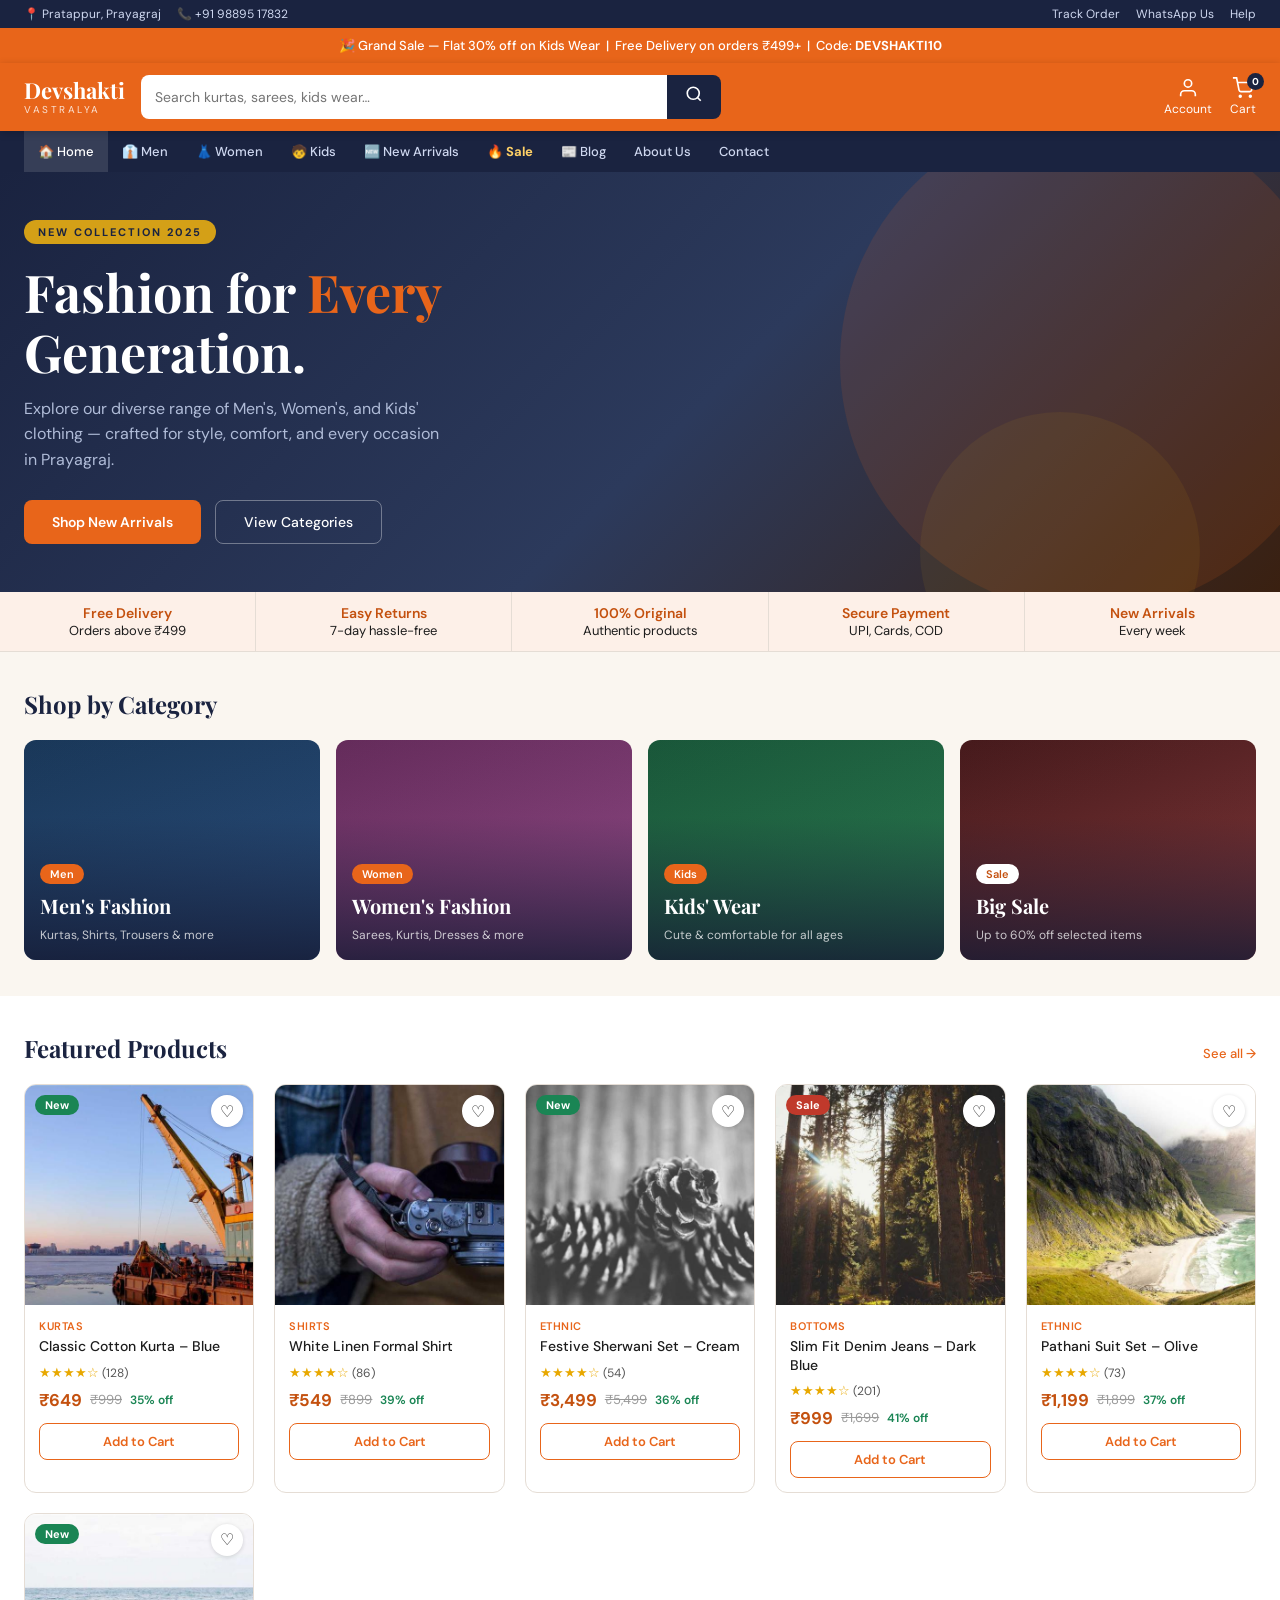
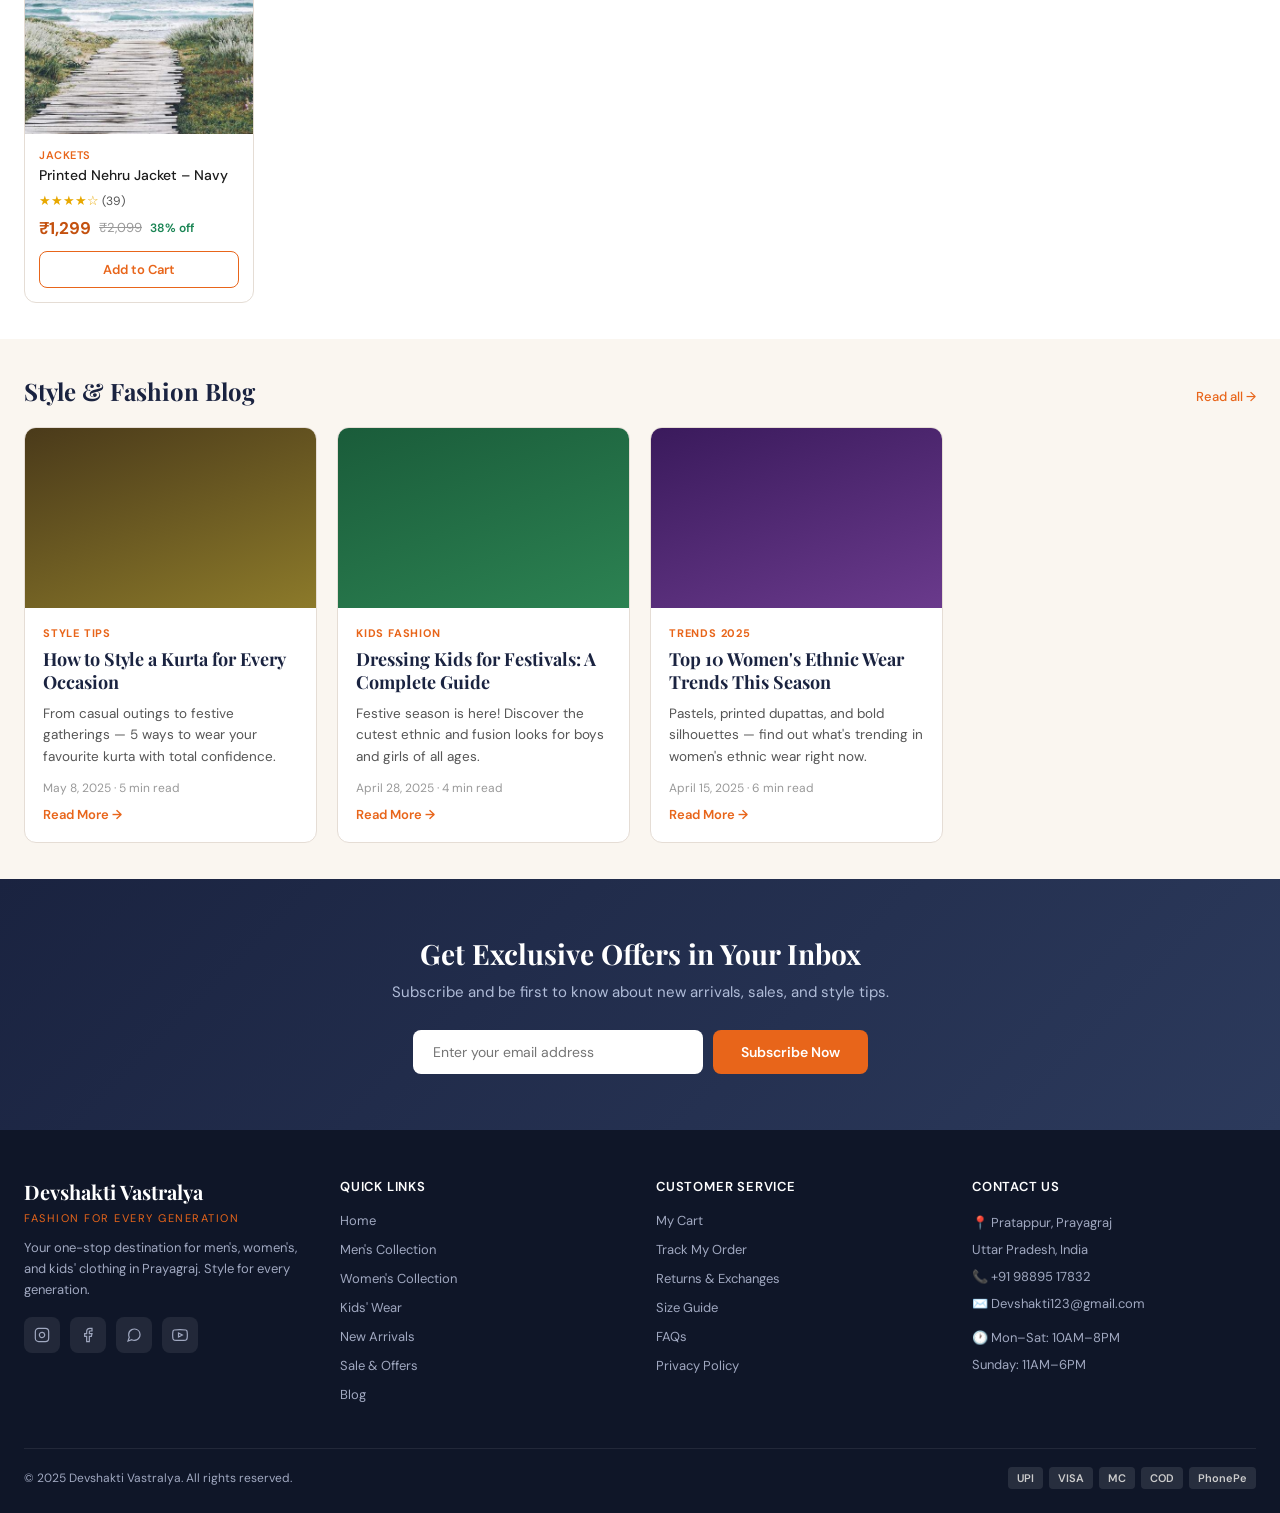
==== index.html @ dd3f9e99 "update all files" ====
<!DOCTYPE html>
<html lang="en">

<head>
  <meta charset="UTF-8" />
  <meta name="viewport" content="width=device-width,initial-scale=1.0" />
  <title>Devshakti Vastralya – Fashion for Every Generation</title>
  <link
    href="https://fonts.googleapis.com/css2?family=Playfair+Display:wght@500;700&family=DM+Sans:wght@300;400;500;600&display=swap"
    rel="stylesheet" />
  <link rel="stylesheet" href="css/index.css" />
</head>

<body>

  <div class="toast" id="toast">Item added! 🛍️</div>

  <!-- TOP BAR -->
  <div class="topbar">
    <div class="tb-l">
      <span>📍 Pratappur, Prayagraj</span>
      <a href="tel:9889517832">📞 +91 98895 17832</a>
      <!-- <a href="mailto:Devshakti123@gmail.com">✉️ Devshakti123@gmail.com</a> -->
    </div>
    <div class="tb-r">
      <a onclick="navigate('contact')">Track Order</a>
      <a href="https://wa.me/919889517832" target="_blank">WhatsApp Us</a>
      <a onclick="navigate('contact')">Help</a>
    </div>
  </div>

  <!-- PROMO -->
  <div class="promo">🎉 Grand Sale — Flat 30% off on Kids Wear &nbsp;|&nbsp; Free Delivery on orders ₹499+ &nbsp;|&nbsp;
    Code: <strong>DEVSHAKTI10</strong></div>

  <!-- HEADER -->
  <header class="header">
    <div class="logo" onclick="navigate('home')">
      <div class="logo-text">Devshakti</div>
      <div class="logo-sub">Vastralya</div>
    </div>
    <div class="search-wrap">
      <input type="text" id="s-input" placeholder="Search kurtas, sarees, kids wear…"
        onkeydown="if(event.key==='Enter')doSearch()" />
      <button class="search-btn" onclick="doSearch()" aria-label="Search">
        <svg width="18" height="18" fill="none" stroke="currentColor" stroke-width="2.2" viewBox="0 0 24 24">
          <circle cx="11" cy="11" r="8" />
          <line x1="21" y1="21" x2="16.65" y2="16.65" />
        </svg>
      </button>
    </div>
    <div class="h-acts">
      <div class="h-act" onclick="navigate('about')">
        <svg width="22" height="22" fill="none" stroke="#fff" stroke-width="1.8" viewBox="0 0 24 24">
          <path d="M20 21v-2a4 4 0 0 0-4-4H8a4 4 0 0 0-4 4v2" />
          <circle cx="12" cy="7" r="4" />
        </svg>
        Account
      </div>
      <div class="h-act" onclick="navigate('cart')">
        <svg width="22" height="22" fill="none" stroke="#fff" stroke-width="1.8" viewBox="0 0 24 24">
          <circle cx="9" cy="21" r="1" />
          <circle cx="20" cy="21" r="1" />
          <path d="M1 1h4l2.68 13.39a2 2 0 0 0 2 1.61h9.72a2 2 0 0 0 2-1.61L23 6H6" />
        </svg>
        <div class="badge" id="cart-badge">0</div>
        Cart
      </div>
    </div>
  </header>

  <!-- NAVBAR -->
  <nav class="navbar">
    <a onclick="navigate('home')" data-pg="home">🏠 Home</a>
    <a onclick="navigate('cat','men')" data-pg="men">👔 Men</a>
    <a onclick="navigate('cat','women')" data-pg="women">👗 Women</a>
    <a onclick="navigate('cat','kids')" data-pg="kids">🧒 Kids</a>
    <a onclick="navigate('cat','new')" data-pg="new">🆕 New Arrivals</a>
    <a onclick="navigate('cat','sale')" data-pg="sale" class="sale">🔥 Sale</a>
    <a onclick="navigate('blog')" data-pg="blog">📰 Blog</a>
    <a onclick="navigate('aboutus.html')" data-pg="about">About Us</a>
    <a onclick="navigate('contact')" data-pg="contact">Contact</a>
  </nav>

  <!-- ══════════════ PAGES ══════════════ -->

  <!-- HOME -->
  <div id="page-home" class="page">
    <section class="hero">
      <div class="hero-content">
        <div class="hero-badge">New Collection 2025</div>
        <h1>Fashion for <span>Every</span><br />Generation.</h1>
        <p>Explore our diverse range of Men's, Women's, and Kids' clothing — crafted for style, comfort, and every
          occasion in Prayagraj.</p>
        <div class="hero-btns">
          <button class="btn-primary" onclick="navigate('cat','new')">Shop New Arrivals</button>
          <button class="btn-outline"
            onclick="document.getElementById('home-cats').scrollIntoView({behavior:'smooth'})">View Categories</button>
        </div>
      </div>
    </section>
    <div class="offers">
      <div class="offer-item"><strong>Free Delivery</strong>Orders above ₹499</div>
      <div class="offer-item"><strong>Easy Returns</strong>7-day hassle-free</div>
      <div class="offer-item"><strong>100% Original</strong>Authentic products</div>
      <div class="offer-item"><strong>Secure Payment</strong>UPI, Cards, COD</div>
      <div class="offer-item"><strong>New Arrivals</strong>Every week</div>
    </div>
    <section class="section" id="home-cats">
      <div class="section-hd">
        <h2>Shop by Category</h2>
      </div>
      <div class="cat-grid">
        <div class="cat-card" onclick="navigate('cat','men')">
          <div class="cat-img bg-1"></div>
          <div class="cat-overlay"></div>
          <div class="cat-body">
            <div class="cat-tag">Men</div>
            <h3>Men's Fashion</h3><span>Kurtas, Shirts, Trousers & more</span>
          </div>
        </div>
        <div class="cat-card" onclick="navigate('cat','women')">
          <div class="cat-img bg-2"></div>
          <div class="cat-overlay"></div>
          <div class="cat-body">
            <div class="cat-tag">Women</div>
            <h3>Women's Fashion</h3><span>Sarees, Kurtis, Dresses & more</span>
          </div>
        </div>
        <div class="cat-card" onclick="navigate('cat','kids')">
          <div class="cat-img bg-3"></div>
          <div class="cat-overlay"></div>
          <div class="cat-body">
            <div class="cat-tag">Kids</div>
            <h3>Kids' Wear</h3><span>Cute & comfortable for all ages</span>
          </div>
        </div>
        <div class="cat-card" onclick="navigate('cat','sale')">
          <div class="cat-img bg-11"></div>
          <div class="cat-overlay"></div>
          <div class="cat-body">
            <div class="cat-tag" style="background:#fff;color:var(--saffron-dark)">Sale</div>
            <h3>Big Sale</h3><span>Up to 60% off selected items</span>
          </div>
        </div>
      </div>
    </section>
    <section class="section section-alt">
      <div class="section-hd">
        <h2>Featured Products</h2><a onclick="navigate('cat','new')">See all →</a>
      </div>
      <div class="prod-grid" id="home-prods"></div>
    </section>
    <section class="section">
      <div class="section-hd">
        <h2>Style & Fashion Blog</h2><a onclick="navigate('blog')">Read all →</a>
      </div>
      <div class="blog-grid" id="home-blog"></div>
    </section>
    <section class="newsletter">
      <h2>Get Exclusive Offers in Your Inbox</h2>
      <p>Subscribe and be first to know about new arrivals, sales, and style tips.</p>
      <div class="nl-form">
        <input type="email" id="nl-email" placeholder="Enter your email address" />
        <button onclick="doSubscribe()">Subscribe Now</button>
      </div>
    </section>
  </div>

  <!-- CATEGORY -->
  <div id="page-cat" class="page hidden">
    <div id="cat-header" class="cat-ph">
      <h1 id="cat-title">Men's Fashion</h1>
      <p id="cat-sub">Explore our collection</p>
    </div>
    <div class="breadcrumb"><a onclick="navigate('home')">Home</a><span>/</span><span id="cat-bc">Men</span></div>
    <div class="filters-bar" id="filters-bar"></div>
    <section class="section section-alt">
      <div class="section-hd">
        <h2 id="cat-count">0 Products</h2>
      </div>
      <div class="prod-grid" id="cat-prods"></div>
    </section>
  </div>

  <!-- PRODUCT DETAIL -->
  <div id="page-product" class="page hidden">
    <div class="breadcrumb" id="pd-bc"></div>
    <div class="pd-wrap" id="pd-content"></div>
    <section class="section" style="background:var(--cream)">
      <div class="section-hd">
        <h2>You May Also Like</h2>
      </div>
      <div class="prod-grid" id="related-prods"></div>
    </section>
  </div>

  <!-- CART -->
  <div id="page-cart" class="page hidden">
    <div class="cart-wrap">
      <h2 class="cart-title">🛒 Your Cart</h2>
      <div id="cart-content"></div>
    </div>
  </div>

  <!-- BLOG -->
  <div id="page-blog" class="page hidden">
    <div class="cat-ph">
      <h1>Style & Fashion Blog</h1>
      <p>Tips, trends, and styling guides for the modern Indian wardrobe</p>
    </div>
    <div class="breadcrumb"><a onclick="navigate('home')">Home</a><span>/</span><span>Blog</span></div>
    <section class="section section-alt">
      <div class="blog-grid" id="blog-all"></div>
    </section>
  </div>

  <!-- ABOUT -->
  <div id="page-about" class="page hidden">
    <div class="cat-ph">
      <h1>About Devshakti Vastralya</h1>
      <p>Fashion for Every Generation — Our Story</p>
    </div>
    <div class="breadcrumb"><a onclick="navigate('home')">Home</a><span>/</span><span>About Us</span></div>
    <section class="section section-alt">
      <div class="static-wrap">
        <h2>Our Story</h2>
        <p>Devshakti Vastralya was founded with a simple belief: every family deserves access to stylish, high-quality
          clothing at affordable prices. Based in Pratappur, Prayagraj, we serve thousands of happy customers across the
          region.</p>
        <p>We offer a diverse range of clothing for men, women, and children — from traditional ethnic wear to
          contemporary casual styles. Our collection reflects the rich culture of India while embracing modern fashion
          trends.</p>
        <p>At Devshakti Vastralya, fashion isn't just about clothing — it's about confidence, comfort, and celebrating
          every generation of your family.</p>
        <div class="stat-cards">
          <div class="stat-card">
            <div class="num">5000+</div>
            <div class="lbl">Happy Customers</div>
          </div>
          <div class="stat-card">
            <div class="num">500+</div>
            <div class="lbl">Products</div>
          </div>
          <div class="stat-card">
            <div class="num">10+</div>
            <div class="lbl">Years of Service</div>
          </div>
          <div class="stat-card">
            <div class="num">4.8★</div>
            <div class="lbl">Average Rating</div>
          </div>
        </div>
      </div>
    </section>
  </div>

  <!-- CONTACT -->
  <div id="page-contact" class="page hidden">
    <div class="cat-ph">
      <h1>Contact Us</h1>
      <p>We'd love to hear from you</p>
    </div>
    <div class="breadcrumb"><a onclick="navigate('home')">Home</a><span>/</span><span>Contact</span></div>
    <section class="section section-alt">
      <div class="static-wrap" style="max-width:920px">
        <div class="contact-grid">
          <div>
            <h2>Get in Touch</h2>
            <div class="contact-item"><span>📍</span>
              <div><strong>Address</strong><br /><span style="color:var(--text-mid)">Pratappur, Prayagraj, Uttar
                  Pradesh, India</span></div>
            </div>
            <div class="contact-item"><span>📞</span>
              <div><strong>Phone</strong><br /><a href="tel:9889517832" style="color:var(--saffron)">+91 98895 17832</a>
              </div>
            </div>
            <div class="contact-item"><span>✉️</span>
              <div><strong>Email</strong><br /><a href="mailto:Devshakti123@gmail.com"
                  style="color:var(--saffron)">Devshakti123@gmail.com</a></div>
            </div>
            <div class="contact-item"><span>💬</span>
              <div><strong>WhatsApp</strong><br /><a href="https://wa.me/919889517832" target="_blank"
                  style="color:var(--saffron)">Chat on WhatsApp</a></div>
            </div>
            <div class="contact-item"><span>🕐</span>
              <div><strong>Store Hours</strong><br /><span style="color:var(--text-mid)">Mon–Sat: 10AM–8PM &nbsp;|&nbsp;
                  Sun: 11AM–6PM</span></div>
            </div>
          </div>
          <div>
            <h2>Send a Message</h2>
            <input class="c-field" type="text" placeholder="Your Name" />
            <input class="c-field" type="email" placeholder="Your Email" />
            <input class="c-field" type="tel" placeholder="Your Phone Number" />
            <textarea class="c-field" rows="4" placeholder="Your Message" style="resize:vertical"></textarea>
            <button class="btn-primary" style="width:100%;padding:13px"
              onclick="showToast('Message sent! We will reply shortly. 📩')">Send Message</button>
          </div>
        </div>
      </div>
    </section>
  </div>

  <!-- FOOTER -->
  <footer>
    <div class="footer-grid">
      <div class="fc">
        <div class="f-logo">Devshakti Vastralya</div>
        <div class="f-tag">Fashion for Every Generation</div>
        <div class="f-about">Your one-stop destination for men's, women's, and kids' clothing in Prayagraj. Style for
          every generation.</div>
        <div class="soc-links">
          <a href="#" class="soc-btn" title="Instagram"><svg width="16" height="16" fill="none" stroke="currentColor"
              stroke-width="1.8" viewBox="0 0 24 24">
              <rect x="2" y="2" width="20" height="20" rx="5" />
              <path d="M16 11.37A4 4 0 1 1 12.63 8 4 4 0 0 1 16 11.37z" />
              <line x1="17.5" y1="6.5" x2="17.51" y2="6.5" />
            </svg></a>
          <a href="#" class="soc-btn" title="Facebook"><svg width="16" height="16" fill="none" stroke="currentColor"
              stroke-width="1.8" viewBox="0 0 24 24">
              <path d="M18 2h-3a5 5 0 0 0-5 5v3H7v4h3v8h4v-8h3l1-4h-4V7a1 1 0 0 1 1-1h3z" />
            </svg></a>
          <a href="https://wa.me/919889517832" class="soc-btn" target="_blank" title="WhatsApp"><svg width="16"
              height="16" fill="none" stroke="currentColor" stroke-width="1.8" viewBox="0 0 24 24">
              <path
                d="M21 11.5a8.38 8.38 0 0 1-.9 3.8 8.5 8.5 0 0 1-7.6 4.7 8.38 8.38 0 0 1-3.8-.9L3 21l1.9-5.7a8.38 8.38 0 0 1-.9-3.8 8.5 8.5 0 0 1 4.7-7.6 8.38 8.38 0 0 1 3.8-.9h.5a8.48 8.48 0 0 1 8 8v.5z" />
            </svg></a>
          <a href="#" class="soc-btn" title="YouTube"><svg width="16" height="16" fill="none" stroke="currentColor"
              stroke-width="1.8" viewBox="0 0 24 24">
              <path
                d="M22.54 6.42a2.78 2.78 0 0 0-1.95-1.96C18.88 4 12 4 12 4s-6.88 0-8.59.46A2.78 2.78 0 0 0 1.46 6.42 29 29 0 0 0 1 12a29 29 0 0 0 .46 5.58A2.78 2.78 0 0 0 3.41 19.6C5.12 20 12 20 12 20s6.88 0 8.59-.4a2.78 2.78 0 0 0 1.95-1.95A29 29 0 0 0 23 12a29 29 0 0 0-.46-5.58z" />
              <polygon points="9.75 15.02 15.5 12 9.75 8.98 9.75 15.02" />
            </svg></a>
        </div>
      </div>
      <div class="fc">
        <h4>Quick Links</h4>
        <ul>
          <li><a onclick="navigate('home')">Home</a></li>
          <li><a onclick="navigate('cat','men')">Men's Collection</a></li>
          <li><a onclick="navigate('cat','women')">Women's Collection</a></li>
          <li><a onclick="navigate('cat','kids')">Kids' Wear</a></li>
          <li><a onclick="navigate('cat','new')">New Arrivals</a></li>
          <li><a onclick="navigate('cat','sale')">Sale & Offers</a></li>
          <li><a onclick="navigate('blog')">Blog</a></li>
        </ul>
      </div>
      <div class="fc">
        <h4>Customer Service</h4>
        <ul>
          <li><a onclick="navigate('cart')">My Cart</a></li>
          <li><a onclick="navigate('contact')">Track My Order</a></li>
          <li><a onclick="navigate('contact')">Returns & Exchanges</a></li>
          <li><a onclick="navigate('contact')">Size Guide</a></li>
          <li><a onclick="navigate('contact')">FAQs</a></li>
          <li><a onclick="navigate('about')">Privacy Policy</a></li>
        </ul>
      </div>
      <div class="fc">
        <h4>Contact Us</h4>
        <div class="f-contact">
          <div>📍 Pratappur, Prayagraj<br />Uttar Pradesh, India</div>
          <div>📞 <a href="tel:9889517832">+91 98895 17832</a></div>
          <div>✉️ <a href="mailto:Devshakti123@gmail.com">Devshakti123@gmail.com</a></div>
          <div style="margin-top:6px">🕐 Mon–Sat: 10AM–8PM<br />Sunday: 11AM–6PM</div>
        </div>
      </div>
    </div>
    <div class="f-bottom">
      <div>© 2025 Devshakti Vastralya. All rights reserved.</div>
      <div class="pay-icons"><span class="pay-icon">UPI</span><span class="pay-icon">VISA</span><span
          class="pay-icon">MC</span><span class="pay-icon">COD</span><span class="pay-icon">PhonePe</span></div>
    </div>
  </footer>

  <script src="js/index.js"></script>
</body>

</html>
---- css/index.css ----
:root {
  --saffron: #E8651A;
  --saffron-dark: #C4510F;
  --saffron-light: #FDF0E8;
  --navy: #1A2340;
  --navy-mid: #2C3A5C;
  --gold: #D4A017;
  --cream: #FAF6F0;
  --text: #1C1C1C;
  --text-mid: #555;
  --border: #E5DDD5;
  --white: #fff;
  --radius: 8px;
}

* {
  margin: 0;
  padding: 0;
  box-sizing: border-box;
}

body {
  font-family: 'DM Sans', sans-serif;
  color: var(--text);
  background: var(--cream);
  overflow-x: hidden;
}

a {
  text-decoration: none;
  color: inherit;
  cursor: pointer;
}

img {
  display: block;
  max-width: 100%;
}

button {
  font-family: 'DM Sans', sans-serif;
}

.hidden {
  display: none !important;
}

.page {
  min-height: 60vh;
}

/* TOPBAR */
.topbar {
  background: var(--navy);
  color: #cfd8f0;
  font-size: 12px;
  padding: 6px 24px;
  display: flex;
  justify-content: space-between;
  align-items: center;
  flex-wrap: wrap;
  gap: 6px;
}

.topbar a {
  color: #cfd8f0;
  transition: color .2s;
}

.topbar a:hover {
  color: #fff;
}

.tb-l,
.tb-r {
  display: flex;
  align-items: center;
  gap: 16px;
}

/* HEADER */
.header {
  background: var(--saffron);
  padding: 12px 24px;
  display: flex;
  align-items: center;
  gap: 16px;
  position: sticky;
  top: 0;
  z-index: 200;
  box-shadow: 0 2px 8px rgba(0, 0, 0, 0.2);
}

.logo {
  cursor: pointer;
  flex-shrink: 0;
}

.logo-text {
  font-family: 'Playfair Display', serif;
  font-size: 22px;
  font-weight: 700;
  color: #fff;
  line-height: 1.1;
}

.logo-sub {
  font-size: 10px;
  color: rgba(255, 255, 255, 0.82);
  letter-spacing: 2.5px;
  text-transform: uppercase;
}

.search-wrap {
  flex: 1;
  display: flex;
  max-width: 580px;
}

.search-wrap input {
  flex: 1;
  padding: 10px 14px;
  border: none;
  border-radius: var(--radius) 0 0 var(--radius);
  font-size: 14px;
  outline: none;
  font-family: 'DM Sans', sans-serif;
}

.search-btn {
  background: var(--navy);
  color: #fff;
  border: none;
  padding: 10px 18px;
  border-radius: 0 var(--radius) var(--radius) 0;
  cursor: pointer;
  font-size: 18px;
  transition: background .2s;
}

.search-btn:hover {
  background: #111e38;
}

.h-acts {
  margin-left: auto;
  display: flex;
  align-items: center;
  gap: 18px;
}

.h-act {
  color: #fff;
  font-size: 12px;
  text-align: center;
  cursor: pointer;
  position: relative;
}

.h-act svg {
  display: block;
  margin: 0 auto 2px;
}

.badge {
  position: absolute;
  top: -4px;
  right: -8px;
  background: var(--navy);
  color: #fff;
  font-size: 10px;
  width: 17px;
  height: 17px;
  border-radius: 50%;
  display: flex;
  align-items: center;
  justify-content: center;
  font-weight: 700;
}

/* NAVBAR */
.navbar {
  background: var(--navy);
  display: flex;
  align-items: center;
  padding: 0 24px;
  overflow-x: auto;
  position: sticky;
  top: 62px;
  z-index: 190;
}

.navbar a {
  color: #cfd8f0;
  font-size: 13px;
  padding: 12px 14px;
  white-space: nowrap;
  display: block;
  transition: background .2s, color .2s;
  font-weight: 500;
}

.navbar a:hover,
.navbar a.active {
  background: rgba(255, 255, 255, 0.12);
  color: #fff;
}

.navbar .sale {
  color: #FFD166;
  font-weight: 700;
}

/* PROMO */
.promo {
  background: var(--saffron);
  color: #fff;
  text-align: center;
  padding: 9px 16px;
  font-size: 13px;
  font-weight: 500;
}

/* TOAST */
.toast {
  position: fixed;
  bottom: 28px;
  right: 28px;
  background: var(--navy);
  color: #fff;
  padding: 12px 22px;
  border-radius: var(--radius);
  font-size: 14px;
  font-weight: 500;
  z-index: 9999;
  transform: translateY(80px);
  opacity: 0;
  transition: all .3s;
  pointer-events: none;
  max-width: 300px;
}

.toast.show {
  transform: translateY(0);
  opacity: 1;
}

/* BREADCRUMB */
.breadcrumb {
  padding: 11px 24px;
  font-size: 13px;
  color: var(--text-mid);
  display: flex;
  gap: 6px;
  align-items: center;
  background: #fff;
  border-bottom: 1px solid var(--border);
}

.breadcrumb a {
  color: var(--saffron);
  cursor: pointer;
}

.breadcrumb a:hover {
  text-decoration: underline;
}

.breadcrumb span {
  color: #bbb;
}

/* SECTIONS */
.section {
  padding: 36px 24px;
}

.section-alt {
  background: #fff;
}

.section-hd {
  display: flex;
  align-items: baseline;
  justify-content: space-between;
  margin-bottom: 20px;
}

.section-hd h2 {
  font-family: 'Playfair Display', serif;
  font-size: 24px;
  color: var(--navy);
  font-weight: 700;
}

.section-hd a {
  font-size: 13px;
  color: var(--saffron);
  font-weight: 500;
  cursor: pointer;
}

.section-hd a:hover {
  text-decoration: underline;
}

/* HERO */
.hero {
  background: linear-gradient(135deg, var(--navy) 0%, var(--navy-mid) 55%, #3a2010 100%);
  min-height: 400px;
  display: flex;
  align-items: center;
  padding: 48px 24px;
  position: relative;
  overflow: hidden;
}

.hero::before {
  content: '';
  position: absolute;
  right: -60px;
  top: -60px;
  width: 500px;
  height: 500px;
  border-radius: 50%;
  background: rgba(232, 101, 26, 0.12);
}

.hero::after {
  content: '';
  position: absolute;
  right: 80px;
  bottom: -100px;
  width: 280px;
  height: 280px;
  border-radius: 50%;
  background: rgba(212, 160, 23, 0.08);
}

.hero-content {
  max-width: 560px;
  position: relative;
  z-index: 1;
}

.hero-badge {
  display: inline-block;
  background: var(--gold);
  color: var(--navy);
  font-size: 11px;
  font-weight: 700;
  letter-spacing: 2px;
  text-transform: uppercase;
  padding: 5px 14px;
  border-radius: 20px;
  margin-bottom: 18px;
}

.hero h1 {
  font-family: 'Playfair Display', serif;
  font-size: clamp(30px, 5vw, 52px);
  color: #fff;
  line-height: 1.15;
  margin-bottom: 14px;
}

.hero h1 span {
  color: var(--saffron);
}

.hero p {
  color: #b0bcd8;
  font-size: 16px;
  line-height: 1.6;
  margin-bottom: 28px;
  max-width: 420px;
}

.hero-btns {
  display: flex;
  gap: 14px;
  flex-wrap: wrap;
}

.btn-primary {
  background: var(--saffron);
  color: #fff;
  padding: 12px 28px;
  border-radius: var(--radius);
  font-weight: 600;
  font-size: 14px;
  border: none;
  cursor: pointer;
  transition: background .2s, transform .15s;
}

.btn-primary:hover {
  background: var(--saffron-dark);
  transform: translateY(-1px);
}

.btn-outline {
  background: transparent;
  color: #fff;
  padding: 12px 28px;
  border-radius: var(--radius);
  font-weight: 500;
  font-size: 14px;
  border: 1.5px solid rgba(255, 255, 255, 0.35);
  cursor: pointer;
  transition: all .2s;
}

.btn-outline:hover {
  border-color: #fff;
  background: rgba(255, 255, 255, 0.08);
}

/* OFFERS STRIP */
.offers {
  display: flex;
  background: var(--saffron-light);
  border-bottom: 1px solid var(--border);
  overflow-x: auto;
}

.offer-item {
  flex: 1;
  min-width: 140px;
  padding: 12px 16px;
  text-align: center;
  border-right: 1px solid var(--border);
  font-size: 13px;
}

.offer-item:last-child {
  border-right: none;
}

.offer-item strong {
  display: block;
  font-size: 14px;
  color: var(--saffron-dark);
  font-weight: 600;
}

/* CATEGORY CARDS */
.cat-grid {
  display: grid;
  grid-template-columns: repeat(auto-fit, minmax(200px, 1fr));
  gap: 16px;
}

.cat-card {
  border-radius: 12px;
  overflow: hidden;
  position: relative;
  cursor: pointer;
  min-height: 220px;
  display: flex;
  align-items: flex-end;
  transition: transform .25s;
}

.cat-card:hover {
  transform: translateY(-5px);
}

.cat-img {
  position: absolute;
  inset: 0;
  background-size: cover;
  background-position: center;
  transition: transform .35s;
}

.cat-card:hover .cat-img {
  transform: scale(1.05);
}

.cat-overlay {
  position: absolute;
  inset: 0;
  background: linear-gradient(to top, rgba(20, 25, 50, 0.82) 0%, rgba(20, 25, 50, 0.08) 65%);
}

.cat-body {
  position: relative;
  z-index: 1;
  padding: 16px;
}

.cat-body h3 {
  font-family: 'Playfair Display', serif;
  color: #fff;
  font-size: 20px;
  margin-bottom: 4px;
}

.cat-body span {
  font-size: 12px;
  color: rgba(255, 255, 255, 0.75);
}

.cat-tag {
  background: var(--saffron);
  color: #fff;
  font-size: 11px;
  font-weight: 600;
  padding: 3px 10px;
  border-radius: 20px;
  display: inline-block;
  margin-bottom: 8px;
}

/* PRODUCT CARDS */
.prod-grid {
  display: grid;
  grid-template-columns: repeat(auto-fill, minmax(210px, 1fr));
  gap: 20px;
}

.prod-card {
  background: #fff;
  border-radius: 12px;
  overflow: hidden;
  border: 1px solid var(--border);
  transition: box-shadow .2s, transform .2s;
  cursor: pointer;
}

.prod-card:hover {
  box-shadow: 0 6px 24px rgba(0, 0, 0, 0.1);
  transform: translateY(-3px);
}

.p-img-wrap {
  height: 220px;
  overflow: hidden;
  position: relative;
}

.p-img-wrap img {
  width: 100%;
  height: 100%;
  object-fit: cover;
  object-position: top;
  transition: transform .35s;
}

.prod-card:hover .p-img-wrap img {
  transform: scale(1.06);
}

.p-bdg {
  position: absolute;
  top: 10px;
  left: 10px;
  color: #fff;
  font-size: 11px;
  font-weight: 700;
  padding: 3px 10px;
  border-radius: 20px;
  z-index: 1;
}

.p-bdg.new {
  background: #1A8554;
}

.p-bdg.sale {
  background: #c0392b;
}

.p-bdg.featured {
  background: var(--saffron);
}

.p-wish {
  position: absolute;
  top: 10px;
  right: 10px;
  background: #fff;
  width: 32px;
  height: 32px;
  border-radius: 50%;
  display: flex;
  align-items: center;
  justify-content: center;
  font-size: 16px;
  box-shadow: 0 1px 4px rgba(0, 0, 0, 0.15);
  cursor: pointer;
  z-index: 1;
  transition: background .2s;
}

.p-wish:hover {
  background: var(--saffron-light);
}

.p-body {
  padding: 14px;
}

.p-sub {
  font-size: 11px;
  color: var(--saffron);
  font-weight: 600;
  text-transform: uppercase;
  letter-spacing: 0.5px;
  margin-bottom: 4px;
}

.p-name {
  font-size: 14px;
  font-weight: 500;
  color: var(--text);
  margin-bottom: 8px;
  line-height: 1.3;
}

.p-stars {
  color: #E8A800;
  font-size: 13px;
  margin-bottom: 8px;
}

.p-stars span {
  color: var(--text-mid);
  font-size: 12px;
}

.p-price {
  display: flex;
  align-items: center;
  gap: 8px;
  margin-bottom: 12px;
}

.p-price strong {
  font-size: 17px;
  color: var(--saffron-dark);
  font-weight: 700;
}

.p-price del {
  font-size: 13px;
  color: #999;
}

.p-price .disc {
  font-size: 12px;
  color: #1A8554;
  font-weight: 600;
}

.add-cart {
  width: 100%;
  padding: 9px;
  border: 1.5px solid var(--saffron);
  background: transparent;
  color: var(--saffron);
  border-radius: var(--radius);
  font-size: 13px;
  font-weight: 600;
  cursor: pointer;
  transition: all .2s;
}

.add-cart:hover {
  background: var(--saffron);
  color: #fff;
}

/* CATEGORY PAGE */
.cat-ph {
  background: linear-gradient(135deg, var(--navy), var(--navy-mid));
  padding: 32px 24px;
}

.cat-ph h1 {
  font-family: 'Playfair Display', serif;
  color: #fff;
  font-size: 30px;
  margin-bottom: 6px;
}

.cat-ph p {
  color: #b0bcd8;
  font-size: 14px;
}

.filters-bar {
  background: #fff;
  padding: 12px 24px;
  border-bottom: 1px solid var(--border);
  display: flex;
  gap: 10px;
  align-items: center;
  flex-wrap: wrap;
}

.f-chip {
  padding: 6px 16px;
  border-radius: 20px;
  font-size: 13px;
  font-weight: 500;
  border: 1.5px solid var(--border);
  cursor: pointer;
  transition: all .2s;
  background: #fff;
  color: var(--text);
}

.f-chip:hover,
.f-chip.active {
  background: var(--saffron);
  color: #fff;
  border-color: var(--saffron);
}

.f-label {
  font-size: 13px;
  color: var(--text-mid);
  font-weight: 500;
  flex-shrink: 0;
}

.sort-sel {
  margin-left: auto;
  padding: 7px 14px;
  border: 1.5px solid var(--border);
  border-radius: var(--radius);
  font-size: 13px;
  font-family: 'DM Sans', sans-serif;
  outline: none;
  cursor: pointer;
  background: #fff;
}

/* PRODUCT DETAIL */
.pd-wrap {
  display: grid;
  grid-template-columns: 1fr 1fr;
  gap: 40px;
  padding: 36px 24px;
  background: #fff;
  max-width: 1100px;
  margin: 0 auto;
}

@media(max-width:720px) {
  .pd-wrap {
    grid-template-columns: 1fr;
    gap: 24px;
  }
}

.pd-main-img {
  border-radius: 12px;
  overflow: hidden;
  height: 460px;
  background: #f0ece6;
}

.pd-main-img img {
  width: 100%;
  height: 100%;
  object-fit: cover;
  object-position: top;
  transition: opacity .25s;
}

.pd-thumbs {
  display: flex;
  gap: 10px;
  margin-top: 12px;
}

.pd-th {
  width: 80px;
  height: 90px;
  border-radius: 8px;
  overflow: hidden;
  cursor: pointer;
  border: 2px solid transparent;
  transition: border-color .2s;
  flex-shrink: 0;
}

.pd-th:hover,
.pd-th.active {
  border-color: var(--saffron);
}

.pd-th img {
  width: 100%;
  height: 100%;
  object-fit: cover;
  object-position: top;
}

.video-box {
  background: var(--navy);
  border-radius: 12px;
  overflow: hidden;
  cursor: pointer;
  margin-top: 14px;
  display: flex;
  align-items: center;
  gap: 16px;
  padding: 16px 20px;
  transition: background .2s;
}

.video-box:hover {
  background: var(--navy-mid);
}

.play-circle {
  width: 44px;
  height: 44px;
  background: var(--saffron);
  border-radius: 50%;
  display: flex;
  align-items: center;
  justify-content: center;
  flex-shrink: 0;
}

.play-circle svg {
  fill: #fff;
  margin-left: 3px;
}

.video-box-text {
  color: #fff;
}

.video-box-text strong {
  display: block;
  font-size: 14px;
  margin-bottom: 3px;
}

.video-box-text span {
  font-size: 12px;
  color: #b0bcd8;
}

.pd-cat {
  font-size: 11px;
  color: var(--saffron);
  font-weight: 700;
  text-transform: uppercase;
  letter-spacing: 1px;
  margin-bottom: 8px;
}

.pd-name {
  font-family: 'Playfair Display', serif;
  font-size: 26px;
  font-weight: 700;
  color: var(--navy);
  margin-bottom: 10px;
  line-height: 1.25;
}

.pd-rating {
  display: flex;
  align-items: center;
  gap: 10px;
  margin-bottom: 14px;
}

.pd-rating .stars {
  color: #E8A800;
  font-size: 15px;
}

.pd-rating span {
  font-size: 13px;
  color: var(--text-mid);
}

.pd-price-row {
  display: flex;
  align-items: center;
  gap: 12px;
  margin-bottom: 20px;
}

.pd-price {
  font-size: 28px;
  font-weight: 700;
  color: var(--saffron-dark);
}

.pd-mrp {
  font-size: 16px;
  color: #999;
  text-decoration: line-through;
}

.pd-disc {
  font-size: 14px;
  color: #1A8554;
  font-weight: 600;
}

.divider {
  height: 1px;
  background: var(--border);
  margin: 18px 0;
}

.size-lbl {
  font-size: 13px;
  font-weight: 600;
  color: var(--text);
  margin-bottom: 10px;
  display: flex;
  align-items: center;
  gap: 10px;
}

.size-guide-lnk {
  font-size: 12px;
  color: var(--saffron);
  font-weight: 500;
  cursor: pointer;
}

.sizes {
  display: flex;
  gap: 10px;
  margin-bottom: 18px;
  flex-wrap: wrap;
}

.sz-btn {
  min-width: 44px;
  height: 44px;
  padding: 0 10px;
  border: 1.5px solid var(--border);
  border-radius: 8px;
  font-size: 13px;
  font-weight: 500;
  cursor: pointer;
  background: #fff;
  transition: all .2s;
}

.sz-btn:hover,
.sz-btn.active {
  border-color: var(--saffron);
  background: var(--saffron-light);
  color: var(--saffron-dark);
  font-weight: 600;
}

.pd-actions {
  display: flex;
  gap: 12px;
  margin-bottom: 20px;
}

.btn-cart {
  flex: 1;
  padding: 13px;
  background: var(--saffron);
  color: #fff;
  border: none;
  border-radius: var(--radius);
  font-size: 14px;
  font-weight: 600;
  cursor: pointer;
  transition: background .2s;
}

.btn-cart:hover {
  background: var(--saffron-dark);
}

.btn-buy {
  flex: 1;
  padding: 13px;
  background: var(--navy);
  color: #fff;
  border: none;
  border-radius: var(--radius);
  font-size: 14px;
  font-weight: 600;
  cursor: pointer;
  transition: background .2s;
}

.btn-buy:hover {
  background: var(--navy-mid);
}

.btn-wish-lg {
  width: 48px;
  padding: 13px;
  border: 1.5px solid var(--border);
  background: #fff;
  border-radius: var(--radius);
  font-size: 20px;
  cursor: pointer;
  transition: all .2s;
}

.btn-wish-lg:hover {
  border-color: #e74c3c;
  color: #e74c3c;
}

.pd-desc {
  font-size: 14px;
  color: var(--text-mid);
  line-height: 1.7;
  margin-bottom: 14px;
}

.pd-feats {
  list-style: none;
}

.pd-feats li {
  font-size: 13.5px;
  color: var(--text-mid);
  padding: 5px 0;
  padding-left: 18px;
  position: relative;
}

.pd-feats li::before {
  content: '✓';
  position: absolute;
  left: 0;
  color: var(--saffron);
  font-weight: 700;
}

.pd-delivery {
  display: flex;
  gap: 20px;
  font-size: 13px;
  color: var(--text-mid);
  flex-wrap: wrap;
}

/* CART */
.cart-wrap {
  max-width: 920px;
  margin: 0 auto;
  padding: 32px 24px;
}

.cart-title {
  font-family: 'Playfair Display', serif;
  font-size: 28px;
  color: var(--navy);
  margin-bottom: 24px;
}

.cart-grid {
  display: grid;
  grid-template-columns: 1fr 310px;
  gap: 24px;
}

@media(max-width:720px) {
  .cart-grid {
    grid-template-columns: 1fr;
  }
}

.cart-item {
  display: flex;
  gap: 16px;
  padding: 16px;
  background: #fff;
  border-radius: 12px;
  border: 1px solid var(--border);
  margin-bottom: 14px;
}

.ci-img {
  width: 90px;
  height: 110px;
  border-radius: 8px;
  overflow: hidden;
  flex-shrink: 0;
}

.ci-img img {
  width: 100%;
  height: 100%;
  object-fit: cover;
  object-position: top;
}

.ci-info {
  flex: 1;
}

.ci-info h4 {
  font-size: 15px;
  font-weight: 600;
  margin-bottom: 4px;
  color: var(--text);
}

.ci-info p {
  font-size: 13px;
  color: var(--text-mid);
  margin-bottom: 8px;
}

.ci-price {
  font-size: 17px;
  font-weight: 700;
  color: var(--saffron-dark);
}

.qty-row {
  display: flex;
  align-items: center;
  gap: 8px;
  margin-top: 10px;
}

.qty-btn {
  width: 30px;
  height: 30px;
  border: 1px solid var(--border);
  background: #fff;
  border-radius: 6px;
  cursor: pointer;
  font-size: 16px;
  transition: background .2s;
}

.qty-btn:hover {
  background: var(--saffron-light);
}

.qty-val {
  font-size: 14px;
  font-weight: 600;
  min-width: 24px;
  text-align: center;
}

.rm-btn {
  margin-left: auto;
  font-size: 12px;
  color: #c0392b;
  cursor: pointer;
  font-weight: 500;
}

.rm-btn:hover {
  text-decoration: underline;
}

.cart-summary {
  background: #fff;
  border-radius: 12px;
  border: 1px solid var(--border);
  padding: 20px;
  height: fit-content;
  position: sticky;
  top: 120px;
}

.cart-summary h3 {
  font-size: 16px;
  font-weight: 600;
  margin-bottom: 16px;
  padding-bottom: 12px;
  border-bottom: 1px solid var(--border);
}

.sum-row {
  display: flex;
  justify-content: space-between;
  font-size: 14px;
  margin-bottom: 10px;
}

.sum-row.total {
  font-size: 16px;
  font-weight: 700;
  color: var(--navy);
  border-top: 1px solid var(--border);
  padding-top: 12px;
  margin-top: 4px;
}

.checkout-btn {
  width: 100%;
  padding: 14px;
  background: var(--saffron);
  color: #fff;
  border: none;
  border-radius: var(--radius);
  font-size: 15px;
  font-weight: 600;
  cursor: pointer;
  margin-top: 16px;
  transition: background .2s;
}

.checkout-btn:hover {
  background: var(--saffron-dark);
}

.empty-cart {
  text-align: center;
  padding: 60px 24px;
}

.empty-cart h3 {
  font-size: 22px;
  color: var(--navy);
  margin-bottom: 10px;
}

.empty-cart p {
  color: var(--text-mid);
  margin-bottom: 24px;
}

/* BLOG */
.blog-grid {
  display: grid;
  grid-template-columns: repeat(auto-fill, minmax(280px, 1fr));
  gap: 20px;
}

.blog-card {
  background: #fff;
  border-radius: 12px;
  overflow: hidden;
  border: 1px solid var(--border);
  transition: box-shadow .2s;
  cursor: pointer;
}

.blog-card:hover {
  box-shadow: 0 4px 18px rgba(0, 0, 0, 0.09);
}

.b-img {
  height: 180px;
  background-size: cover;
  background-position: center;
}

.b-body {
  padding: 18px;
}

.b-tag {
  font-size: 11px;
  font-weight: 700;
  color: var(--saffron);
  text-transform: uppercase;
  letter-spacing: 0.8px;
  margin-bottom: 8px;
}

.b-body h3 {
  font-family: 'Playfair Display', serif;
  font-size: 18px;
  color: var(--navy);
  margin-bottom: 8px;
  line-height: 1.3;
}

.b-body p {
  font-size: 13.5px;
  color: var(--text-mid);
  line-height: 1.6;
  margin-bottom: 12px;
}

.b-meta {
  font-size: 12px;
  color: #999;
}

.read-more {
  font-size: 13px;
  color: var(--saffron);
  font-weight: 600;
  display: inline-block;
  margin-top: 10px;
}

/* NEWSLETTER */
.newsletter {
  background: linear-gradient(135deg, var(--navy) 0%, var(--navy-mid) 100%);
  padding: 56px 24px;
  text-align: center;
}

.newsletter h2 {
  font-family: 'Playfair Display', serif;
  font-size: 28px;
  color: #fff;
  margin-bottom: 10px;
}

.newsletter p {
  color: #b0bcd8;
  font-size: 15px;
  margin-bottom: 28px;
}

.nl-form {
  display: flex;
  justify-content: center;
  gap: 10px;
  flex-wrap: wrap;
}

.nl-form input {
  padding: 13px 20px;
  border: none;
  border-radius: var(--radius);
  font-size: 14px;
  width: 290px;
  max-width: 100%;
  outline: none;
  font-family: 'DM Sans', sans-serif;
}

.nl-form button {
  padding: 13px 28px;
  background: var(--saffron);
  color: #fff;
  border: none;
  border-radius: var(--radius);
  font-size: 14px;
  font-weight: 600;
  cursor: pointer;
  transition: background .2s;
}

.nl-form button:hover {
  background: var(--saffron-dark);
}

/* FOOTER */
footer {
  background: #0f1628;
  color: #a0a8c0;
  padding: 48px 24px 24px;
}

.footer-grid {
  display: grid;
  grid-template-columns: repeat(auto-fit, minmax(180px, 1fr));
  gap: 32px;
  margin-bottom: 36px;
}

.fc h4 {
  color: #fff;
  font-size: 13px;
  font-weight: 600;
  margin-bottom: 14px;
  text-transform: uppercase;
  letter-spacing: 0.8px;
}

.fc ul {
  list-style: none;
}

.fc ul li {
  margin-bottom: 8px;
}

.fc ul li a {
  color: #a0a8c0;
  font-size: 13px;
  transition: color .2s;
}

.fc ul li a:hover {
  color: #fff;
}

.f-logo {
  font-family: 'Playfair Display', serif;
  font-size: 20px;
  color: #fff;
  font-weight: 700;
  margin-bottom: 6px;
}

.f-tag {
  font-size: 11px;
  color: var(--saffron);
  letter-spacing: 1.5px;
  text-transform: uppercase;
  margin-bottom: 12px;
}

.f-about {
  font-size: 13px;
  line-height: 1.65;
  margin-bottom: 16px;
}

.soc-links {
  display: flex;
  gap: 10px;
}

.soc-btn {
  width: 36px;
  height: 36px;
  border-radius: 8px;
  background: rgba(255, 255, 255, 0.08);
  display: flex;
  align-items: center;
  justify-content: center;
  color: #a0a8c0;
  transition: all .2s;
  cursor: pointer;
}

.soc-btn:hover {
  background: var(--saffron);
  color: #fff;
}

.f-contact {
  font-size: 13px;
  line-height: 2.1;
}

.f-contact a {
  color: #a0a8c0;
  transition: color .2s;
}

.f-contact a:hover {
  color: #fff;
}

.f-bottom {
  border-top: 1px solid rgba(255, 255, 255, 0.08);
  padding-top: 18px;
  display: flex;
  justify-content: space-between;
  align-items: center;
  flex-wrap: wrap;
  gap: 10px;
  font-size: 12px;
}

.pay-icons {
  display: flex;
  gap: 6px;
}

.pay-icon {
  background: rgba(255, 255, 255, 0.1);
  border-radius: 4px;
  padding: 4px 9px;
  font-size: 11px;
  color: #ccc;
  font-weight: 600;
}

/* BG PALETTE */
.bg-1 {
  background: linear-gradient(160deg, #1a3a5c, #2c5282);
}

.bg-2 {
  background: linear-gradient(160deg, #6b2d5e, #9b4f8e);
}

.bg-3 {
  background: linear-gradient(160deg, #1a5c3a, #2c8252);
}

.bg-4 {
  background: linear-gradient(160deg, #5c2a1a, #8c4a2a);
}

.bg-5 {
  background: linear-gradient(160deg, #3a1a5c, #6a3a8c);
}

.bg-6 {
  background: linear-gradient(160deg, #4a3a1a, #8c7a2a);
}

.bg-7 {
  background: linear-gradient(160deg, #1a4a5c, #2a7a8c);
}

.bg-8 {
  background: linear-gradient(160deg, #3a3a1a, #6a6a2a);
}

.bg-9 {
  background: linear-gradient(160deg, #5c1a3a, #8c2a5a);
}

.bg-10 {
  background: linear-gradient(160deg, #1a5c5c, #2a8c8c);
}

.bg-11 {
  background: linear-gradient(160deg, #4a1a1a, #8a3a3a);
}

.bg-12 {
  background: linear-gradient(160deg, #1a4a1a, #3a8a3a);
}

/* STATIC PAGES */
.static-wrap {
  max-width: 800px;
  margin: 0 auto;
  padding: 40px 24px;
}

.static-wrap h2 {
  font-family: 'Playfair Display', serif;
  color: var(--navy);
  font-size: 26px;
  margin-bottom: 16px;
}

.static-wrap p {
  font-size: 15px;
  line-height: 1.8;
  color: var(--text-mid);
  margin-bottom: 16px;
}

.stat-cards {
  display: grid;
  grid-template-columns: repeat(auto-fit, minmax(150px, 1fr));
  gap: 18px;
  margin: 28px 0;
}

.stat-card {
  background: var(--saffron-light);
  border-radius: 12px;
  padding: 24px;
  text-align: center;
}

.stat-card .num {
  font-size: 30px;
  font-weight: 700;
  color: var(--saffron);
}

.stat-card .lbl {
  font-size: 14px;
  color: var(--text-mid);
  margin-top: 4px;
}

.contact-grid {
  display: grid;
  grid-template-columns: 1fr 1fr;
  gap: 36px;
}

@media(max-width:600px) {
  .topbar {
    align-items: flex-start;
    flex-direction: column;
    padding: 8px 14px;
    gap: 5px;
    line-height: 1.35;
  }

  .tb-l,
  .tb-r {
    width: 100%;
    align-items: flex-start;
    gap: 5px;
  }

  .tb-l {
    flex-direction: row;
    flex-wrap: wrap;
    justify-content: space-between;
  }

  .tb-r {
    flex-wrap: wrap;
    gap: 10px 14px;
  }

  .header {
    flex-wrap: wrap;
    padding: 10px 14px;
    gap: 10px;
  }

  .logo {
    order: 1;
  }

  .logo-text {
    font-size: 20px;
  }

  .logo-sub {
    letter-spacing: 2px;
  }

  .h-acts {
    order: 2;
    margin-left: auto;
    gap: 12px;
  }

  .h-act {
    font-size: 11px;
  }

  .search-wrap {
    order: 3;
    flex: 0 0 100%;
    max-width: none;
  }

  .search-wrap input {
    min-width: 0;
  }

  .search-btn {
    padding: 10px 14px;
    flex-shrink: 0;
  }

  .navbar {
    top: 112px;
    padding: 0 10px;
    scrollbar-width: none;
  }

  .navbar::-webkit-scrollbar {
    display: none;
  }

  .navbar a {
    padding: 11px 12px;
  }

  .promo {
    padding: 8px 14px;
    font-size: 12px;
    line-height: 1.45;
  }

  .hero {
    min-height: 330px;
    padding: 38px 18px;
  }

  .hero-btns .btn-primary,
  .hero-btns .btn-outline {
    width: 100%;
  }

  .section {
    padding: 28px 16px;
  }

  .offers {
    display: grid;
    grid-template-columns: repeat(2, minmax(0, 1fr));
    overflow: visible;
  }

  .offer-item {
    min-width: 0;
    padding: 11px 8px;
    border-right: 1px solid var(--border);
    border-bottom: 1px solid var(--border);
    font-size: 12px;
  }

  .offer-item:nth-child(2n) {
    border-right: none;
  }

  .offer-item:last-child {
    grid-column: 1 / -1;
    border-right: none;
    border-bottom: none;
  }

  .offer-item strong {
    font-size: 13px;
  }

  .section-hd {
    align-items: flex-start;
    flex-direction: column;
    gap: 6px;
  }

  .prod-grid {
    grid-template-columns: repeat(auto-fill, minmax(155px, 1fr));
    gap: 14px;
  }

  .p-img-wrap {
    height: 190px;
  }

  .contact-grid {
    grid-template-columns: 1fr;
  }

  .pd-delivery {
    gap: 12px;
  }

  .h-acts .h-act:first-child {
    display: none;
  }
}

.contact-item {
  display: flex;
  gap: 12px;
  align-items: flex-start;
  font-size: 14px;
  margin-bottom: 16px;
}

.contact-item span {
  font-size: 22px;
}

.c-field {
  padding: 12px;
  border: 1.5px solid var(--border);
  border-radius: var(--radius);
  font-size: 14px;
  outline: none;
  font-family: 'DM Sans', sans-serif;
  width: 100%;
  margin-bottom: 12px;
  transition: border-color .2s;
}

.c-field:focus {
  border-color: var(--saffron);
}
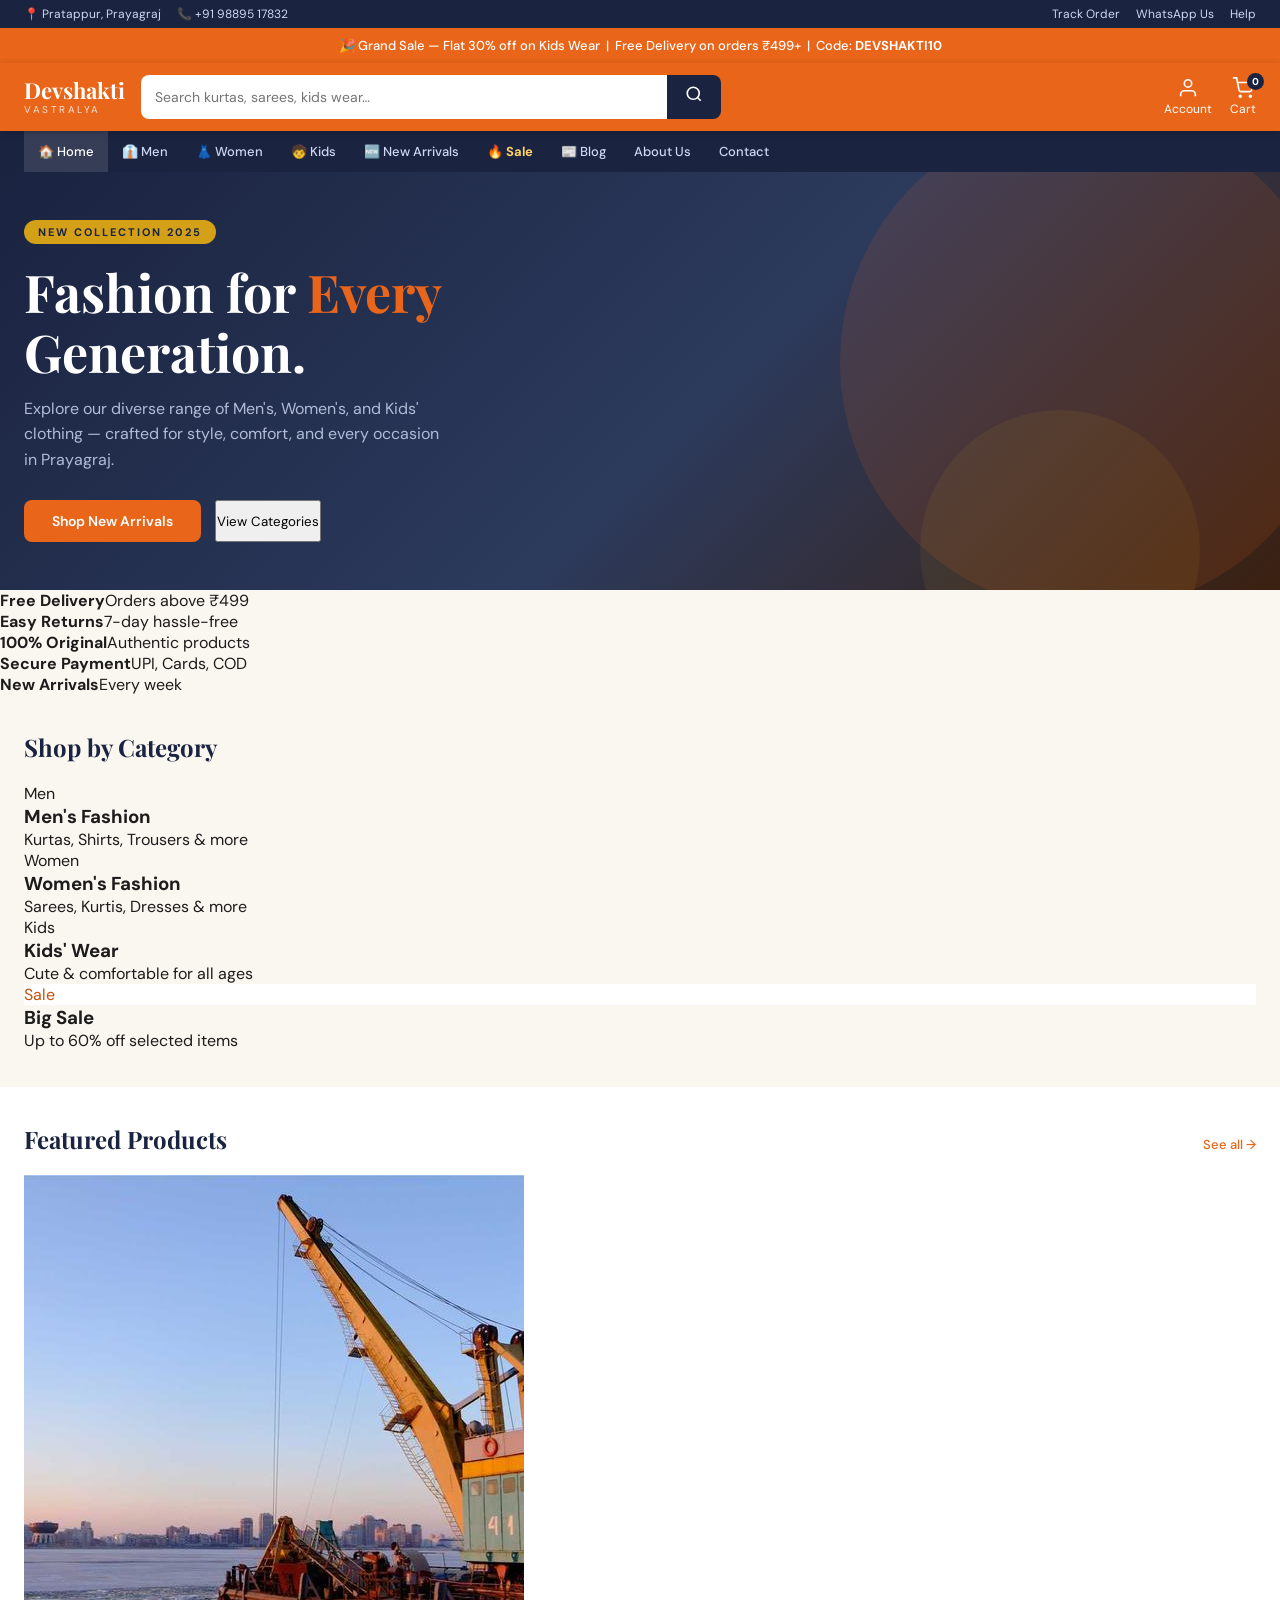
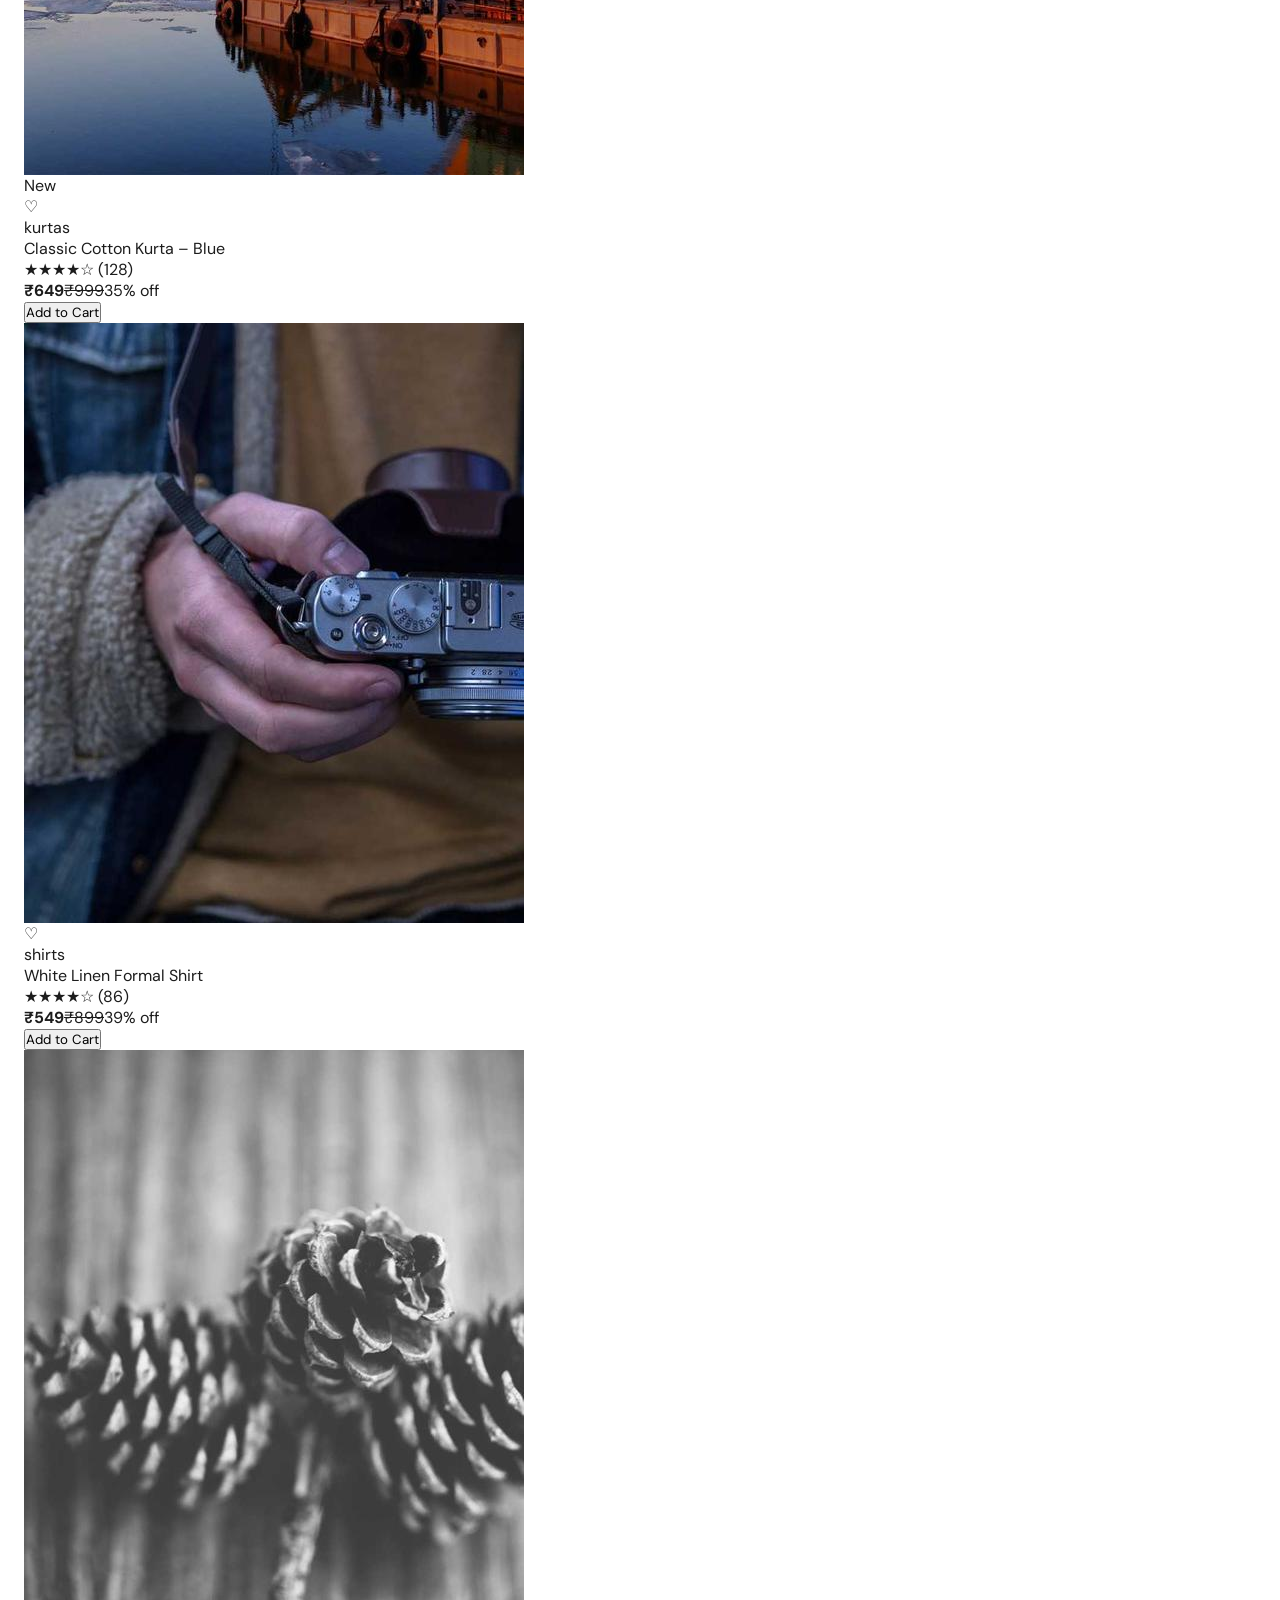
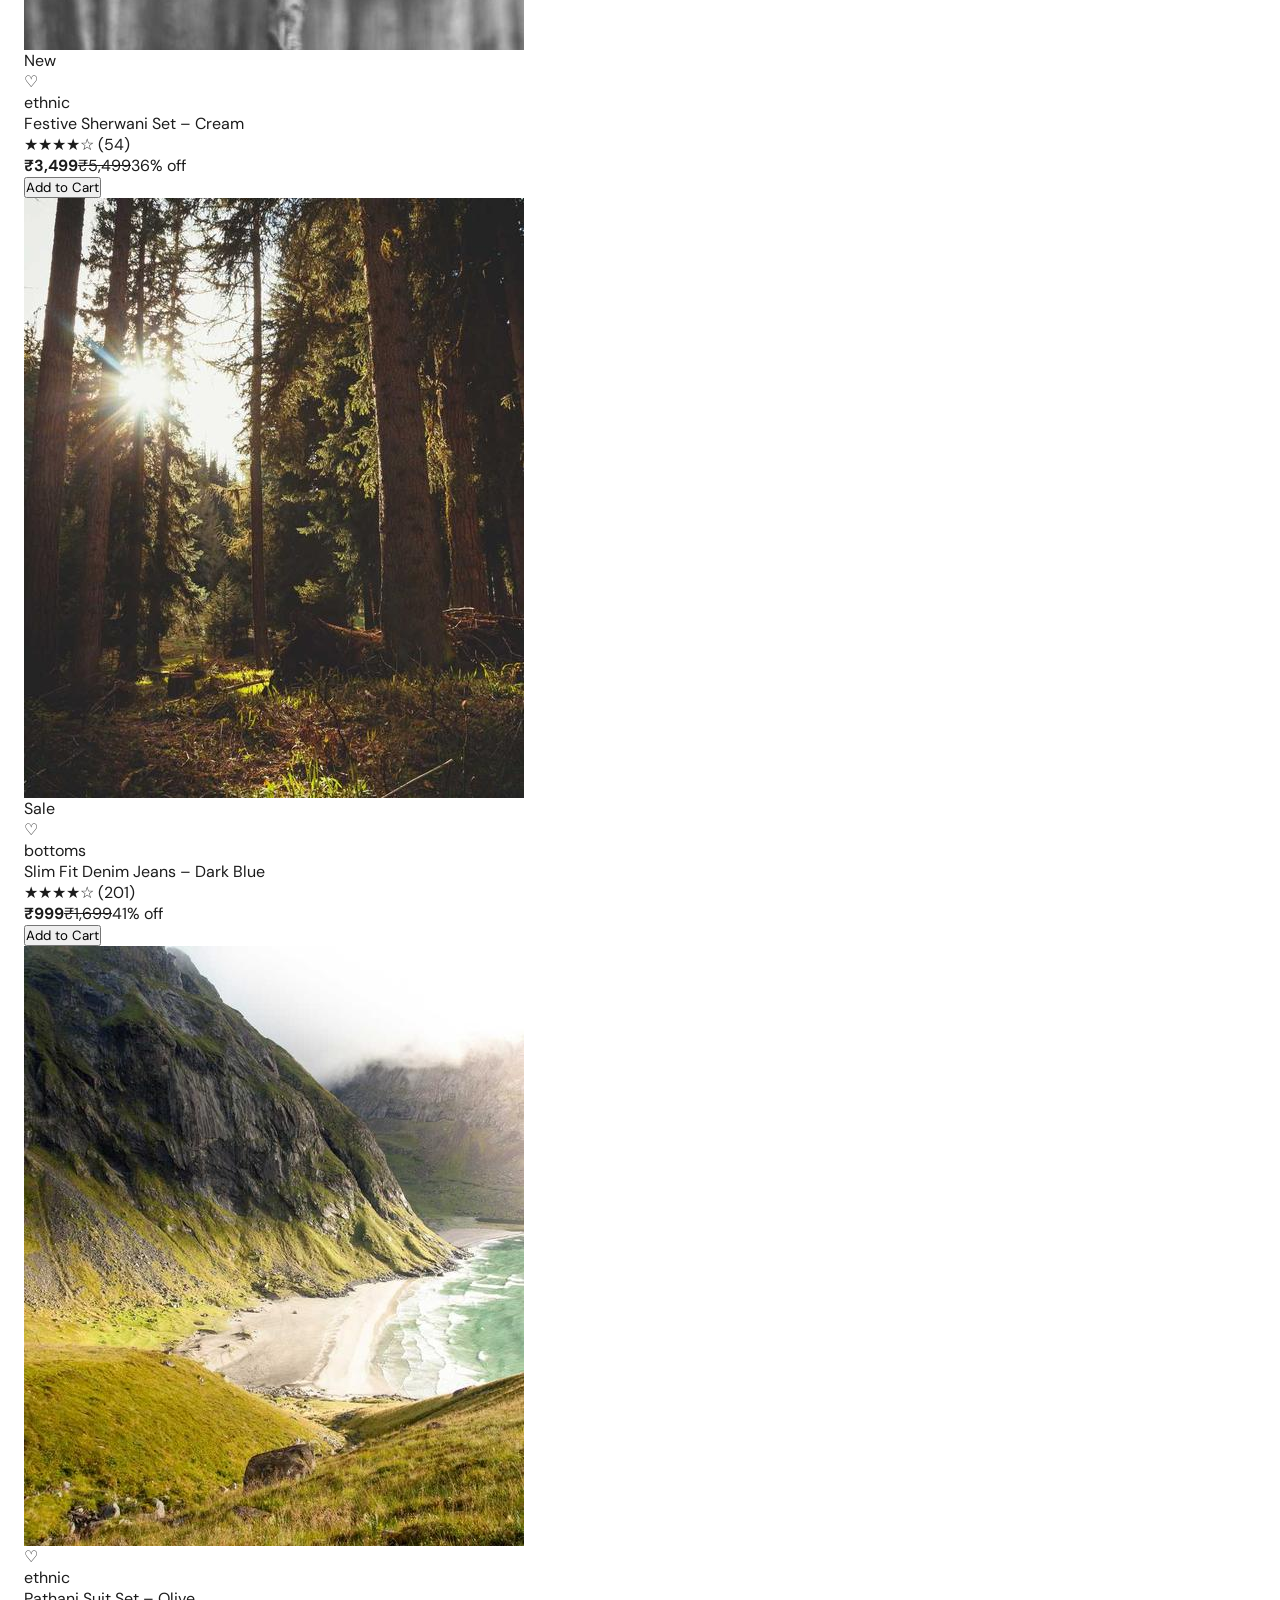
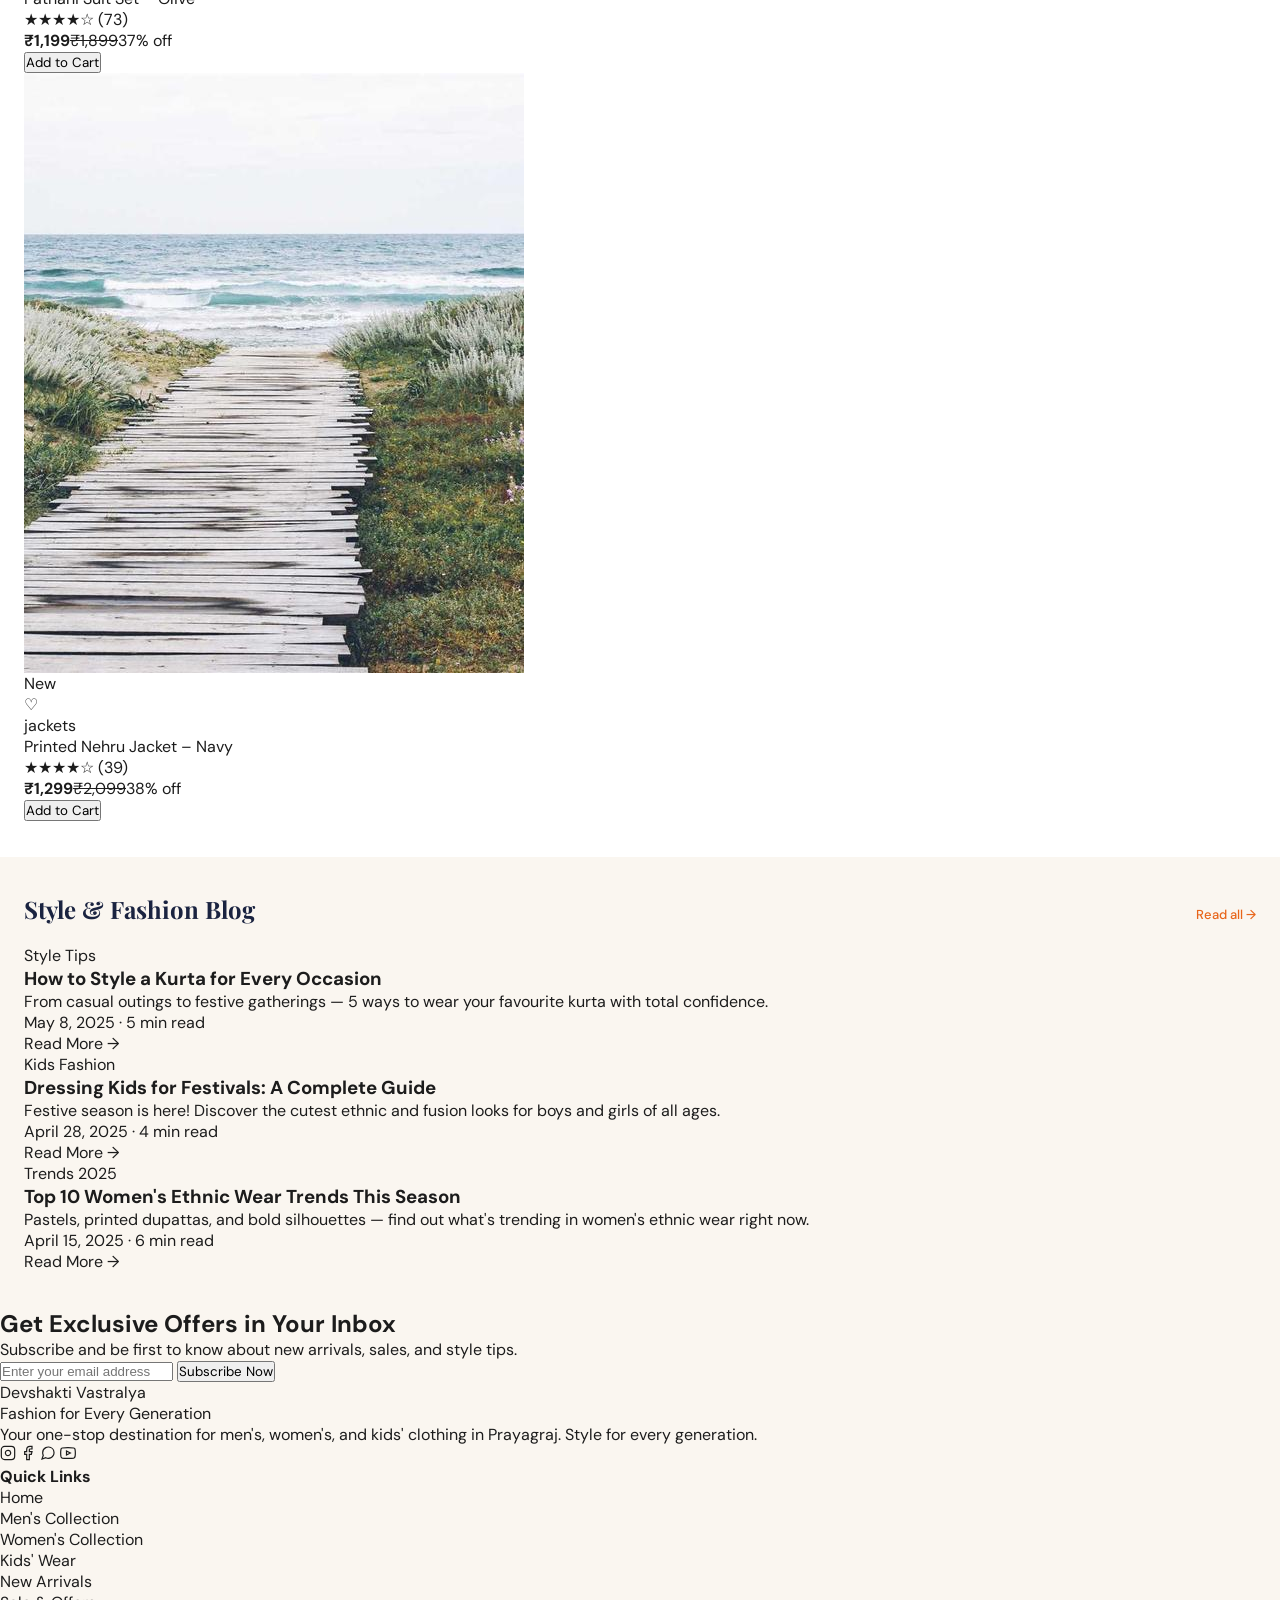
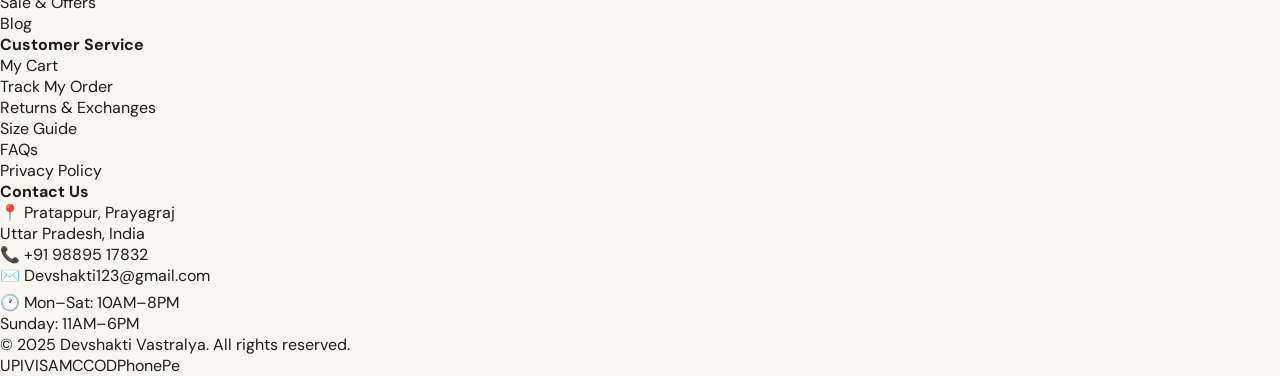
==== commit 5aca83fe: "scss file added" ====
--- a/index.html
+++ b/index.html
@@ -8,7 +8,7 @@
   <link
     href="https://fonts.googleapis.com/css2?family=Playfair+Display:wght@500;700&family=DM+Sans:wght@300;400;500;600&display=swap"
     rel="stylesheet" />
-  <link rel="stylesheet" href="css/index.css" />
+  <link rel="stylesheet" href="scss/index.css" />
 </head>
 
 <body>
--- a/scss/index.css
+++ b/scss/index.css
@@ -0,0 +1,372 @@
+:root {
+  --saffron: #E8651A;
+  --saffron-dark: #C4510F;
+  --saffron-light: #FDF0E8;
+  --navy: #1A2340;
+  --navy-mid: #2C3A5C;
+  --gold: #D4A017;
+  --cream: #FAF6F0;
+  --text: #1C1C1C;
+  --text-mid: #555;
+  --border: #E5DDD5;
+  --white: #fff;
+  --radius: 8px;
+}
+
+* {
+  margin: 0;
+  padding: 0;
+  box-sizing: border-box;
+}
+
+body {
+  font-family: "DM Sans", sans-serif;
+  color: var(--text);
+  background: var(--cream);
+  overflow-x: hidden;
+}
+
+a {
+  text-decoration: none;
+  color: inherit;
+  cursor: pointer;
+}
+
+img {
+  display: block;
+  max-width: 100%;
+}
+
+button {
+  font-family: "DM Sans", sans-serif;
+}
+
+.hidden {
+  display: none !important;
+}
+
+.page {
+  min-height: 60vh;
+}
+
+.topbar {
+  background: var(--navy);
+  color: #cfd8f0;
+  font-size: 12px;
+  padding: 6px 24px;
+  display: flex;
+  justify-content: space-between;
+  align-items: center;
+  flex-wrap: wrap;
+  gap: 6px;
+}
+.topbar a {
+  color: #cfd8f0;
+  transition: color 0.2s;
+}
+.topbar a:hover {
+  color: #fff;
+}
+
+.tb-l,
+.tb-r {
+  display: flex;
+  align-items: center;
+  gap: 16px;
+}
+
+.header {
+  background: var(--saffron);
+  padding: 12px 24px;
+  display: flex;
+  align-items: center;
+  gap: 16px;
+  position: sticky;
+  top: 0;
+  z-index: 200;
+  box-shadow: 0 2px 8px rgba(0, 0, 0, 0.2);
+}
+
+.logo {
+  cursor: pointer;
+  flex-shrink: 0;
+}
+
+.logo-text {
+  font-family: "Playfair Display", serif;
+  font-size: 22px;
+  font-weight: 700;
+  color: #fff;
+  line-height: 1.1;
+}
+
+.logo-sub {
+  font-size: 10px;
+  color: rgba(255, 255, 255, 0.82);
+  letter-spacing: 2.5px;
+  text-transform: uppercase;
+}
+
+.search-wrap {
+  flex: 1;
+  display: flex;
+  max-width: 580px;
+}
+.search-wrap input {
+  flex: 1;
+  padding: 10px 14px;
+  border: none;
+  border-radius: var(--radius) 0 0 var(--radius);
+  font-size: 14px;
+  outline: none;
+  font-family: "DM Sans", sans-serif;
+}
+
+.search-btn {
+  background: var(--navy);
+  color: #fff;
+  border: none;
+  padding: 10px 18px;
+  border-radius: 0 var(--radius) var(--radius) 0;
+  cursor: pointer;
+  font-size: 18px;
+  transition: background 0.2s;
+}
+.search-btn:hover {
+  background: #111e38;
+}
+
+.h-acts {
+  margin-left: auto;
+  display: flex;
+  align-items: center;
+  gap: 18px;
+}
+
+.h-act {
+  color: #fff;
+  font-size: 12px;
+  text-align: center;
+  cursor: pointer;
+  position: relative;
+}
+.h-act svg {
+  display: block;
+  margin: 0 auto 2px;
+}
+
+.badge {
+  position: absolute;
+  top: -4px;
+  right: -8px;
+  background: var(--navy);
+  color: #fff;
+  font-size: 10px;
+  width: 17px;
+  height: 17px;
+  border-radius: 50%;
+  display: flex;
+  align-items: center;
+  justify-content: center;
+  font-weight: 700;
+}
+
+.navbar {
+  background: var(--navy);
+  display: flex;
+  align-items: center;
+  padding: 0 24px;
+  overflow-x: auto;
+  position: sticky;
+  top: 62px;
+  z-index: 190;
+}
+.navbar a {
+  color: #cfd8f0;
+  font-size: 13px;
+  padding: 12px 14px;
+  white-space: nowrap;
+  display: block;
+  transition: background 0.2s, color 0.2s;
+  font-weight: 500;
+}
+.navbar a:hover, .navbar a.active {
+  background: rgba(255, 255, 255, 0.12);
+  color: #fff;
+}
+.navbar .sale {
+  color: #FFD166;
+  font-weight: 700;
+}
+
+.promo {
+  background: var(--saffron);
+  color: #fff;
+  text-align: center;
+  padding: 9px 16px;
+  font-size: 13px;
+  font-weight: 500;
+}
+
+.toast {
+  position: fixed;
+  bottom: 28px;
+  right: 28px;
+  background: var(--navy);
+  color: #fff;
+  padding: 12px 22px;
+  border-radius: var(--radius);
+  font-size: 14px;
+  font-weight: 500;
+  z-index: 9999;
+  transform: translateY(80px);
+  opacity: 0;
+  transition: all 0.3s;
+  pointer-events: none;
+  max-width: 300px;
+}
+.toast.show {
+  transform: translateY(0);
+  opacity: 1;
+}
+
+.breadcrumb {
+  padding: 11px 24px;
+  font-size: 13px;
+  color: var(--text-mid);
+  display: flex;
+  gap: 6px;
+  align-items: center;
+  background: #fff;
+  border-bottom: 1px solid var(--border);
+}
+.breadcrumb a {
+  color: var(--saffron);
+  cursor: pointer;
+}
+.breadcrumb a:hover {
+  text-decoration: underline;
+}
+.breadcrumb span {
+  color: #bbb;
+}
+
+.section {
+  padding: 36px 24px;
+}
+
+.section-alt {
+  background: #fff;
+}
+
+.section-hd {
+  display: flex;
+  align-items: baseline;
+  justify-content: space-between;
+  margin-bottom: 20px;
+}
+.section-hd h2 {
+  font-family: "Playfair Display", serif;
+  font-size: 24px;
+  color: var(--navy);
+  font-weight: 700;
+}
+.section-hd a {
+  font-size: 13px;
+  color: var(--saffron);
+  font-weight: 500;
+  cursor: pointer;
+}
+.section-hd a:hover {
+  text-decoration: underline;
+}
+
+.hero {
+  background: linear-gradient(135deg, var(--navy) 0%, var(--navy-mid) 55%, #3a2010 100%);
+  min-height: 400px;
+  display: flex;
+  align-items: center;
+  padding: 48px 24px;
+  position: relative;
+  overflow: hidden;
+}
+.hero::before {
+  content: "";
+  position: absolute;
+  right: -60px;
+  top: -60px;
+  width: 500px;
+  height: 500px;
+  border-radius: 50%;
+  background: rgba(232, 101, 26, 0.12);
+}
+.hero::after {
+  content: "";
+  position: absolute;
+  right: 80px;
+  bottom: -100px;
+  width: 280px;
+  height: 280px;
+  border-radius: 50%;
+  background: rgba(212, 160, 23, 0.08);
+}
+
+.hero-content {
+  max-width: 560px;
+  position: relative;
+  z-index: 1;
+}
+
+.hero-badge {
+  display: inline-block;
+  background: var(--gold);
+  color: var(--navy);
+  font-size: 11px;
+  font-weight: 700;
+  letter-spacing: 2px;
+  text-transform: uppercase;
+  padding: 5px 14px;
+  border-radius: 20px;
+  margin-bottom: 18px;
+}
+
+.hero h1 {
+  font-family: "Playfair Display", serif;
+  font-size: clamp(30px, 5vw, 52px);
+  color: #fff;
+  line-height: 1.15;
+  margin-bottom: 14px;
+}
+.hero h1 span {
+  color: var(--saffron);
+}
+
+.hero p {
+  color: #b0bcd8;
+  font-size: 16px;
+  line-height: 1.6;
+  margin-bottom: 28px;
+  max-width: 420px;
+}
+
+.hero-btns {
+  display: flex;
+  gap: 14px;
+  flex-wrap: wrap;
+}
+
+.btn-primary {
+  background: var(--saffron);
+  color: #fff;
+  padding: 12px 28px;
+  border-radius: var(--radius);
+  font-weight: 600;
+  font-size: 14px;
+  border: none;
+  cursor: pointer;
+  transition: background 0.2s, transform 0.15s;
+}
+.btn-primary:hover {
+  background: var(--saffron-dark);
+  transform: translateY(-1px);
+}/*# sourceMappingURL=index.css.map */
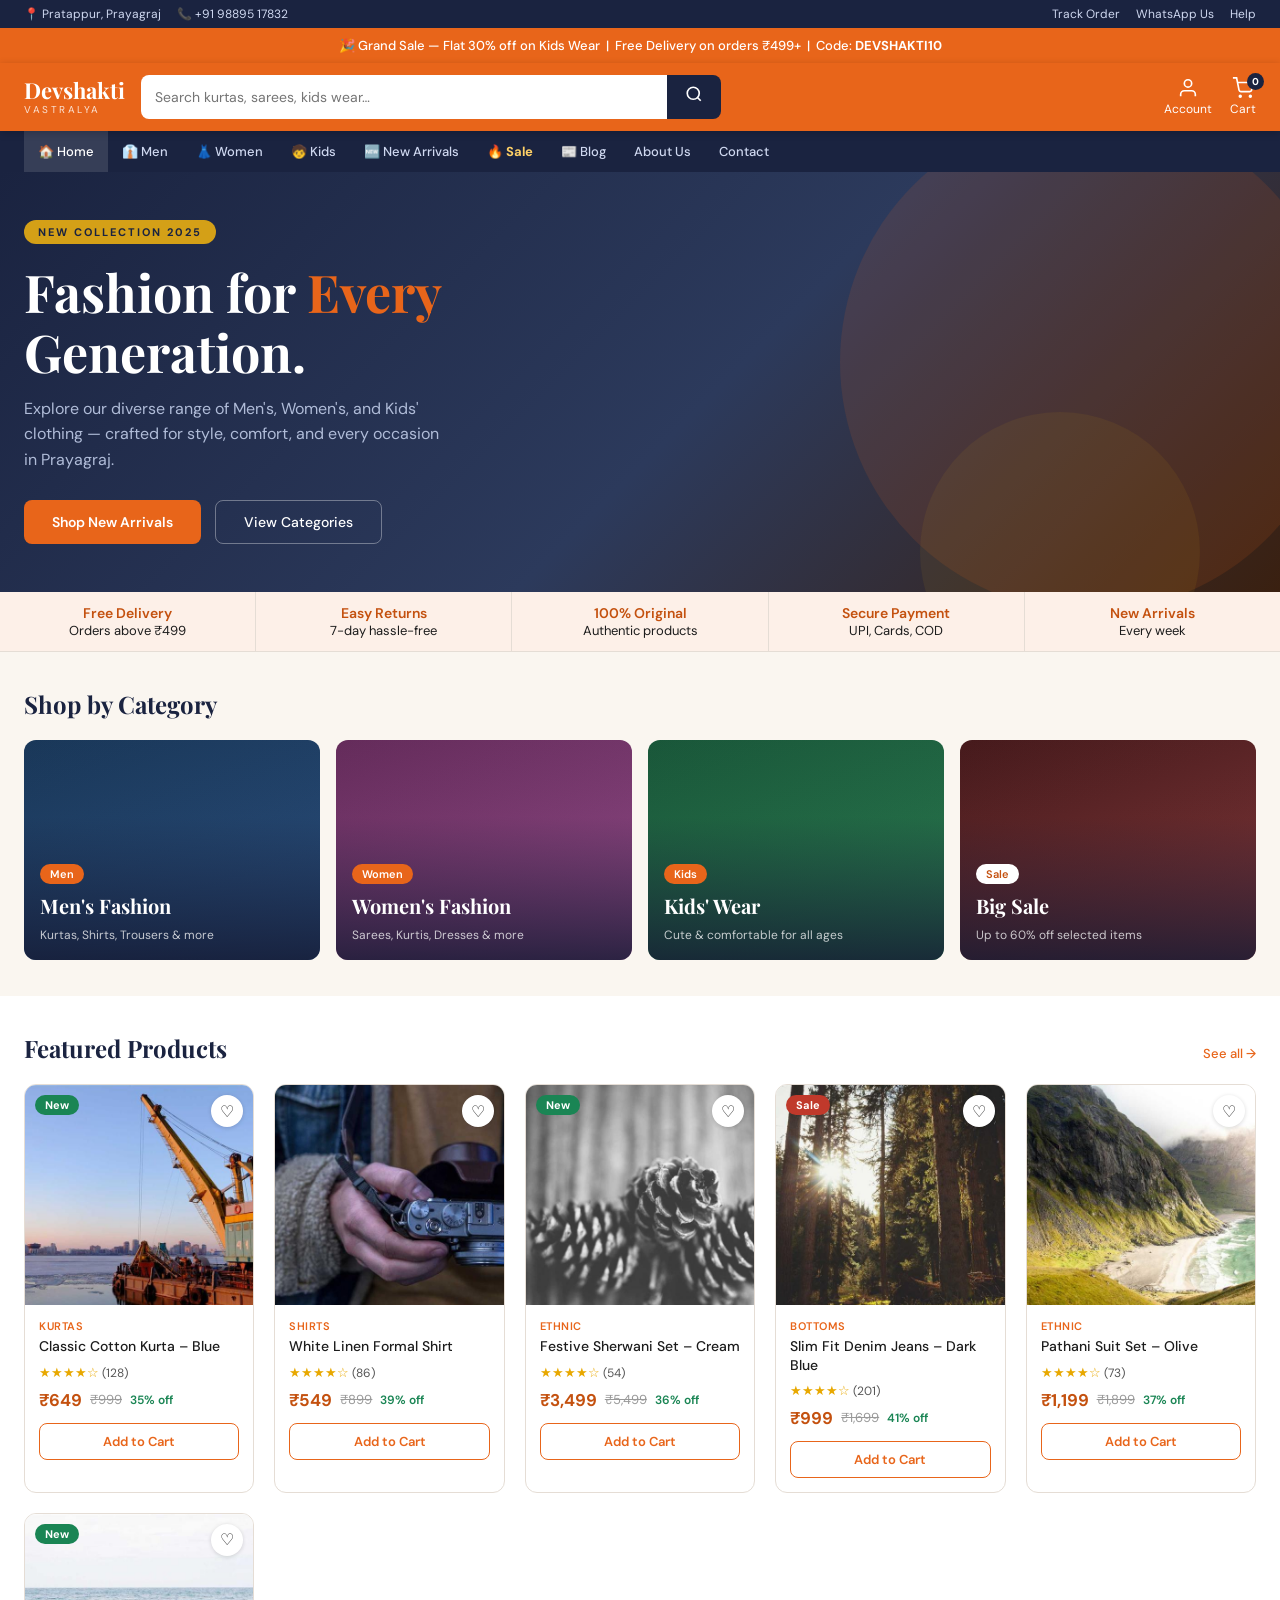
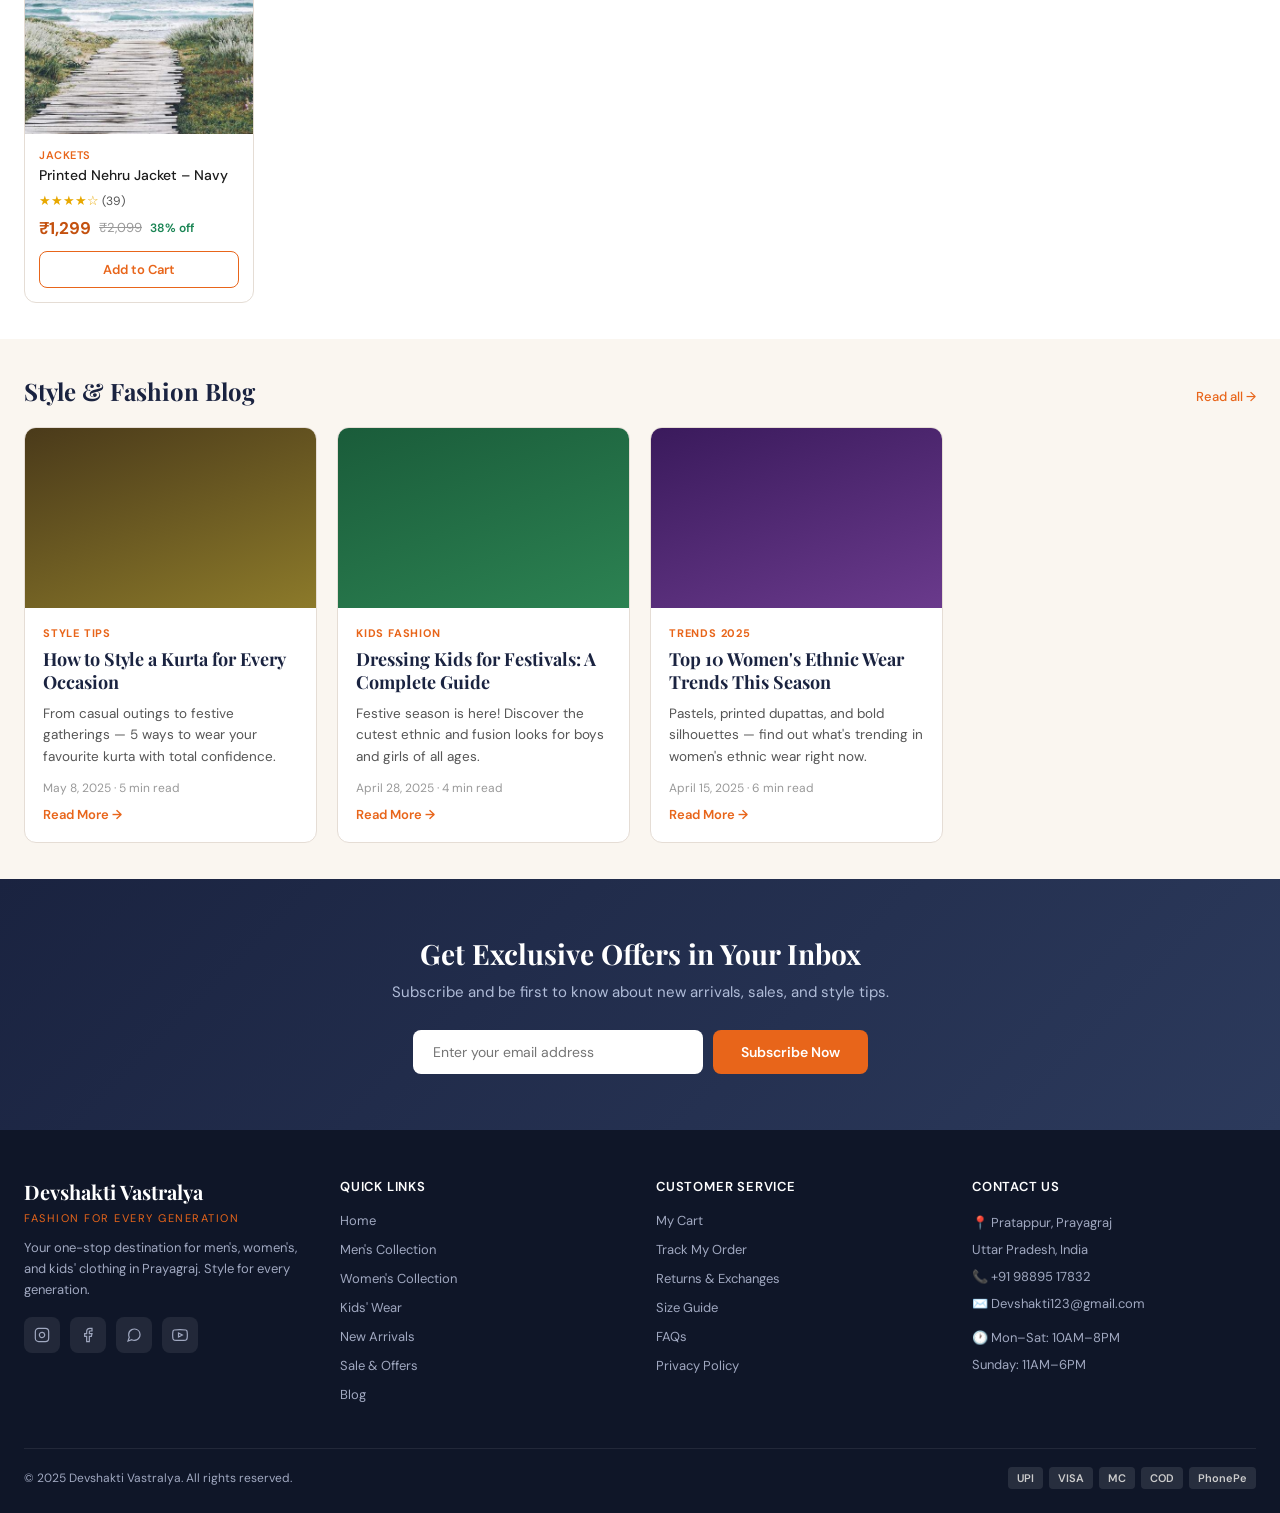
==== commit 554f74da: "scss refactor" ====
--- a/index.html
+++ b/index.html
@@ -1,380 +1,380 @@
-<!DOCTYPE html>
-<html lang="en">
-
-<head>
-  <meta charset="UTF-8" />
-  <meta name="viewport" content="width=device-width,initial-scale=1.0" />
-  <title>Devshakti Vastralya – Fashion for Every Generation</title>
-  <link
-    href="https://fonts.googleapis.com/css2?family=Playfair+Display:wght@500;700&family=DM+Sans:wght@300;400;500;600&display=swap"
-    rel="stylesheet" />
-  <link rel="stylesheet" href="scss/index.css" />
-</head>
-
-<body>
-
-  <div class="toast" id="toast">Item added! 🛍️</div>
-
-  <!-- TOP BAR -->
-  <div class="topbar">
-    <div class="tb-l">
-      <span>📍 Pratappur, Prayagraj</span>
-      <a href="tel:9889517832">📞 +91 98895 17832</a>
-      <!-- <a href="mailto:Devshakti123@gmail.com">✉️ Devshakti123@gmail.com</a> -->
-    </div>
-    <div class="tb-r">
-      <a onclick="navigate('contact')">Track Order</a>
-      <a href="https://wa.me/919889517832" target="_blank">WhatsApp Us</a>
-      <a onclick="navigate('contact')">Help</a>
-    </div>
-  </div>
-
-  <!-- PROMO -->
-  <div class="promo">🎉 Grand Sale — Flat 30% off on Kids Wear &nbsp;|&nbsp; Free Delivery on orders ₹499+ &nbsp;|&nbsp;
-    Code: <strong>DEVSHAKTI10</strong></div>
-
-  <!-- HEADER -->
-  <header class="header">
-    <div class="logo" onclick="navigate('home')">
-      <div class="logo-text">Devshakti</div>
-      <div class="logo-sub">Vastralya</div>
-    </div>
-    <div class="search-wrap">
-      <input type="text" id="s-input" placeholder="Search kurtas, sarees, kids wear…"
-        onkeydown="if(event.key==='Enter')doSearch()" />
-      <button class="search-btn" onclick="doSearch()" aria-label="Search">
-        <svg width="18" height="18" fill="none" stroke="currentColor" stroke-width="2.2" viewBox="0 0 24 24">
-          <circle cx="11" cy="11" r="8" />
-          <line x1="21" y1="21" x2="16.65" y2="16.65" />
-        </svg>
-      </button>
-    </div>
-    <div class="h-acts">
-      <div class="h-act" onclick="navigate('about')">
-        <svg width="22" height="22" fill="none" stroke="#fff" stroke-width="1.8" viewBox="0 0 24 24">
-          <path d="M20 21v-2a4 4 0 0 0-4-4H8a4 4 0 0 0-4 4v2" />
-          <circle cx="12" cy="7" r="4" />
-        </svg>
-        Account
-      </div>
-      <div class="h-act" onclick="navigate('cart')">
-        <svg width="22" height="22" fill="none" stroke="#fff" stroke-width="1.8" viewBox="0 0 24 24">
-          <circle cx="9" cy="21" r="1" />
-          <circle cx="20" cy="21" r="1" />
-          <path d="M1 1h4l2.68 13.39a2 2 0 0 0 2 1.61h9.72a2 2 0 0 0 2-1.61L23 6H6" />
-        </svg>
-        <div class="badge" id="cart-badge">0</div>
-        Cart
-      </div>
-    </div>
-  </header>
-
-  <!-- NAVBAR -->
-  <nav class="navbar">
-    <a onclick="navigate('home')" data-pg="home">🏠 Home</a>
-    <a onclick="navigate('cat','men')" data-pg="men">👔 Men</a>
-    <a onclick="navigate('cat','women')" data-pg="women">👗 Women</a>
-    <a onclick="navigate('cat','kids')" data-pg="kids">🧒 Kids</a>
-    <a onclick="navigate('cat','new')" data-pg="new">🆕 New Arrivals</a>
-    <a onclick="navigate('cat','sale')" data-pg="sale" class="sale">🔥 Sale</a>
-    <a onclick="navigate('blog')" data-pg="blog">📰 Blog</a>
-    <a onclick="navigate('aboutus.html')" data-pg="about">About Us</a>
-    <a onclick="navigate('contact')" data-pg="contact">Contact</a>
-  </nav>
-
-  <!-- ══════════════ PAGES ══════════════ -->
-
-  <!-- HOME -->
-  <div id="page-home" class="page">
-    <section class="hero">
-      <div class="hero-content">
-        <div class="hero-badge">New Collection 2025</div>
-        <h1>Fashion for <span>Every</span><br />Generation.</h1>
-        <p>Explore our diverse range of Men's, Women's, and Kids' clothing — crafted for style, comfort, and every
-          occasion in Prayagraj.</p>
-        <div class="hero-btns">
-          <button class="btn-primary" onclick="navigate('cat','new')">Shop New Arrivals</button>
-          <button class="btn-outline"
-            onclick="document.getElementById('home-cats').scrollIntoView({behavior:'smooth'})">View Categories</button>
-        </div>
-      </div>
-    </section>
-    <div class="offers">
-      <div class="offer-item"><strong>Free Delivery</strong>Orders above ₹499</div>
-      <div class="offer-item"><strong>Easy Returns</strong>7-day hassle-free</div>
-      <div class="offer-item"><strong>100% Original</strong>Authentic products</div>
-      <div class="offer-item"><strong>Secure Payment</strong>UPI, Cards, COD</div>
-      <div class="offer-item"><strong>New Arrivals</strong>Every week</div>
-    </div>
-    <section class="section" id="home-cats">
-      <div class="section-hd">
-        <h2>Shop by Category</h2>
-      </div>
-      <div class="cat-grid">
-        <div class="cat-card" onclick="navigate('cat','men')">
-          <div class="cat-img bg-1"></div>
-          <div class="cat-overlay"></div>
-          <div class="cat-body">
-            <div class="cat-tag">Men</div>
-            <h3>Men's Fashion</h3><span>Kurtas, Shirts, Trousers & more</span>
-          </div>
-        </div>
-        <div class="cat-card" onclick="navigate('cat','women')">
-          <div class="cat-img bg-2"></div>
-          <div class="cat-overlay"></div>
-          <div class="cat-body">
-            <div class="cat-tag">Women</div>
-            <h3>Women's Fashion</h3><span>Sarees, Kurtis, Dresses & more</span>
-          </div>
-        </div>
-        <div class="cat-card" onclick="navigate('cat','kids')">
-          <div class="cat-img bg-3"></div>
-          <div class="cat-overlay"></div>
-          <div class="cat-body">
-            <div class="cat-tag">Kids</div>
-            <h3>Kids' Wear</h3><span>Cute & comfortable for all ages</span>
-          </div>
-        </div>
-        <div class="cat-card" onclick="navigate('cat','sale')">
-          <div class="cat-img bg-11"></div>
-          <div class="cat-overlay"></div>
-          <div class="cat-body">
-            <div class="cat-tag" style="background:#fff;color:var(--saffron-dark)">Sale</div>
-            <h3>Big Sale</h3><span>Up to 60% off selected items</span>
-          </div>
-        </div>
-      </div>
-    </section>
-    <section class="section section-alt">
-      <div class="section-hd">
-        <h2>Featured Products</h2><a onclick="navigate('cat','new')">See all →</a>
-      </div>
-      <div class="prod-grid" id="home-prods"></div>
-    </section>
-    <section class="section">
-      <div class="section-hd">
-        <h2>Style & Fashion Blog</h2><a onclick="navigate('blog')">Read all →</a>
-      </div>
-      <div class="blog-grid" id="home-blog"></div>
-    </section>
-    <section class="newsletter">
-      <h2>Get Exclusive Offers in Your Inbox</h2>
-      <p>Subscribe and be first to know about new arrivals, sales, and style tips.</p>
-      <div class="nl-form">
-        <input type="email" id="nl-email" placeholder="Enter your email address" />
-        <button onclick="doSubscribe()">Subscribe Now</button>
-      </div>
-    </section>
-  </div>
-
-  <!-- CATEGORY -->
-  <div id="page-cat" class="page hidden">
-    <div id="cat-header" class="cat-ph">
-      <h1 id="cat-title">Men's Fashion</h1>
-      <p id="cat-sub">Explore our collection</p>
-    </div>
-    <div class="breadcrumb"><a onclick="navigate('home')">Home</a><span>/</span><span id="cat-bc">Men</span></div>
-    <div class="filters-bar" id="filters-bar"></div>
-    <section class="section section-alt">
-      <div class="section-hd">
-        <h2 id="cat-count">0 Products</h2>
-      </div>
-      <div class="prod-grid" id="cat-prods"></div>
-    </section>
-  </div>
-
-  <!-- PRODUCT DETAIL -->
-  <div id="page-product" class="page hidden">
-    <div class="breadcrumb" id="pd-bc"></div>
-    <div class="pd-wrap" id="pd-content"></div>
-    <section class="section" style="background:var(--cream)">
-      <div class="section-hd">
-        <h2>You May Also Like</h2>
-      </div>
-      <div class="prod-grid" id="related-prods"></div>
-    </section>
-  </div>
-
-  <!-- CART -->
-  <div id="page-cart" class="page hidden">
-    <div class="cart-wrap">
-      <h2 class="cart-title">🛒 Your Cart</h2>
-      <div id="cart-content"></div>
-    </div>
-  </div>
-
-  <!-- BLOG -->
-  <div id="page-blog" class="page hidden">
-    <div class="cat-ph">
-      <h1>Style & Fashion Blog</h1>
-      <p>Tips, trends, and styling guides for the modern Indian wardrobe</p>
-    </div>
-    <div class="breadcrumb"><a onclick="navigate('home')">Home</a><span>/</span><span>Blog</span></div>
-    <section class="section section-alt">
-      <div class="blog-grid" id="blog-all"></div>
-    </section>
-  </div>
-
-  <!-- ABOUT -->
-  <div id="page-about" class="page hidden">
-    <div class="cat-ph">
-      <h1>About Devshakti Vastralya</h1>
-      <p>Fashion for Every Generation — Our Story</p>
-    </div>
-    <div class="breadcrumb"><a onclick="navigate('home')">Home</a><span>/</span><span>About Us</span></div>
-    <section class="section section-alt">
-      <div class="static-wrap">
-        <h2>Our Story</h2>
-        <p>Devshakti Vastralya was founded with a simple belief: every family deserves access to stylish, high-quality
-          clothing at affordable prices. Based in Pratappur, Prayagraj, we serve thousands of happy customers across the
-          region.</p>
-        <p>We offer a diverse range of clothing for men, women, and children — from traditional ethnic wear to
-          contemporary casual styles. Our collection reflects the rich culture of India while embracing modern fashion
-          trends.</p>
-        <p>At Devshakti Vastralya, fashion isn't just about clothing — it's about confidence, comfort, and celebrating
-          every generation of your family.</p>
-        <div class="stat-cards">
-          <div class="stat-card">
-            <div class="num">5000+</div>
-            <div class="lbl">Happy Customers</div>
-          </div>
-          <div class="stat-card">
-            <div class="num">500+</div>
-            <div class="lbl">Products</div>
-          </div>
-          <div class="stat-card">
-            <div class="num">10+</div>
-            <div class="lbl">Years of Service</div>
-          </div>
-          <div class="stat-card">
-            <div class="num">4.8★</div>
-            <div class="lbl">Average Rating</div>
-          </div>
-        </div>
-      </div>
-    </section>
-  </div>
-
-  <!-- CONTACT -->
-  <div id="page-contact" class="page hidden">
-    <div class="cat-ph">
-      <h1>Contact Us</h1>
-      <p>We'd love to hear from you</p>
-    </div>
-    <div class="breadcrumb"><a onclick="navigate('home')">Home</a><span>/</span><span>Contact</span></div>
-    <section class="section section-alt">
-      <div class="static-wrap" style="max-width:920px">
-        <div class="contact-grid">
-          <div>
-            <h2>Get in Touch</h2>
-            <div class="contact-item"><span>📍</span>
-              <div><strong>Address</strong><br /><span style="color:var(--text-mid)">Pratappur, Prayagraj, Uttar
-                  Pradesh, India</span></div>
-            </div>
-            <div class="contact-item"><span>📞</span>
-              <div><strong>Phone</strong><br /><a href="tel:9889517832" style="color:var(--saffron)">+91 98895 17832</a>
-              </div>
-            </div>
-            <div class="contact-item"><span>✉️</span>
-              <div><strong>Email</strong><br /><a href="mailto:Devshakti123@gmail.com"
-                  style="color:var(--saffron)">Devshakti123@gmail.com</a></div>
-            </div>
-            <div class="contact-item"><span>💬</span>
-              <div><strong>WhatsApp</strong><br /><a href="https://wa.me/919889517832" target="_blank"
-                  style="color:var(--saffron)">Chat on WhatsApp</a></div>
-            </div>
-            <div class="contact-item"><span>🕐</span>
-              <div><strong>Store Hours</strong><br /><span style="color:var(--text-mid)">Mon–Sat: 10AM–8PM &nbsp;|&nbsp;
-                  Sun: 11AM–6PM</span></div>
-            </div>
-          </div>
-          <div>
-            <h2>Send a Message</h2>
-            <input class="c-field" type="text" placeholder="Your Name" />
-            <input class="c-field" type="email" placeholder="Your Email" />
-            <input class="c-field" type="tel" placeholder="Your Phone Number" />
-            <textarea class="c-field" rows="4" placeholder="Your Message" style="resize:vertical"></textarea>
-            <button class="btn-primary" style="width:100%;padding:13px"
-              onclick="showToast('Message sent! We will reply shortly. 📩')">Send Message</button>
-          </div>
-        </div>
-      </div>
-    </section>
-  </div>
-
-  <!-- FOOTER -->
-  <footer>
-    <div class="footer-grid">
-      <div class="fc">
-        <div class="f-logo">Devshakti Vastralya</div>
-        <div class="f-tag">Fashion for Every Generation</div>
-        <div class="f-about">Your one-stop destination for men's, women's, and kids' clothing in Prayagraj. Style for
-          every generation.</div>
-        <div class="soc-links">
-          <a href="#" class="soc-btn" title="Instagram"><svg width="16" height="16" fill="none" stroke="currentColor"
-              stroke-width="1.8" viewBox="0 0 24 24">
-              <rect x="2" y="2" width="20" height="20" rx="5" />
-              <path d="M16 11.37A4 4 0 1 1 12.63 8 4 4 0 0 1 16 11.37z" />
-              <line x1="17.5" y1="6.5" x2="17.51" y2="6.5" />
-            </svg></a>
-          <a href="#" class="soc-btn" title="Facebook"><svg width="16" height="16" fill="none" stroke="currentColor"
-              stroke-width="1.8" viewBox="0 0 24 24">
-              <path d="M18 2h-3a5 5 0 0 0-5 5v3H7v4h3v8h4v-8h3l1-4h-4V7a1 1 0 0 1 1-1h3z" />
-            </svg></a>
-          <a href="https://wa.me/919889517832" class="soc-btn" target="_blank" title="WhatsApp"><svg width="16"
-              height="16" fill="none" stroke="currentColor" stroke-width="1.8" viewBox="0 0 24 24">
-              <path
-                d="M21 11.5a8.38 8.38 0 0 1-.9 3.8 8.5 8.5 0 0 1-7.6 4.7 8.38 8.38 0 0 1-3.8-.9L3 21l1.9-5.7a8.38 8.38 0 0 1-.9-3.8 8.5 8.5 0 0 1 4.7-7.6 8.38 8.38 0 0 1 3.8-.9h.5a8.48 8.48 0 0 1 8 8v.5z" />
-            </svg></a>
-          <a href="#" class="soc-btn" title="YouTube"><svg width="16" height="16" fill="none" stroke="currentColor"
-              stroke-width="1.8" viewBox="0 0 24 24">
-              <path
-                d="M22.54 6.42a2.78 2.78 0 0 0-1.95-1.96C18.88 4 12 4 12 4s-6.88 0-8.59.46A2.78 2.78 0 0 0 1.46 6.42 29 29 0 0 0 1 12a29 29 0 0 0 .46 5.58A2.78 2.78 0 0 0 3.41 19.6C5.12 20 12 20 12 20s6.88 0 8.59-.4a2.78 2.78 0 0 0 1.95-1.95A29 29 0 0 0 23 12a29 29 0 0 0-.46-5.58z" />
-              <polygon points="9.75 15.02 15.5 12 9.75 8.98 9.75 15.02" />
-            </svg></a>
-        </div>
-      </div>
-      <div class="fc">
-        <h4>Quick Links</h4>
-        <ul>
-          <li><a onclick="navigate('home')">Home</a></li>
-          <li><a onclick="navigate('cat','men')">Men's Collection</a></li>
-          <li><a onclick="navigate('cat','women')">Women's Collection</a></li>
-          <li><a onclick="navigate('cat','kids')">Kids' Wear</a></li>
-          <li><a onclick="navigate('cat','new')">New Arrivals</a></li>
-          <li><a onclick="navigate('cat','sale')">Sale & Offers</a></li>
-          <li><a onclick="navigate('blog')">Blog</a></li>
-        </ul>
-      </div>
-      <div class="fc">
-        <h4>Customer Service</h4>
-        <ul>
-          <li><a onclick="navigate('cart')">My Cart</a></li>
-          <li><a onclick="navigate('contact')">Track My Order</a></li>
-          <li><a onclick="navigate('contact')">Returns & Exchanges</a></li>
-          <li><a onclick="navigate('contact')">Size Guide</a></li>
-          <li><a onclick="navigate('contact')">FAQs</a></li>
-          <li><a onclick="navigate('about')">Privacy Policy</a></li>
-        </ul>
-      </div>
-      <div class="fc">
-        <h4>Contact Us</h4>
-        <div class="f-contact">
-          <div>📍 Pratappur, Prayagraj<br />Uttar Pradesh, India</div>
-          <div>📞 <a href="tel:9889517832">+91 98895 17832</a></div>
-          <div>✉️ <a href="mailto:Devshakti123@gmail.com">Devshakti123@gmail.com</a></div>
-          <div style="margin-top:6px">🕐 Mon–Sat: 10AM–8PM<br />Sunday: 11AM–6PM</div>
-        </div>
-      </div>
-    </div>
-    <div class="f-bottom">
-      <div>© 2025 Devshakti Vastralya. All rights reserved.</div>
-      <div class="pay-icons"><span class="pay-icon">UPI</span><span class="pay-icon">VISA</span><span
-          class="pay-icon">MC</span><span class="pay-icon">COD</span><span class="pay-icon">PhonePe</span></div>
-    </div>
-  </footer>
-
-  <script src="js/index.js"></script>
-</body>
-
+<!DOCTYPE html>
+<html lang="en">
+
+<head>
+  <meta charset="UTF-8" />
+  <meta name="viewport" content="width=device-width,initial-scale=1.0" />
+  <title>Devshakti Vastralya – Fashion for Every Generation</title>
+  <link
+    href="https://fonts.googleapis.com/css2?family=Playfair+Display:wght@500;700&family=DM+Sans:wght@300;400;500;600&display=swap"
+    rel="stylesheet" />
+  <link rel="stylesheet" href="./scss/index.css" />
+</head>
+
+<body>
+
+  <div class="toast" id="toast">Item added! 🛍️</div>
+
+  <!-- TOP BAR -->
+  <div class="topbar">
+    <div class="tb-l">
+      <span>📍 Pratappur, Prayagraj</span>
+      <a href="tel:9889517832">📞 +91 98895 17832</a>
+      <!-- <a href="mailto:Devshakti123@gmail.com">✉️ Devshakti123@gmail.com</a> -->
+    </div>
+    <div class="tb-r">
+      <a onclick="navigate('contact')">Track Order</a>
+      <a href="https://wa.me/919889517832" target="_blank">WhatsApp Us</a>
+      <a onclick="navigate('contact')">Help</a>
+    </div>
+  </div>
+
+  <!-- PROMO -->
+  <div class="promo">🎉 Grand Sale — Flat 30% off on Kids Wear &nbsp;|&nbsp; Free Delivery on orders ₹499+ &nbsp;|&nbsp;
+    Code: <strong>DEVSHAKTI10</strong></div>
+
+  <!-- HEADER -->
+  <header class="header">
+    <div class="logo" onclick="navigate('home')">
+      <div class="logo-text">Devshakti</div>
+      <div class="logo-sub">Vastralya</div>
+    </div>
+    <div class="search-wrap">
+      <input type="text" id="s-input" placeholder="Search kurtas, sarees, kids wear…"
+        onkeydown="if(event.key==='Enter')doSearch()" />
+      <button class="search-btn" onclick="doSearch()" aria-label="Search">
+        <svg width="18" height="18" fill="none" stroke="currentColor" stroke-width="2.2" viewBox="0 0 24 24">
+          <circle cx="11" cy="11" r="8" />
+          <line x1="21" y1="21" x2="16.65" y2="16.65" />
+        </svg>
+      </button>
+    </div>
+    <div class="h-acts">
+      <div class="h-act" onclick="navigate('about')">
+        <svg width="22" height="22" fill="none" stroke="#fff" stroke-width="1.8" viewBox="0 0 24 24">
+          <path d="M20 21v-2a4 4 0 0 0-4-4H8a4 4 0 0 0-4 4v2" />
+          <circle cx="12" cy="7" r="4" />
+        </svg>
+        Account
+      </div>
+      <div class="h-act" onclick="navigate('cart')">
+        <svg width="22" height="22" fill="none" stroke="#fff" stroke-width="1.8" viewBox="0 0 24 24">
+          <circle cx="9" cy="21" r="1" />
+          <circle cx="20" cy="21" r="1" />
+          <path d="M1 1h4l2.68 13.39a2 2 0 0 0 2 1.61h9.72a2 2 0 0 0 2-1.61L23 6H6" />
+        </svg>
+        <div class="badge" id="cart-badge">0</div>
+        Cart
+      </div>
+    </div>
+  </header>
+
+  <!-- NAVBAR -->
+  <nav class="navbar">
+    <a onclick="navigate('home')" data-pg="home">🏠 Home</a>
+    <a onclick="navigate('cat','men')" data-pg="men">👔 Men</a>
+    <a onclick="navigate('cat','women')" data-pg="women">👗 Women</a>
+    <a onclick="navigate('cat','kids')" data-pg="kids">🧒 Kids</a>
+    <a onclick="navigate('cat','new')" data-pg="new">🆕 New Arrivals</a>
+    <a onclick="navigate('cat','sale')" data-pg="sale" class="sale">🔥 Sale</a>
+    <a onclick="navigate('blog')" data-pg="blog">📰 Blog</a>
+    <a onclick="navigate('aboutus.html')" data-pg="about">About Us</a>
+    <a onclick="navigate('contact')" data-pg="contact">Contact</a>
+  </nav>
+
+  <!-- ══════════════ PAGES ══════════════ -->
+
+  <!-- HOME -->
+  <div id="page-home" class="page">
+    <section class="hero">
+      <div class="hero-content">
+        <div class="hero-badge">New Collection 2025</div>
+        <h1>Fashion for <span>Every</span><br />Generation.</h1>
+        <p>Explore our diverse range of Men's, Women's, and Kids' clothing — crafted for style, comfort, and every
+          occasion in Prayagraj.</p>
+        <div class="hero-btns">
+          <button class="btn-primary" onclick="navigate('cat','new')">Shop New Arrivals</button>
+          <button class="btn-outline"
+            onclick="document.getElementById('home-cats').scrollIntoView({behavior:'smooth'})">View Categories</button>
+        </div>
+      </div>
+    </section>
+    <div class="offers">
+      <div class="offer-item"><strong>Free Delivery</strong>Orders above ₹499</div>
+      <div class="offer-item"><strong>Easy Returns</strong>7-day hassle-free</div>
+      <div class="offer-item"><strong>100% Original</strong>Authentic products</div>
+      <div class="offer-item"><strong>Secure Payment</strong>UPI, Cards, COD</div>
+      <div class="offer-item"><strong>New Arrivals</strong>Every week</div>
+    </div>
+    <section class="section" id="home-cats">
+      <div class="section-hd">
+        <h2>Shop by Category</h2>
+      </div>
+      <div class="cat-grid">
+        <div class="cat-card" onclick="navigate('cat','men')">
+          <div class="cat-img bg-1"></div>
+          <div class="cat-overlay"></div>
+          <div class="cat-body">
+            <div class="cat-tag">Men</div>
+            <h3>Men's Fashion</h3><span>Kurtas, Shirts, Trousers & more</span>
+          </div>
+        </div>
+        <div class="cat-card" onclick="navigate('cat','women')">
+          <div class="cat-img bg-2"></div>
+          <div class="cat-overlay"></div>
+          <div class="cat-body">
+            <div class="cat-tag">Women</div>
+            <h3>Women's Fashion</h3><span>Sarees, Kurtis, Dresses & more</span>
+          </div>
+        </div>
+        <div class="cat-card" onclick="navigate('cat','kids')">
+          <div class="cat-img bg-3"></div>
+          <div class="cat-overlay"></div>
+          <div class="cat-body">
+            <div class="cat-tag">Kids</div>
+            <h3>Kids' Wear</h3><span>Cute & comfortable for all ages</span>
+          </div>
+        </div>
+        <div class="cat-card" onclick="navigate('cat','sale')">
+          <div class="cat-img bg-11"></div>
+          <div class="cat-overlay"></div>
+          <div class="cat-body">
+            <div class="cat-tag" style="background:#fff;color:var(--saffron-dark)">Sale</div>
+            <h3>Big Sale</h3><span>Up to 60% off selected items</span>
+          </div>
+        </div>
+      </div>
+    </section>
+    <section class="section section-alt">
+      <div class="section-hd">
+        <h2>Featured Products</h2><a onclick="navigate('cat','new')">See all →</a>
+      </div>
+      <div class="prod-grid" id="home-prods"></div>
+    </section>
+    <section class="section">
+      <div class="section-hd">
+        <h2>Style & Fashion Blog</h2><a onclick="navigate('blog')">Read all →</a>
+      </div>
+      <div class="blog-grid" id="home-blog"></div>
+    </section>
+    <section class="newsletter">
+      <h2>Get Exclusive Offers in Your Inbox</h2>
+      <p>Subscribe and be first to know about new arrivals, sales, and style tips.</p>
+      <div class="nl-form">
+        <input type="email" id="nl-email" placeholder="Enter your email address" />
+        <button onclick="doSubscribe()">Subscribe Now</button>
+      </div>
+    </section>
+  </div>
+
+  <!-- CATEGORY -->
+  <div id="page-cat" class="page hidden">
+    <div id="cat-header" class="cat-ph">
+      <h1 id="cat-title">Men's Fashion</h1>
+      <p id="cat-sub">Explore our collection</p>
+    </div>
+    <div class="breadcrumb"><a onclick="navigate('home')">Home</a><span>/</span><span id="cat-bc">Men</span></div>
+    <div class="filters-bar" id="filters-bar"></div>
+    <section class="section section-alt">
+      <div class="section-hd">
+        <h2 id="cat-count">0 Products</h2>
+      </div>
+      <div class="prod-grid" id="cat-prods"></div>
+    </section>
+  </div>
+
+  <!-- PRODUCT DETAIL -->
+  <div id="page-product" class="page hidden">
+    <div class="breadcrumb" id="pd-bc"></div>
+    <div class="pd-wrap" id="pd-content"></div>
+    <section class="section" style="background:var(--cream)">
+      <div class="section-hd">
+        <h2>You May Also Like</h2>
+      </div>
+      <div class="prod-grid" id="related-prods"></div>
+    </section>
+  </div>
+
+  <!-- CART -->
+  <div id="page-cart" class="page hidden">
+    <div class="cart-wrap">
+      <h2 class="cart-title">🛒 Your Cart</h2>
+      <div id="cart-content"></div>
+    </div>
+  </div>
+
+  <!-- BLOG -->
+  <div id="page-blog" class="page hidden">
+    <div class="cat-ph">
+      <h1>Style & Fashion Blog</h1>
+      <p>Tips, trends, and styling guides for the modern Indian wardrobe</p>
+    </div>
+    <div class="breadcrumb"><a onclick="navigate('home')">Home</a><span>/</span><span>Blog</span></div>
+    <section class="section section-alt">
+      <div class="blog-grid" id="blog-all"></div>
+    </section>
+  </div>
+
+  <!-- ABOUT -->
+  <div id="page-about" class="page hidden">
+    <div class="cat-ph">
+      <h1>About Devshakti Vastralya</h1>
+      <p>Fashion for Every Generation — Our Story</p>
+    </div>
+    <div class="breadcrumb"><a onclick="navigate('home')">Home</a><span>/</span><span>About Us</span></div>
+    <section class="section section-alt">
+      <div class="static-wrap">
+        <h2>Our Story</h2>
+        <p>Devshakti Vastralya was founded with a simple belief: every family deserves access to stylish, high-quality
+          clothing at affordable prices. Based in Pratappur, Prayagraj, we serve thousands of happy customers across the
+          region.</p>
+        <p>We offer a diverse range of clothing for men, women, and children — from traditional ethnic wear to
+          contemporary casual styles. Our collection reflects the rich culture of India while embracing modern fashion
+          trends.</p>
+        <p>At Devshakti Vastralya, fashion isn't just about clothing — it's about confidence, comfort, and celebrating
+          every generation of your family.</p>
+        <div class="stat-cards">
+          <div class="stat-card">
+            <div class="num">5000+</div>
+            <div class="lbl">Happy Customers</div>
+          </div>
+          <div class="stat-card">
+            <div class="num">500+</div>
+            <div class="lbl">Products</div>
+          </div>
+          <div class="stat-card">
+            <div class="num">10+</div>
+            <div class="lbl">Years of Service</div>
+          </div>
+          <div class="stat-card">
+            <div class="num">4.8★</div>
+            <div class="lbl">Average Rating</div>
+          </div>
+        </div>
+      </div>
+    </section>
+  </div>
+
+  <!-- CONTACT -->
+  <div id="page-contact" class="page hidden">
+    <div class="cat-ph">
+      <h1>Contact Us</h1>
+      <p>We'd love to hear from you</p>
+    </div>
+    <div class="breadcrumb"><a onclick="navigate('home')">Home</a><span>/</span><span>Contact</span></div>
+    <section class="section section-alt">
+      <div class="static-wrap" style="max-width:920px">
+        <div class="contact-grid">
+          <div>
+            <h2>Get in Touch</h2>
+            <div class="contact-item"><span>📍</span>
+              <div><strong>Address</strong><br /><span style="color:var(--text-mid)">Pratappur, Prayagraj, Uttar
+                  Pradesh, India</span></div>
+            </div>
+            <div class="contact-item"><span>📞</span>
+              <div><strong>Phone</strong><br /><a href="tel:9889517832" style="color:var(--saffron)">+91 98895 17832</a>
+              </div>
+            </div>
+            <div class="contact-item"><span>✉️</span>
+              <div><strong>Email</strong><br /><a href="mailto:Devshakti123@gmail.com"
+                  style="color:var(--saffron)">Devshakti123@gmail.com</a></div>
+            </div>
+            <div class="contact-item"><span>💬</span>
+              <div><strong>WhatsApp</strong><br /><a href="https://wa.me/919889517832" target="_blank"
+                  style="color:var(--saffron)">Chat on WhatsApp</a></div>
+            </div>
+            <div class="contact-item"><span>🕐</span>
+              <div><strong>Store Hours</strong><br /><span style="color:var(--text-mid)">Mon–Sat: 10AM–8PM &nbsp;|&nbsp;
+                  Sun: 11AM–6PM</span></div>
+            </div>
+          </div>
+          <div>
+            <h2>Send a Message</h2>
+            <input class="c-field" type="text" placeholder="Your Name" />
+            <input class="c-field" type="email" placeholder="Your Email" />
+            <input class="c-field" type="tel" placeholder="Your Phone Number" />
+            <textarea class="c-field" rows="4" placeholder="Your Message" style="resize:vertical"></textarea>
+            <button class="btn-primary" style="width:100%;padding:13px"
+              onclick="showToast('Message sent! We will reply shortly. 📩')">Send Message</button>
+          </div>
+        </div>
+      </div>
+    </section>
+  </div>
+
+  <!-- FOOTER -->
+  <footer>
+    <div class="footer-grid">
+      <div class="fc">
+        <div class="f-logo">Devshakti Vastralya</div>
+        <div class="f-tag">Fashion for Every Generation</div>
+        <div class="f-about">Your one-stop destination for men's, women's, and kids' clothing in Prayagraj. Style for
+          every generation.</div>
+        <div class="soc-links">
+          <a href="#" class="soc-btn" title="Instagram"><svg width="16" height="16" fill="none" stroke="currentColor"
+              stroke-width="1.8" viewBox="0 0 24 24">
+              <rect x="2" y="2" width="20" height="20" rx="5" />
+              <path d="M16 11.37A4 4 0 1 1 12.63 8 4 4 0 0 1 16 11.37z" />
+              <line x1="17.5" y1="6.5" x2="17.51" y2="6.5" />
+            </svg></a>
+          <a href="#" class="soc-btn" title="Facebook"><svg width="16" height="16" fill="none" stroke="currentColor"
+              stroke-width="1.8" viewBox="0 0 24 24">
+              <path d="M18 2h-3a5 5 0 0 0-5 5v3H7v4h3v8h4v-8h3l1-4h-4V7a1 1 0 0 1 1-1h3z" />
+            </svg></a>
+          <a href="https://wa.me/919889517832" class="soc-btn" target="_blank" title="WhatsApp"><svg width="16"
+              height="16" fill="none" stroke="currentColor" stroke-width="1.8" viewBox="0 0 24 24">
+              <path
+                d="M21 11.5a8.38 8.38 0 0 1-.9 3.8 8.5 8.5 0 0 1-7.6 4.7 8.38 8.38 0 0 1-3.8-.9L3 21l1.9-5.7a8.38 8.38 0 0 1-.9-3.8 8.5 8.5 0 0 1 4.7-7.6 8.38 8.38 0 0 1 3.8-.9h.5a8.48 8.48 0 0 1 8 8v.5z" />
+            </svg></a>
+          <a href="#" class="soc-btn" title="YouTube"><svg width="16" height="16" fill="none" stroke="currentColor"
+              stroke-width="1.8" viewBox="0 0 24 24">
+              <path
+                d="M22.54 6.42a2.78 2.78 0 0 0-1.95-1.96C18.88 4 12 4 12 4s-6.88 0-8.59.46A2.78 2.78 0 0 0 1.46 6.42 29 29 0 0 0 1 12a29 29 0 0 0 .46 5.58A2.78 2.78 0 0 0 3.41 19.6C5.12 20 12 20 12 20s6.88 0 8.59-.4a2.78 2.78 0 0 0 1.95-1.95A29 29 0 0 0 23 12a29 29 0 0 0-.46-5.58z" />
+              <polygon points="9.75 15.02 15.5 12 9.75 8.98 9.75 15.02" />
+            </svg></a>
+        </div>
+      </div>
+      <div class="fc">
+        <h4>Quick Links</h4>
+        <ul>
+          <li><a onclick="navigate('home')">Home</a></li>
+          <li><a onclick="navigate('cat','men')">Men's Collection</a></li>
+          <li><a onclick="navigate('cat','women')">Women's Collection</a></li>
+          <li><a onclick="navigate('cat','kids')">Kids' Wear</a></li>
+          <li><a onclick="navigate('cat','new')">New Arrivals</a></li>
+          <li><a onclick="navigate('cat','sale')">Sale & Offers</a></li>
+          <li><a onclick="navigate('blog')">Blog</a></li>
+        </ul>
+      </div>
+      <div class="fc">
+        <h4>Customer Service</h4>
+        <ul>
+          <li><a onclick="navigate('cart')">My Cart</a></li>
+          <li><a onclick="navigate('contact')">Track My Order</a></li>
+          <li><a onclick="navigate('contact')">Returns & Exchanges</a></li>
+          <li><a onclick="navigate('contact')">Size Guide</a></li>
+          <li><a onclick="navigate('contact')">FAQs</a></li>
+          <li><a onclick="navigate('about')">Privacy Policy</a></li>
+        </ul>
+      </div>
+      <div class="fc">
+        <h4>Contact Us</h4>
+        <div class="f-contact">
+          <div>📍 Pratappur, Prayagraj<br />Uttar Pradesh, India</div>
+          <div>📞 <a href="tel:9889517832">+91 98895 17832</a></div>
+          <div>✉️ <a href="mailto:Devshakti123@gmail.com">Devshakti123@gmail.com</a></div>
+          <div style="margin-top:6px">🕐 Mon–Sat: 10AM–8PM<br />Sunday: 11AM–6PM</div>
+        </div>
+      </div>
+    </div>
+    <div class="f-bottom">
+      <div>© 2025 Devshakti Vastralya. All rights reserved.</div>
+      <div class="pay-icons"><span class="pay-icon">UPI</span><span class="pay-icon">VISA</span><span
+          class="pay-icon">MC</span><span class="pay-icon">COD</span><span class="pay-icon">PhonePe</span></div>
+    </div>
+  </footer>
+
+  <script src="js/index.js"></script>
+</body>
+
 </html>
--- a/scss/index.css
+++ b/scss/index.css
@@ -1,3 +1,52 @@
+@charset "UTF-8";
+.bg-1 {
+  background: linear-gradient(160deg, #1a3a5c, #2c5282);
+}
+
+.bg-2 {
+  background: linear-gradient(160deg, #6b2d5e, #9b4f8e);
+}
+
+.bg-3 {
+  background: linear-gradient(160deg, #1a5c3a, #2c8252);
+}
+
+.bg-4 {
+  background: linear-gradient(160deg, #5c2a1a, #8c4a2a);
+}
+
+.bg-5 {
+  background: linear-gradient(160deg, #3a1a5c, #6a3a8c);
+}
+
+.bg-6 {
+  background: linear-gradient(160deg, #4a3a1a, #8c7a2a);
+}
+
+.bg-7 {
+  background: linear-gradient(160deg, #1a4a5c, #2a7a8c);
+}
+
+.bg-8 {
+  background: linear-gradient(160deg, #3a3a1a, #6a6a2a);
+}
+
+.bg-9 {
+  background: linear-gradient(160deg, #5c1a3a, #8c2a5a);
+}
+
+.bg-10 {
+  background: linear-gradient(160deg, #1a5c5c, #2a8c8c);
+}
+
+.bg-11 {
+  background: linear-gradient(160deg, #4a1a1a, #8a3a3a);
+}
+
+.bg-12 {
+  background: linear-gradient(160deg, #1a4a1a, #3a8a3a);
+}
+
 :root {
   --saffron: #E8651A;
   --saffron-dark: #C4510F;
@@ -91,7 +140,6 @@
   cursor: pointer;
   flex-shrink: 0;
 }
-
 .logo-text {
   font-family: "Playfair Display", serif;
   font-size: 22px;
@@ -99,7 +147,6 @@
   color: #fff;
   line-height: 1.1;
 }
-
 .logo-sub {
   font-size: 10px;
   color: rgba(255, 255, 255, 0.82);
@@ -309,6 +356,23 @@
   height: 280px;
   border-radius: 50%;
   background: rgba(212, 160, 23, 0.08);
+}
+.hero h1 {
+  font-family: "Playfair Display", serif;
+  font-size: clamp(30px, 5vw, 52px);
+  color: #fff;
+  line-height: 1.15;
+  margin-bottom: 14px;
+}
+.hero h1 span {
+  color: var(--saffron);
+}
+.hero p {
+  color: #b0bcd8;
+  font-size: 16px;
+  line-height: 1.6;
+  margin-bottom: 28px;
+  max-width: 420px;
 }
 
 .hero-content {
@@ -330,25 +394,6 @@
   margin-bottom: 18px;
 }
 
-.hero h1 {
-  font-family: "Playfair Display", serif;
-  font-size: clamp(30px, 5vw, 52px);
-  color: #fff;
-  line-height: 1.15;
-  margin-bottom: 14px;
-}
-.hero h1 span {
-  color: var(--saffron);
-}
-
-.hero p {
-  color: #b0bcd8;
-  font-size: 16px;
-  line-height: 1.6;
-  margin-bottom: 28px;
-  max-width: 420px;
-}
-
 .hero-btns {
   display: flex;
   gap: 14px;
@@ -358,15 +403,1244 @@
 .btn-primary {
   background: var(--saffron);
   color: #fff;
+  border: none;
+  border-radius: var(--radius);
+  font-weight: 600;
+  cursor: pointer;
+  transition: background 0.2s;
+}
+.btn-primary:hover {
+  background: var(--saffron-dark);
+}
+.btn-primary {
+  padding: 12px 28px;
+  font-size: 14px;
+  transition: background 0.2s, transform 0.15s;
+}
+.btn-primary:hover {
+  transform: translateY(-1px);
+}
+
+.btn-outline {
+  background: transparent;
+  color: #fff;
   padding: 12px 28px;
   border-radius: var(--radius);
-  font-weight: 600;
-  font-size: 14px;
+  font-weight: 500;
+  font-size: 14px;
+  border: 1.5px solid rgba(255, 255, 255, 0.35);
+  cursor: pointer;
+  transition: all 0.2s;
+}
+.btn-outline:hover {
+  border-color: #fff;
+  background: rgba(255, 255, 255, 0.08);
+}
+
+.offers {
+  display: flex;
+  background: var(--saffron-light);
+  border-bottom: 1px solid var(--border);
+  overflow-x: auto;
+}
+
+.offer-item {
+  flex: 1;
+  min-width: 140px;
+  padding: 12px 16px;
+  text-align: center;
+  border-right: 1px solid var(--border);
+  font-size: 13px;
+}
+.offer-item:last-child {
+  border-right: none;
+}
+.offer-item strong {
+  display: block;
+  font-size: 14px;
+  color: var(--saffron-dark);
+  font-weight: 600;
+}
+
+.cat-grid {
+  display: grid;
+  grid-template-columns: repeat(auto-fit, minmax(200px, 1fr));
+  gap: 16px;
+}
+
+.cat-card {
+  border-radius: 12px;
+  overflow: hidden;
+  position: relative;
+  cursor: pointer;
+  min-height: 220px;
+  display: flex;
+  align-items: flex-end;
+  transition: transform 0.25s;
+}
+.cat-card:hover {
+  transform: translateY(-5px);
+}
+.cat-card:hover .cat-img {
+  transform: scale(1.05);
+}
+
+.cat-img {
+  position: absolute;
+  inset: 0;
+  background-size: cover;
+  background-position: center;
+  transition: transform 0.35s;
+}
+
+.cat-overlay {
+  position: absolute;
+  inset: 0;
+  background: linear-gradient(to top, rgba(20, 25, 50, 0.82) 0%, rgba(20, 25, 50, 0.08) 65%);
+}
+
+.cat-body {
+  position: relative;
+  z-index: 1;
+  padding: 16px;
+}
+.cat-body h3 {
+  font-family: "Playfair Display", serif;
+  color: #fff;
+  font-size: 20px;
+  margin-bottom: 4px;
+}
+.cat-body span {
+  font-size: 12px;
+  color: rgba(255, 255, 255, 0.75);
+}
+
+.cat-tag {
+  background: var(--saffron);
+  color: #fff;
+  font-size: 11px;
+  font-weight: 600;
+  padding: 3px 10px;
+  border-radius: 20px;
+  display: inline-block;
+  margin-bottom: 8px;
+}
+
+.prod-grid {
+  display: grid;
+  grid-template-columns: repeat(auto-fill, minmax(210px, 1fr));
+  gap: 20px;
+}
+
+.prod-card {
+  background: #fff;
+  border-radius: 12px;
+  overflow: hidden;
+  border: 1px solid var(--border);
+  transition: box-shadow 0.2s, transform 0.2s;
+  cursor: pointer;
+}
+.prod-card:hover {
+  box-shadow: 0 6px 24px rgba(0, 0, 0, 0.1);
+  transform: translateY(-3px);
+}
+.prod-card:hover .p-img-wrap img {
+  transform: scale(1.06);
+}
+
+.p-img-wrap {
+  height: 220px;
+  overflow: hidden;
+  position: relative;
+}
+.p-img-wrap img {
+  width: 100%;
+  height: 100%;
+  -o-object-fit: cover;
+     object-fit: cover;
+  -o-object-position: top;
+     object-position: top;
+  transition: transform 0.35s;
+}
+
+.p-bdg {
+  position: absolute;
+  top: 10px;
+  left: 10px;
+  color: #fff;
+  font-size: 11px;
+  font-weight: 700;
+  padding: 3px 10px;
+  border-radius: 20px;
+  z-index: 1;
+}
+.p-bdg.new {
+  background: #1A8554;
+}
+.p-bdg.sale {
+  background: #c0392b;
+}
+.p-bdg.featured {
+  background: var(--saffron);
+}
+
+.p-wish {
+  position: absolute;
+  top: 10px;
+  right: 10px;
+  background: #fff;
+  width: 32px;
+  height: 32px;
+  border-radius: 50%;
+  display: flex;
+  align-items: center;
+  justify-content: center;
+  font-size: 16px;
+  box-shadow: 0 1px 4px rgba(0, 0, 0, 0.15);
+  cursor: pointer;
+  z-index: 1;
+  transition: background 0.2s;
+}
+.p-wish:hover {
+  background: var(--saffron-light);
+}
+
+.p-body {
+  padding: 14px;
+}
+
+.p-sub {
+  font-size: 11px;
+  color: var(--saffron);
+  font-weight: 600;
+  text-transform: uppercase;
+  letter-spacing: 0.5px;
+  margin-bottom: 4px;
+}
+
+.p-name {
+  font-size: 14px;
+  font-weight: 500;
+  color: var(--text);
+  margin-bottom: 8px;
+  line-height: 1.3;
+}
+
+.p-stars {
+  color: #E8A800;
+  font-size: 13px;
+  margin-bottom: 8px;
+}
+.p-stars span {
+  color: var(--text-mid);
+  font-size: 12px;
+}
+
+.p-price {
+  display: flex;
+  align-items: center;
+  gap: 8px;
+  margin-bottom: 12px;
+}
+.p-price strong {
+  font-size: 17px;
+  color: var(--saffron-dark);
+  font-weight: 700;
+}
+.p-price del {
+  font-size: 13px;
+  color: #999;
+}
+.p-price .disc {
+  font-size: 12px;
+  color: #1A8554;
+  font-weight: 600;
+}
+
+.add-cart {
+  width: 100%;
+  padding: 9px;
+  border: 1.5px solid var(--saffron);
+  background: transparent;
+  color: var(--saffron);
+  border-radius: var(--radius);
+  font-size: 13px;
+  font-weight: 600;
+  cursor: pointer;
+  transition: all 0.2s;
+}
+.add-cart:hover {
+  background: var(--saffron);
+  color: #fff;
+}
+
+.cat-ph {
+  background: linear-gradient(135deg, var(--navy), var(--navy-mid));
+  padding: 32px 24px;
+}
+.cat-ph h1 {
+  font-family: "Playfair Display", serif;
+  color: #fff;
+  font-size: 30px;
+  margin-bottom: 6px;
+}
+.cat-ph p {
+  color: #b0bcd8;
+  font-size: 14px;
+}
+
+.filters-bar {
+  background: #fff;
+  padding: 12px 24px;
+  border-bottom: 1px solid var(--border);
+  display: flex;
+  gap: 10px;
+  align-items: center;
+  flex-wrap: wrap;
+}
+
+.f-chip {
+  padding: 6px 16px;
+  border-radius: 20px;
+  font-size: 13px;
+  font-weight: 500;
+  border: 1.5px solid var(--border);
+  cursor: pointer;
+  transition: all 0.2s;
+  background: #fff;
+  color: var(--text);
+}
+.f-chip:hover, .f-chip.active {
+  background: var(--saffron);
+  color: #fff;
+  border-color: var(--saffron);
+}
+
+.f-label {
+  font-size: 13px;
+  color: var(--text-mid);
+  font-weight: 500;
+  flex-shrink: 0;
+}
+
+.sort-sel {
+  margin-left: auto;
+  padding: 7px 14px;
+  border: 1.5px solid var(--border);
+  border-radius: var(--radius);
+  font-size: 13px;
+  font-family: "DM Sans", sans-serif;
+  outline: none;
+  cursor: pointer;
+  background: #fff;
+}
+
+.pd-wrap {
+  display: grid;
+  grid-template-columns: 1fr 1fr;
+  gap: 40px;
+  padding: 36px 24px;
+  background: #fff;
+  max-width: 1100px;
+  margin: 0 auto;
+}
+@media (max-width: 720px) {
+  .pd-wrap {
+    grid-template-columns: 1fr;
+    gap: 24px;
+  }
+}
+
+.pd-main-img {
+  border-radius: 12px;
+  overflow: hidden;
+  height: 460px;
+  background: #f0ece6;
+}
+.pd-main-img img {
+  width: 100%;
+  height: 100%;
+  -o-object-fit: cover;
+     object-fit: cover;
+  -o-object-position: top;
+     object-position: top;
+  transition: opacity 0.25s;
+}
+
+.pd-thumbs {
+  display: flex;
+  gap: 10px;
+  margin-top: 12px;
+}
+
+.pd-th {
+  width: 80px;
+  height: 90px;
+  border-radius: 8px;
+  overflow: hidden;
+  cursor: pointer;
+  border: 2px solid transparent;
+  transition: border-color 0.2s;
+  flex-shrink: 0;
+}
+.pd-th:hover, .pd-th.active {
+  border-color: var(--saffron);
+}
+.pd-th img {
+  width: 100%;
+  height: 100%;
+  -o-object-fit: cover;
+     object-fit: cover;
+  -o-object-position: top;
+     object-position: top;
+}
+
+.video-box {
+  background: var(--navy);
+  border-radius: 12px;
+  overflow: hidden;
+  cursor: pointer;
+  margin-top: 14px;
+  display: flex;
+  align-items: center;
+  gap: 16px;
+  padding: 16px 20px;
+  transition: background 0.2s;
+}
+.video-box:hover {
+  background: var(--navy-mid);
+}
+
+.play-circle {
+  width: 44px;
+  height: 44px;
+  background: var(--saffron);
+  border-radius: 50%;
+  display: flex;
+  align-items: center;
+  justify-content: center;
+  flex-shrink: 0;
+}
+.play-circle svg {
+  fill: #fff;
+  margin-left: 3px;
+}
+
+.video-box-text {
+  color: #fff;
+}
+.video-box-text strong {
+  display: block;
+  font-size: 14px;
+  margin-bottom: 3px;
+}
+.video-box-text span {
+  font-size: 12px;
+  color: #b0bcd8;
+}
+
+.pd-cat {
+  font-size: 11px;
+  color: var(--saffron);
+  font-weight: 700;
+  text-transform: uppercase;
+  letter-spacing: 1px;
+  margin-bottom: 8px;
+}
+
+.pd-name {
+  font-family: "Playfair Display", serif;
+  font-size: 26px;
+  font-weight: 700;
+  color: var(--navy);
+  margin-bottom: 10px;
+  line-height: 1.25;
+}
+
+.pd-rating {
+  display: flex;
+  align-items: center;
+  gap: 10px;
+  margin-bottom: 14px;
+}
+.pd-rating .stars {
+  color: #E8A800;
+  font-size: 15px;
+}
+.pd-rating span {
+  font-size: 13px;
+  color: var(--text-mid);
+}
+
+.pd-price-row {
+  display: flex;
+  align-items: center;
+  gap: 12px;
+  margin-bottom: 20px;
+}
+
+.pd-price {
+  font-size: 28px;
+  font-weight: 700;
+  color: var(--saffron-dark);
+}
+
+.pd-mrp {
+  font-size: 16px;
+  color: #999;
+  text-decoration: line-through;
+}
+
+.pd-disc {
+  font-size: 14px;
+  color: #1A8554;
+  font-weight: 600;
+}
+
+.divider {
+  height: 1px;
+  background: var(--border);
+  margin: 18px 0;
+}
+
+.size-lbl {
+  font-size: 13px;
+  font-weight: 600;
+  color: var(--text);
+  margin-bottom: 10px;
+  display: flex;
+  align-items: center;
+  gap: 10px;
+}
+
+.size-guide-lnk {
+  font-size: 12px;
+  color: var(--saffron);
+  font-weight: 500;
+  cursor: pointer;
+}
+
+.sizes {
+  display: flex;
+  gap: 10px;
+  margin-bottom: 18px;
+  flex-wrap: wrap;
+}
+
+.sz-btn {
+  min-width: 44px;
+  height: 44px;
+  padding: 0 10px;
+  border: 1.5px solid var(--border);
+  border-radius: 8px;
+  font-size: 13px;
+  font-weight: 500;
+  cursor: pointer;
+  background: #fff;
+  transition: all 0.2s;
+}
+.sz-btn:hover, .sz-btn.active {
+  border-color: var(--saffron);
+  background: var(--saffron-light);
+  color: var(--saffron-dark);
+  font-weight: 600;
+}
+
+.pd-actions {
+  display: flex;
+  gap: 12px;
+  margin-bottom: 20px;
+}
+
+.btn-cart {
+  background: var(--saffron);
+  color: #fff;
   border: none;
-  cursor: pointer;
-  transition: background 0.2s, transform 0.15s;
-}
-.btn-primary:hover {
+  border-radius: var(--radius);
+  font-weight: 600;
+  cursor: pointer;
+  transition: background 0.2s;
+}
+.btn-cart:hover {
   background: var(--saffron-dark);
-  transform: translateY(-1px);
+}
+.btn-cart {
+  flex: 1;
+  padding: 13px;
+  font-size: 14px;
+}
+
+.btn-buy {
+  background: var(--navy);
+  color: #fff;
+  border: none;
+  border-radius: var(--radius);
+  font-weight: 600;
+  cursor: pointer;
+  transition: background 0.2s;
+}
+.btn-buy:hover {
+  background: var(--navy-mid);
+}
+.btn-buy {
+  flex: 1;
+  padding: 13px;
+  font-size: 14px;
+}
+
+.btn-wish-lg {
+  width: 48px;
+  padding: 13px;
+  border: 1.5px solid var(--border);
+  background: #fff;
+  border-radius: var(--radius);
+  font-size: 20px;
+  cursor: pointer;
+  transition: all 0.2s;
+}
+.btn-wish-lg:hover {
+  border-color: #e74c3c;
+  color: #e74c3c;
+}
+
+.pd-desc {
+  font-size: 14px;
+  color: var(--text-mid);
+  line-height: 1.7;
+  margin-bottom: 14px;
+}
+
+.pd-feats {
+  list-style: none;
+}
+.pd-feats li {
+  font-size: 13.5px;
+  color: var(--text-mid);
+  padding: 5px 0 5px 18px;
+  position: relative;
+}
+.pd-feats li::before {
+  content: "✓";
+  position: absolute;
+  left: 0;
+  color: var(--saffron);
+  font-weight: 700;
+}
+
+.pd-delivery {
+  display: flex;
+  gap: 20px;
+  font-size: 13px;
+  color: var(--text-mid);
+  flex-wrap: wrap;
+}
+
+.cart-wrap {
+  max-width: 920px;
+  margin: 0 auto;
+  padding: 32px 24px;
+}
+
+.cart-title {
+  font-family: "Playfair Display", serif;
+  font-size: 28px;
+  color: var(--navy);
+  margin-bottom: 24px;
+}
+
+.cart-grid {
+  display: grid;
+  grid-template-columns: 1fr 310px;
+  gap: 24px;
+}
+@media (max-width: 720px) {
+  .cart-grid {
+    grid-template-columns: 1fr;
+  }
+}
+
+.cart-item {
+  display: flex;
+  gap: 16px;
+  padding: 16px;
+  background: #fff;
+  border-radius: 12px;
+  border: 1px solid var(--border);
+  margin-bottom: 14px;
+}
+
+.ci-img {
+  width: 90px;
+  height: 110px;
+  border-radius: 8px;
+  overflow: hidden;
+  flex-shrink: 0;
+}
+.ci-img img {
+  width: 100%;
+  height: 100%;
+  -o-object-fit: cover;
+     object-fit: cover;
+  -o-object-position: top;
+     object-position: top;
+}
+
+.ci-info {
+  flex: 1;
+}
+.ci-info h4 {
+  font-size: 15px;
+  font-weight: 600;
+  margin-bottom: 4px;
+  color: var(--text);
+}
+.ci-info p {
+  font-size: 13px;
+  color: var(--text-mid);
+  margin-bottom: 8px;
+}
+
+.ci-price {
+  font-size: 17px;
+  font-weight: 700;
+  color: var(--saffron-dark);
+}
+
+.qty-row {
+  display: flex;
+  align-items: center;
+  gap: 8px;
+  margin-top: 10px;
+}
+
+.qty-btn {
+  width: 30px;
+  height: 30px;
+  border: 1px solid var(--border);
+  background: #fff;
+  border-radius: 6px;
+  cursor: pointer;
+  font-size: 16px;
+  transition: background 0.2s;
+}
+.qty-btn:hover {
+  background: var(--saffron-light);
+}
+
+.qty-val {
+  font-size: 14px;
+  font-weight: 600;
+  min-width: 24px;
+  text-align: center;
+}
+
+.rm-btn {
+  margin-left: auto;
+  font-size: 12px;
+  color: #c0392b;
+  cursor: pointer;
+  font-weight: 500;
+}
+.rm-btn:hover {
+  text-decoration: underline;
+}
+
+.cart-summary {
+  background: #fff;
+  border-radius: 12px;
+  border: 1px solid var(--border);
+  padding: 20px;
+  height: -moz-fit-content;
+  height: fit-content;
+  position: sticky;
+  top: 120px;
+}
+.cart-summary h3 {
+  font-size: 16px;
+  font-weight: 600;
+  margin-bottom: 16px;
+  padding-bottom: 12px;
+  border-bottom: 1px solid var(--border);
+}
+
+.sum-row {
+  display: flex;
+  justify-content: space-between;
+  font-size: 14px;
+  margin-bottom: 10px;
+}
+.sum-row.total {
+  font-size: 16px;
+  font-weight: 700;
+  color: var(--navy);
+  border-top: 1px solid var(--border);
+  padding-top: 12px;
+  margin-top: 4px;
+}
+
+.checkout-btn {
+  background: var(--saffron);
+  color: #fff;
+  border: none;
+  border-radius: var(--radius);
+  font-weight: 600;
+  cursor: pointer;
+  transition: background 0.2s;
+}
+.checkout-btn:hover {
+  background: var(--saffron-dark);
+}
+.checkout-btn {
+  width: 100%;
+  padding: 14px;
+  font-size: 15px;
+  margin-top: 16px;
+}
+
+.empty-cart {
+  text-align: center;
+  padding: 60px 24px;
+}
+.empty-cart h3 {
+  font-size: 22px;
+  color: var(--navy);
+  margin-bottom: 10px;
+}
+.empty-cart p {
+  color: var(--text-mid);
+  margin-bottom: 24px;
+}
+
+.blog-grid {
+  display: grid;
+  grid-template-columns: repeat(auto-fill, minmax(280px, 1fr));
+  gap: 20px;
+}
+
+.blog-card {
+  background: #fff;
+  border-radius: 12px;
+  overflow: hidden;
+  border: 1px solid var(--border);
+  transition: box-shadow 0.2s;
+  cursor: pointer;
+}
+.blog-card:hover {
+  box-shadow: 0 4px 18px rgba(0, 0, 0, 0.09);
+}
+
+.b-img {
+  height: 180px;
+  background-size: cover;
+  background-position: center;
+}
+
+.b-body {
+  padding: 18px;
+}
+.b-body h3 {
+  font-family: "Playfair Display", serif;
+  font-size: 18px;
+  color: var(--navy);
+  margin-bottom: 8px;
+  line-height: 1.3;
+}
+.b-body p {
+  font-size: 13.5px;
+  color: var(--text-mid);
+  line-height: 1.6;
+  margin-bottom: 12px;
+}
+
+.b-tag {
+  font-size: 11px;
+  font-weight: 700;
+  color: var(--saffron);
+  text-transform: uppercase;
+  letter-spacing: 0.8px;
+  margin-bottom: 8px;
+}
+
+.b-meta {
+  font-size: 12px;
+  color: #999;
+}
+
+.read-more {
+  font-size: 13px;
+  color: var(--saffron);
+  font-weight: 600;
+  display: inline-block;
+  margin-top: 10px;
+}
+
+.newsletter {
+  background: linear-gradient(135deg, var(--navy) 0%, var(--navy-mid) 100%);
+  padding: 56px 24px;
+  text-align: center;
+}
+.newsletter h2 {
+  font-family: "Playfair Display", serif;
+  font-size: 28px;
+  color: #fff;
+  margin-bottom: 10px;
+}
+.newsletter p {
+  color: #b0bcd8;
+  font-size: 15px;
+  margin-bottom: 28px;
+}
+
+.nl-form {
+  display: flex;
+  justify-content: center;
+  gap: 10px;
+  flex-wrap: wrap;
+}
+.nl-form input {
+  padding: 13px 20px;
+  border: none;
+  border-radius: var(--radius);
+  font-size: 14px;
+  width: 290px;
+  max-width: 100%;
+  outline: none;
+  font-family: "DM Sans", sans-serif;
+}
+.nl-form button {
+  background: var(--saffron);
+  color: #fff;
+  border: none;
+  border-radius: var(--radius);
+  font-weight: 600;
+  cursor: pointer;
+  transition: background 0.2s;
+}
+.nl-form button:hover {
+  background: var(--saffron-dark);
+}
+.nl-form button {
+  padding: 13px 28px;
+  font-size: 14px;
+}
+
+footer {
+  background: #0f1628;
+  color: #a0a8c0;
+  padding: 48px 24px 24px;
+}
+
+.footer-grid {
+  display: grid;
+  grid-template-columns: repeat(auto-fit, minmax(180px, 1fr));
+  gap: 32px;
+  margin-bottom: 36px;
+}
+
+.fc h4 {
+  color: #fff;
+  font-size: 13px;
+  font-weight: 600;
+  margin-bottom: 14px;
+  text-transform: uppercase;
+  letter-spacing: 0.8px;
+}
+.fc ul {
+  list-style: none;
+}
+.fc ul li {
+  margin-bottom: 8px;
+}
+.fc ul li a {
+  color: #a0a8c0;
+  font-size: 13px;
+  transition: color 0.2s;
+}
+.fc ul li a:hover {
+  color: #fff;
+}
+
+.f-logo {
+  font-family: "Playfair Display", serif;
+  font-size: 20px;
+  color: #fff;
+  font-weight: 700;
+  margin-bottom: 6px;
+}
+
+.f-tag {
+  font-size: 11px;
+  color: var(--saffron);
+  letter-spacing: 1.5px;
+  text-transform: uppercase;
+  margin-bottom: 12px;
+}
+
+.f-about {
+  font-size: 13px;
+  line-height: 1.65;
+  margin-bottom: 16px;
+}
+
+.soc-links {
+  display: flex;
+  gap: 10px;
+}
+
+.soc-btn {
+  width: 36px;
+  height: 36px;
+  border-radius: 8px;
+  background: rgba(255, 255, 255, 0.08);
+  display: flex;
+  align-items: center;
+  justify-content: center;
+  color: #a0a8c0;
+  transition: all 0.2s;
+  cursor: pointer;
+}
+.soc-btn:hover {
+  background: var(--saffron);
+  color: #fff;
+}
+
+.f-contact {
+  font-size: 13px;
+  line-height: 2.1;
+}
+.f-contact a {
+  color: #a0a8c0;
+  transition: color 0.2s;
+}
+.f-contact a:hover {
+  color: #fff;
+}
+
+.f-bottom {
+  border-top: 1px solid rgba(255, 255, 255, 0.08);
+  padding-top: 18px;
+  display: flex;
+  justify-content: space-between;
+  align-items: center;
+  flex-wrap: wrap;
+  gap: 10px;
+  font-size: 12px;
+}
+
+.pay-icons {
+  display: flex;
+  gap: 6px;
+}
+
+.pay-icon {
+  background: rgba(255, 255, 255, 0.1);
+  border-radius: 4px;
+  padding: 4px 9px;
+  font-size: 11px;
+  color: #ccc;
+  font-weight: 600;
+}
+
+.static-wrap {
+  max-width: 800px;
+  margin: 0 auto;
+  padding: 40px 24px;
+}
+.static-wrap h2 {
+  font-family: "Playfair Display", serif;
+  color: var(--navy);
+  font-size: 26px;
+  margin-bottom: 16px;
+}
+.static-wrap p {
+  font-size: 15px;
+  line-height: 1.8;
+  color: var(--text-mid);
+  margin-bottom: 16px;
+}
+
+.stat-cards {
+  display: grid;
+  grid-template-columns: repeat(auto-fit, minmax(150px, 1fr));
+  gap: 18px;
+  margin: 28px 0;
+}
+
+.stat-card {
+  background: var(--saffron-light);
+  border-radius: 12px;
+  padding: 24px;
+  text-align: center;
+}
+.stat-card .num {
+  font-size: 30px;
+  font-weight: 700;
+  color: var(--saffron);
+}
+.stat-card .lbl {
+  font-size: 14px;
+  color: var(--text-mid);
+  margin-top: 4px;
+}
+
+.contact-grid {
+  display: grid;
+  grid-template-columns: 1fr 1fr;
+  gap: 36px;
+}
+
+.contact-item {
+  display: flex;
+  gap: 12px;
+  align-items: flex-start;
+  font-size: 14px;
+  margin-bottom: 16px;
+}
+.contact-item span {
+  font-size: 22px;
+}
+
+.c-field {
+  padding: 12px;
+  border: 1.5px solid var(--border);
+  border-radius: var(--radius);
+  font-size: 14px;
+  outline: none;
+  font-family: "DM Sans", sans-serif;
+  width: 100%;
+  margin-bottom: 12px;
+  transition: border-color 0.2s;
+}
+.c-field:focus {
+  border-color: var(--saffron);
+}
+
+@media (max-width: 600px) {
+  .topbar {
+    align-items: flex-start;
+    flex-direction: column;
+    padding: 8px 14px;
+    gap: 5px;
+    line-height: 1.35;
+  }
+  .tb-l,
+  .tb-r {
+    width: 100%;
+    align-items: flex-start;
+    gap: 5px;
+  }
+  .tb-l {
+    flex-direction: row;
+    flex-wrap: wrap;
+    justify-content: space-between;
+  }
+  .tb-r {
+    flex-wrap: wrap;
+    gap: 10px 14px;
+  }
+  .header {
+    flex-wrap: wrap;
+    padding: 10px 14px;
+    gap: 10px;
+  }
+  .logo {
+    order: 1;
+  }
+  .logo-text {
+    font-size: 20px;
+  }
+  .logo-sub {
+    letter-spacing: 2px;
+  }
+  .h-acts {
+    order: 2;
+    margin-left: auto;
+    gap: 12px;
+  }
+  .h-act {
+    font-size: 11px;
+  }
+  .search-wrap {
+    order: 3;
+    flex: 0 0 100%;
+    max-width: none;
+  }
+  .search-wrap input {
+    min-width: 0;
+  }
+  .search-btn {
+    padding: 10px 14px;
+    flex-shrink: 0;
+  }
+  .navbar {
+    top: 112px;
+    padding: 0 10px;
+    scrollbar-width: none;
+  }
+  .navbar::-webkit-scrollbar {
+    display: none;
+  }
+  .navbar a {
+    padding: 11px 12px;
+  }
+  .promo {
+    padding: 8px 14px;
+    font-size: 12px;
+    line-height: 1.45;
+  }
+  .hero {
+    min-height: 330px;
+    padding: 38px 18px;
+  }
+  .hero-btns .btn-primary,
+  .hero-btns .btn-outline {
+    width: 100%;
+  }
+  .section {
+    padding: 28px 16px;
+  }
+  .offers {
+    display: grid;
+    grid-template-columns: repeat(2, minmax(0, 1fr));
+    overflow: visible;
+  }
+  .offer-item {
+    min-width: 0;
+    padding: 11px 8px;
+    border-right: 1px solid var(--border);
+    border-bottom: 1px solid var(--border);
+    font-size: 12px;
+  }
+  .offer-item:nth-child(2n) {
+    border-right: none;
+  }
+  .offer-item:last-child {
+    grid-column: 1/-1;
+    border-right: none;
+    border-bottom: none;
+  }
+  .offer-item strong {
+    font-size: 13px;
+  }
+  .section-hd {
+    align-items: flex-start;
+    flex-direction: column;
+    gap: 6px;
+  }
+  .prod-grid {
+    grid-template-columns: repeat(auto-fill, minmax(155px, 1fr));
+    gap: 14px;
+  }
+  .p-img-wrap {
+    height: 190px;
+  }
+  .contact-grid {
+    grid-template-columns: 1fr;
+  }
+  .pd-delivery {
+    gap: 12px;
+  }
+  .h-acts .h-act:first-child {
+    display: none;
+  }
 }/*# sourceMappingURL=index.css.map */
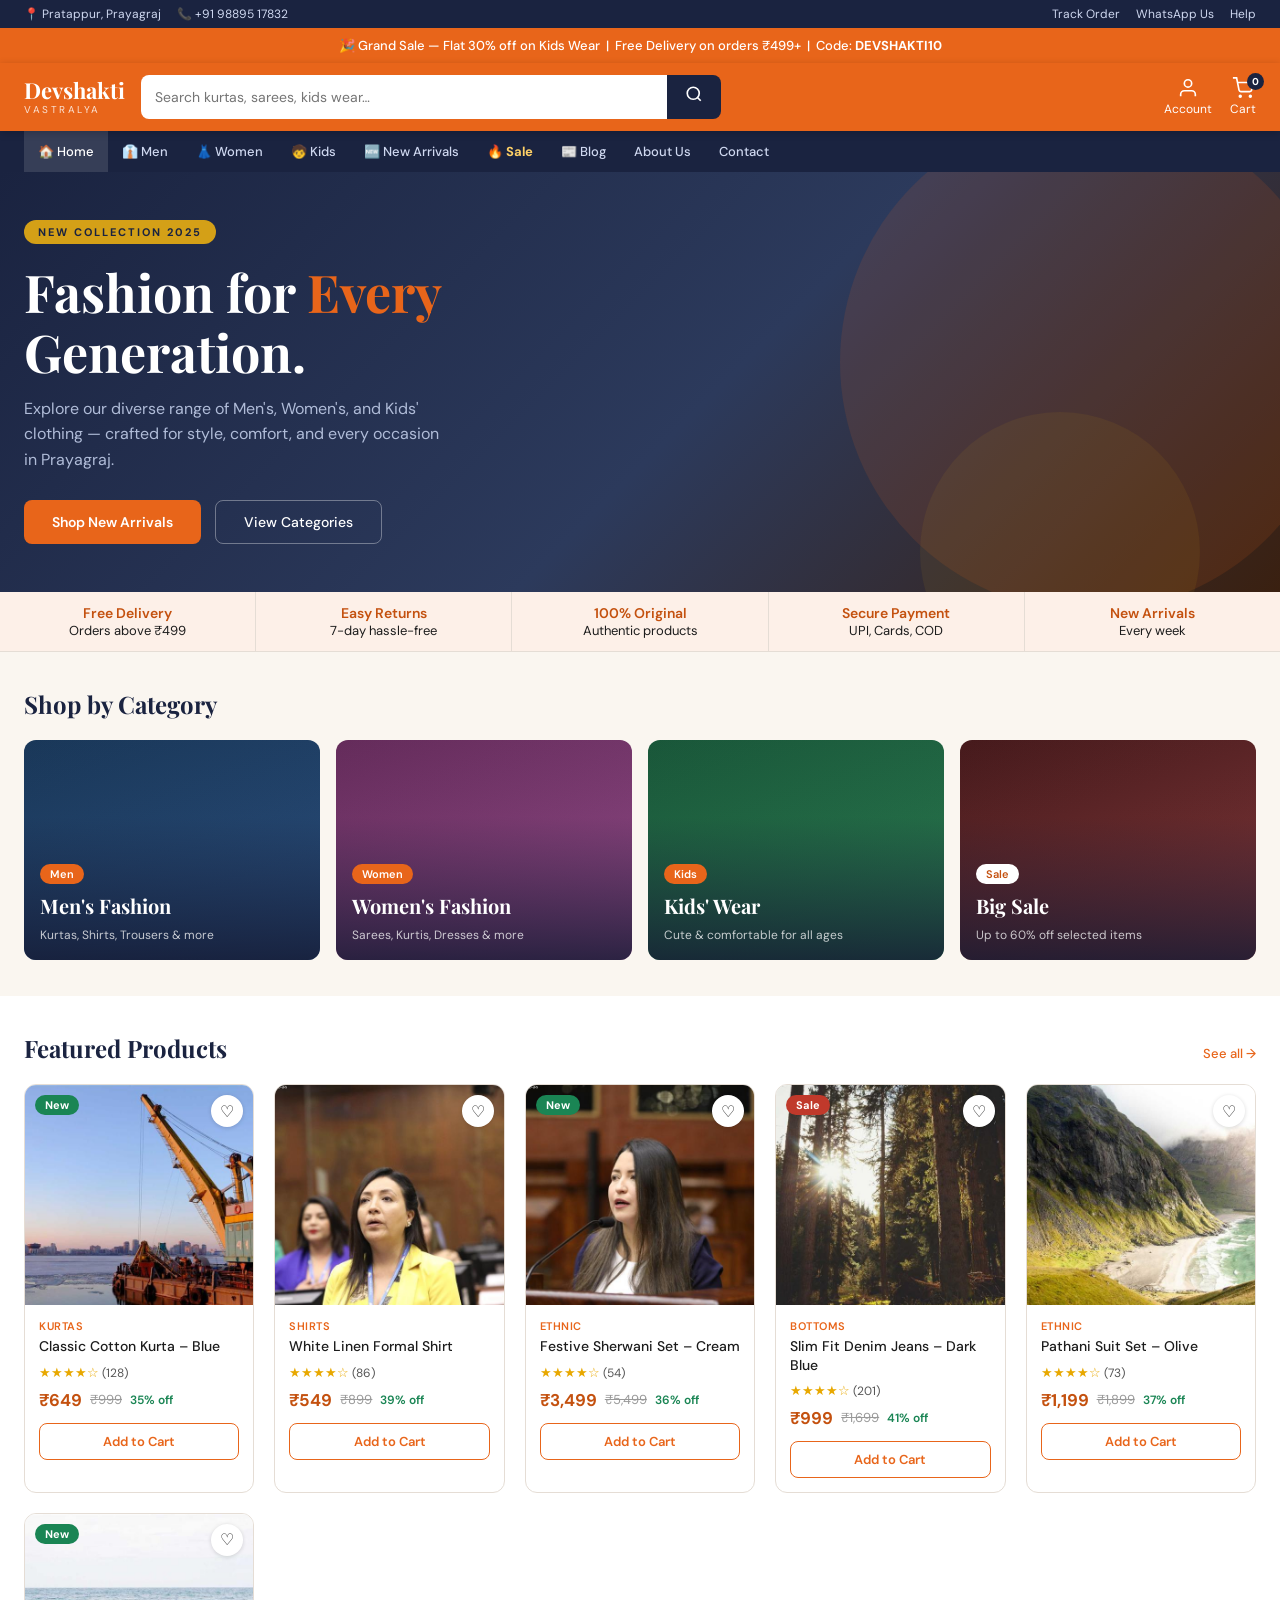
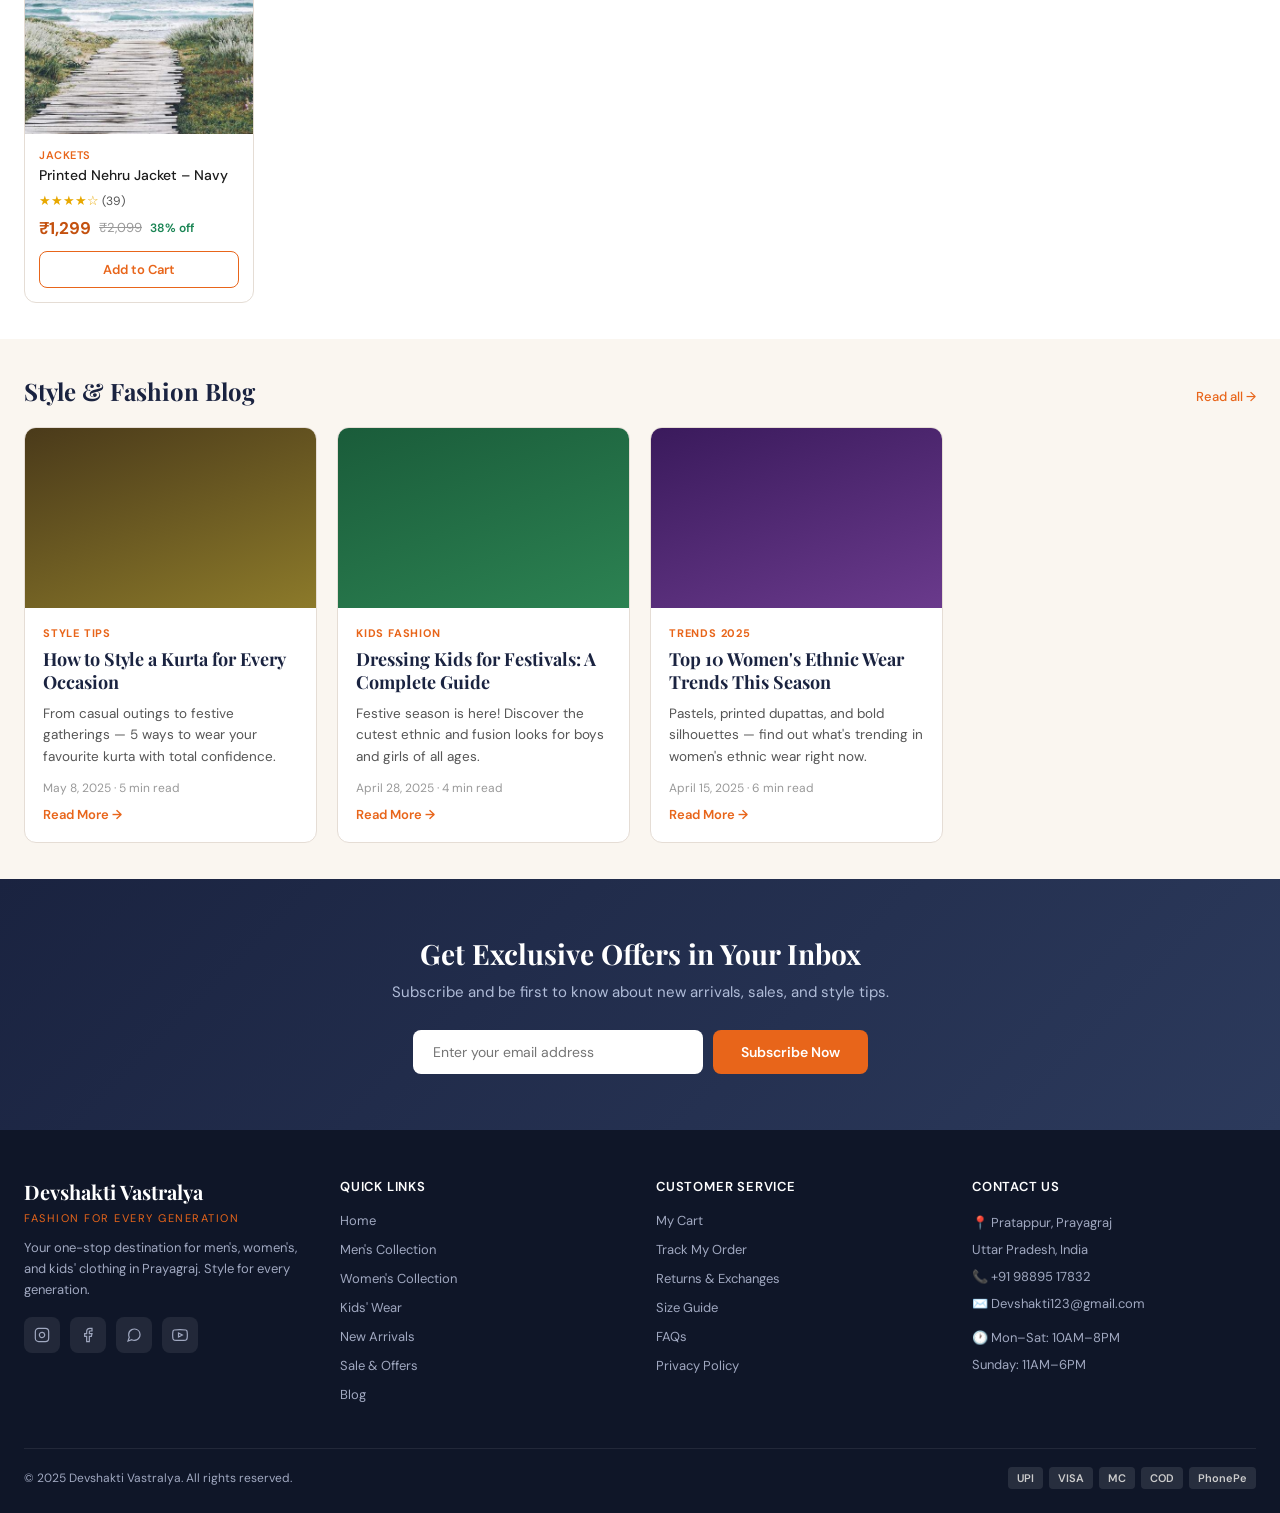
==== commit dfbc5120: "merge conflict resloved" ====
--- a/index.html
+++ b/index.html
@@ -377,4 +377,4 @@
   <script src="js/index.js"></script>
 </body>
 
-</html>+</html>
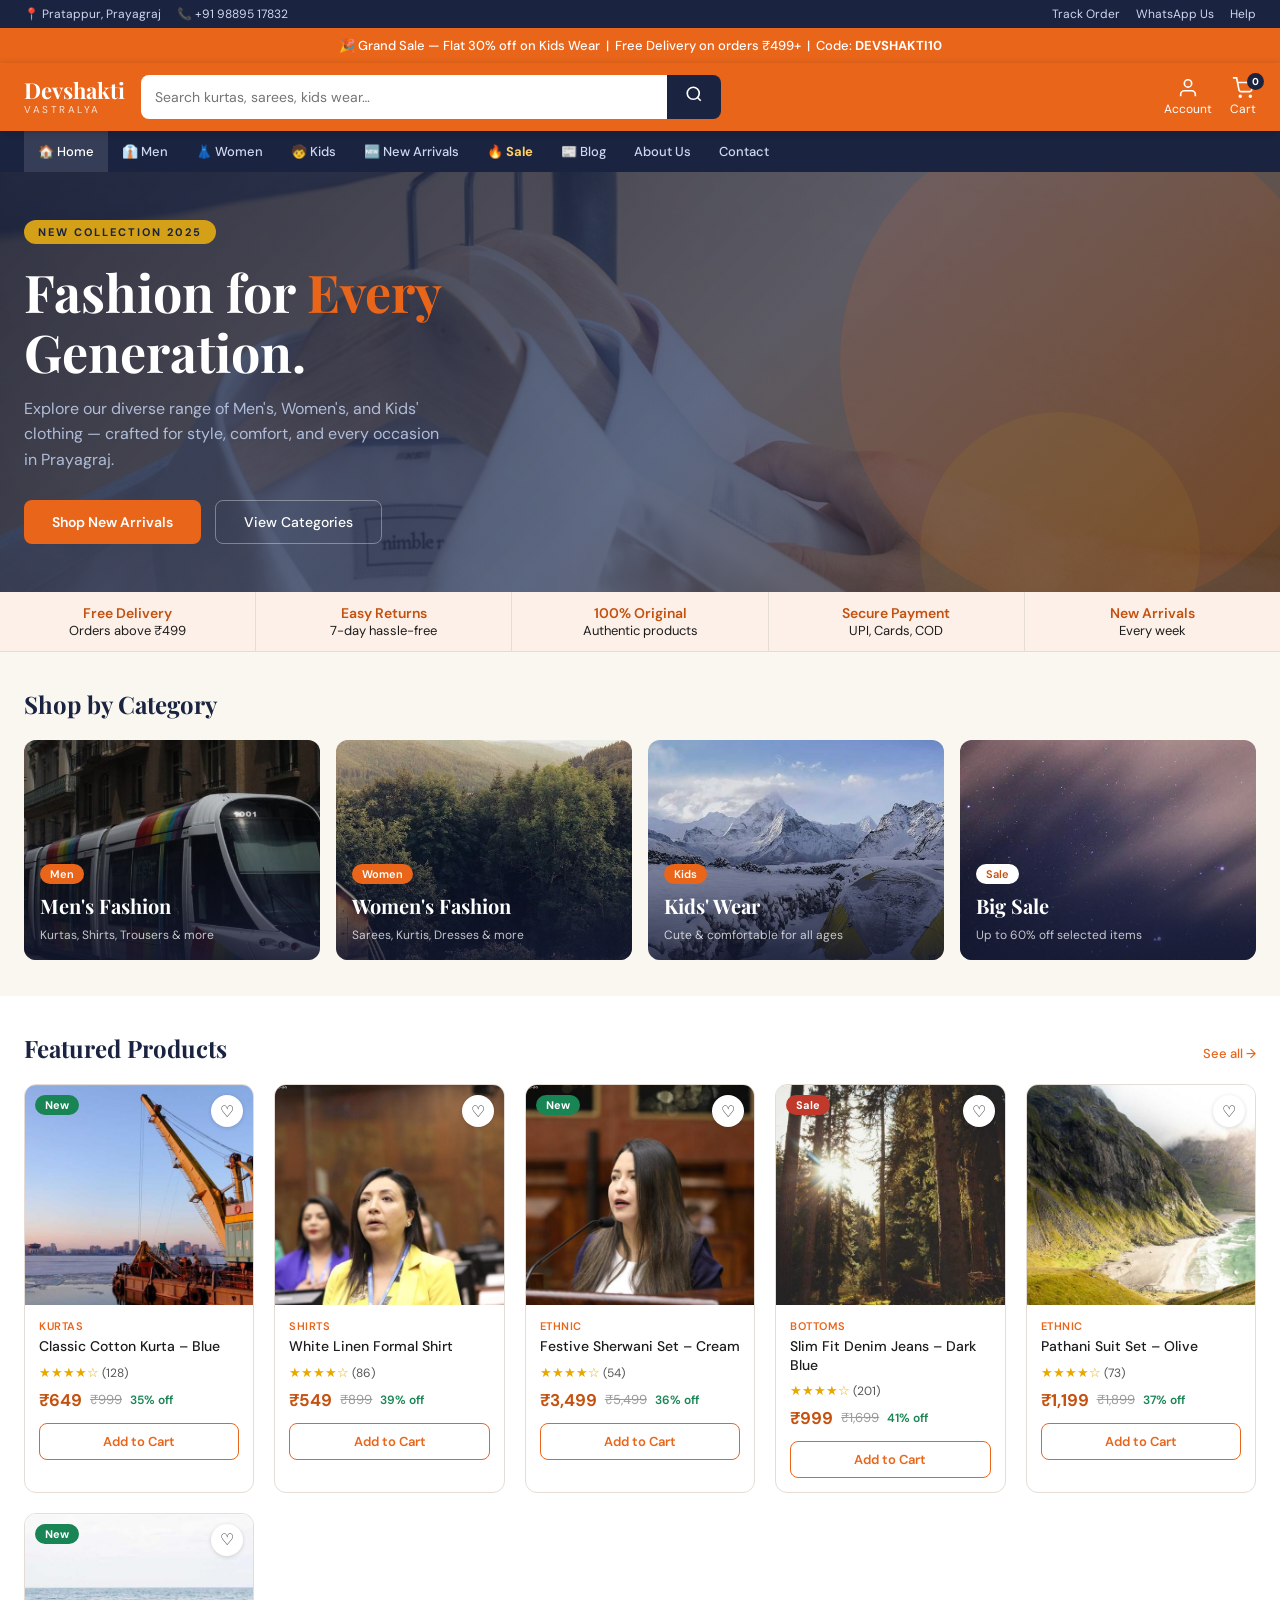
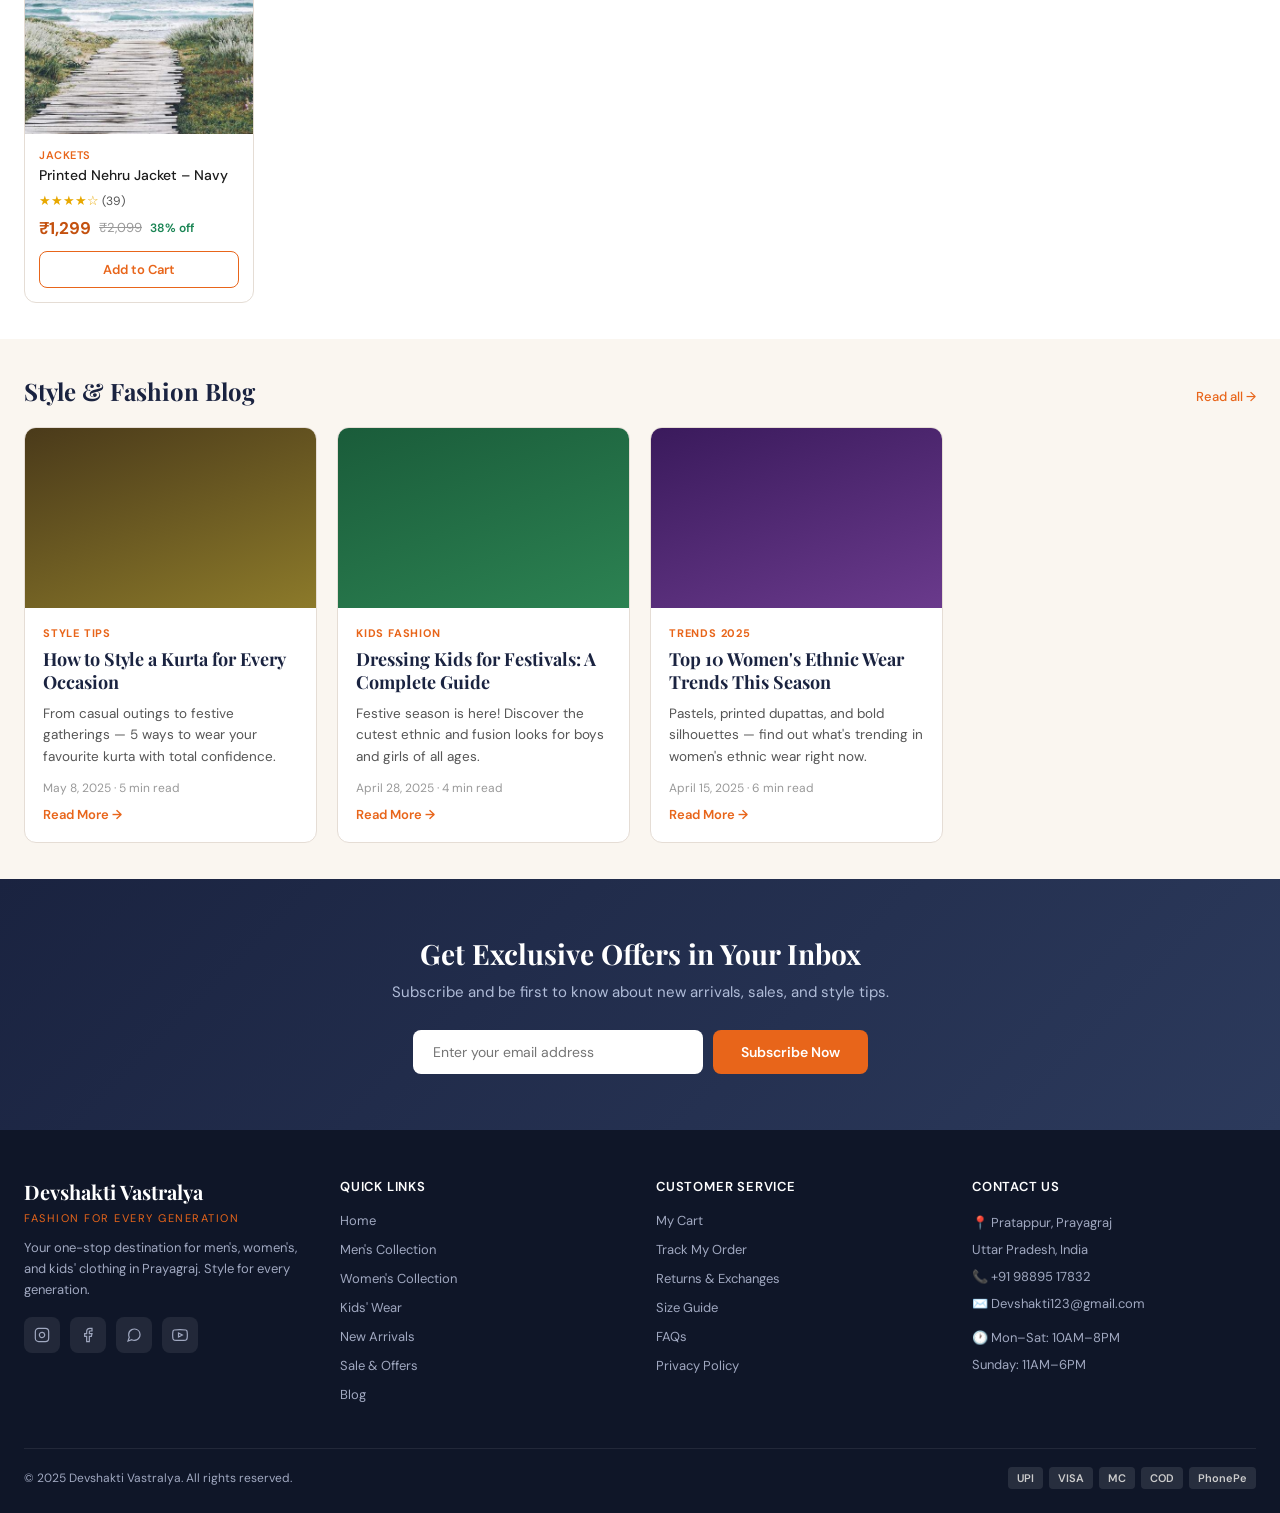
==== commit 493598fd: "Restore deployment CSS structure" ====
--- a/index.html
+++ b/index.html
@@ -8,7 +8,7 @@
   <link
     href="https://fonts.googleapis.com/css2?family=Playfair+Display:wght@500;700&family=DM+Sans:wght@300;400;500;600&display=swap"
     rel="stylesheet" />
-  <link rel="stylesheet" href="./scss/index.css" />
+  <link rel="stylesheet" href="css/index.css" />
 </head>
 
 <body>
--- a/css/index.css
+++ b/css/index.css
@@ -0,0 +1,1650 @@
+@charset "UTF-8";
+.bg-1 {
+  background: linear-gradient(160deg, #1a3a5c, #2c5282);
+}
+
+.bg-2 {
+  background: linear-gradient(160deg, #6b2d5e, #9b4f8e);
+}
+
+.bg-3 {
+  background: linear-gradient(160deg, #1a5c3a, #2c8252);
+}
+
+.bg-4 {
+  background: linear-gradient(160deg, #5c2a1a, #8c4a2a);
+}
+
+.bg-5 {
+  background: linear-gradient(160deg, #3a1a5c, #6a3a8c);
+}
+
+.bg-6 {
+  background: linear-gradient(160deg, #4a3a1a, #8c7a2a);
+}
+
+.bg-7 {
+  background: linear-gradient(160deg, #1a4a5c, #2a7a8c);
+}
+
+.bg-8 {
+  background: linear-gradient(160deg, #3a3a1a, #6a6a2a);
+}
+
+.bg-9 {
+  background: linear-gradient(160deg, #5c1a3a, #8c2a5a);
+}
+
+.bg-10 {
+  background: linear-gradient(160deg, #1a5c5c, #2a8c8c);
+}
+
+.bg-11 {
+  background: linear-gradient(160deg, #4a1a1a, #8a3a3a);
+}
+
+.bg-12 {
+  background: linear-gradient(160deg, #1a4a1a, #3a8a3a);
+}
+
+:root {
+  --saffron: #E8651A;
+  --saffron-dark: #C4510F;
+  --saffron-light: #FDF0E8;
+  --navy: #1A2340;
+  --navy-mid: #2C3A5C;
+  --gold: #D4A017;
+  --cream: #FAF6F0;
+  --text: #1C1C1C;
+  --text-mid: #555;
+  --border: #E5DDD5;
+  --white: #fff;
+  --radius: 8px;
+}
+
+* {
+  margin: 0;
+  padding: 0;
+  box-sizing: border-box;
+}
+
+body {
+  font-family: "DM Sans", sans-serif;
+  color: var(--text);
+  background: var(--cream);
+  overflow-x: hidden;
+}
+
+a {
+  text-decoration: none;
+  color: inherit;
+  cursor: pointer;
+}
+
+img {
+  display: block;
+  max-width: 100%;
+}
+
+button {
+  font-family: "DM Sans", sans-serif;
+}
+
+.hidden {
+  display: none !important;
+}
+
+.page {
+  min-height: 60vh;
+}
+
+.topbar {
+  background: var(--navy);
+  color: #cfd8f0;
+  font-size: 12px;
+  padding: 6px 24px;
+  display: flex;
+  justify-content: space-between;
+  align-items: center;
+  flex-wrap: wrap;
+  gap: 6px;
+}
+.topbar a {
+  color: #cfd8f0;
+  transition: color 0.2s;
+}
+.topbar a:hover {
+  color: #fff;
+}
+
+.tb-l,
+.tb-r {
+  display: flex;
+  align-items: center;
+  gap: 16px;
+}
+
+.header {
+  background: var(--saffron);
+  padding: 12px 24px;
+  display: flex;
+  align-items: center;
+  gap: 16px;
+  position: sticky;
+  top: 0;
+  z-index: 200;
+  box-shadow: 0 2px 8px rgba(0, 0, 0, 0.2);
+}
+
+.logo {
+  cursor: pointer;
+  flex-shrink: 0;
+}
+.logo-text {
+  font-family: "Playfair Display", serif;
+  font-size: 22px;
+  font-weight: 700;
+  color: #fff;
+  line-height: 1.1;
+}
+.logo-sub {
+  font-size: 10px;
+  color: rgba(255, 255, 255, 0.82);
+  letter-spacing: 2.5px;
+  text-transform: uppercase;
+}
+
+.search-wrap {
+  flex: 1;
+  display: flex;
+  max-width: 580px;
+}
+.search-wrap input {
+  flex: 1;
+  padding: 10px 14px;
+  border: none;
+  border-radius: var(--radius) 0 0 var(--radius);
+  font-size: 14px;
+  outline: none;
+  font-family: "DM Sans", sans-serif;
+}
+
+.search-btn {
+  background: var(--navy);
+  color: #fff;
+  border: none;
+  padding: 10px 18px;
+  border-radius: 0 var(--radius) var(--radius) 0;
+  cursor: pointer;
+  font-size: 18px;
+  transition: background 0.2s;
+}
+.search-btn:hover {
+  background: #111e38;
+}
+
+.h-acts {
+  margin-left: auto;
+  display: flex;
+  align-items: center;
+  gap: 18px;
+}
+
+.h-act {
+  color: #fff;
+  font-size: 12px;
+  text-align: center;
+  cursor: pointer;
+  position: relative;
+}
+.h-act svg {
+  display: block;
+  margin: 0 auto 2px;
+}
+
+.badge {
+  position: absolute;
+  top: -4px;
+  right: -8px;
+  background: var(--navy);
+  color: #fff;
+  font-size: 10px;
+  width: 17px;
+  height: 17px;
+  border-radius: 50%;
+  display: flex;
+  align-items: center;
+  justify-content: center;
+  font-weight: 700;
+}
+
+.navbar {
+  background: var(--navy);
+  display: flex;
+  align-items: center;
+  padding: 0 24px;
+  overflow-x: auto;
+  position: sticky;
+  top: 62px;
+  z-index: 190;
+}
+.navbar a {
+  color: #cfd8f0;
+  font-size: 13px;
+  padding: 12px 14px;
+  white-space: nowrap;
+  display: block;
+  transition: background 0.2s, color 0.2s;
+  font-weight: 500;
+}
+.navbar a:hover, .navbar a.active {
+  background: rgba(255, 255, 255, 0.12);
+  color: #fff;
+}
+.navbar .sale {
+  color: #FFD166;
+  font-weight: 700;
+}
+
+.promo {
+  background: var(--saffron);
+  color: #fff;
+  text-align: center;
+  padding: 9px 16px;
+  font-size: 13px;
+  font-weight: 500;
+}
+
+.toast {
+  position: fixed;
+  bottom: 28px;
+  right: 28px;
+  background: var(--navy);
+  color: #fff;
+  padding: 12px 22px;
+  border-radius: var(--radius);
+  font-size: 14px;
+  font-weight: 500;
+  z-index: 9999;
+  transform: translateY(80px);
+  opacity: 0;
+  transition: all 0.3s;
+  pointer-events: none;
+  max-width: 300px;
+}
+.toast.show {
+  transform: translateY(0);
+  opacity: 1;
+}
+
+.breadcrumb {
+  padding: 11px 24px;
+  font-size: 13px;
+  color: var(--text-mid);
+  display: flex;
+  gap: 6px;
+  align-items: center;
+  background: #fff;
+  border-bottom: 1px solid var(--border);
+}
+.breadcrumb a {
+  color: var(--saffron);
+  cursor: pointer;
+}
+.breadcrumb a:hover {
+  text-decoration: underline;
+}
+.breadcrumb span {
+  color: #bbb;
+}
+
+.section {
+  padding: 36px 24px;
+}
+
+.section-alt {
+  background: #fff;
+}
+
+.section-hd {
+  display: flex;
+  align-items: baseline;
+  justify-content: space-between;
+  margin-bottom: 20px;
+}
+.section-hd h2 {
+  font-family: "Playfair Display", serif;
+  font-size: 24px;
+  color: var(--navy);
+  font-weight: 700;
+}
+.section-hd a {
+  font-size: 13px;
+  color: var(--saffron);
+  font-weight: 500;
+  cursor: pointer;
+}
+.section-hd a:hover {
+  text-decoration: underline;
+}
+
+.hero {
+  background: linear-gradient(135deg, rgba(26, 35, 64, 0.86) 0%, rgba(44, 58, 92, 0.74) 55%, rgba(58, 32, 16, 0.76) 100%), url("../assets/images/home-hero.jpg") center/cover;
+  min-height: 400px;
+  display: flex;
+  align-items: center;
+  padding: 48px 24px;
+  position: relative;
+  overflow: hidden;
+}
+.hero::before {
+  content: "";
+  position: absolute;
+  right: -60px;
+  top: -60px;
+  width: 500px;
+  height: 500px;
+  border-radius: 50%;
+  background: rgba(232, 101, 26, 0.12);
+}
+.hero::after {
+  content: "";
+  position: absolute;
+  right: 80px;
+  bottom: -100px;
+  width: 280px;
+  height: 280px;
+  border-radius: 50%;
+  background: rgba(212, 160, 23, 0.08);
+}
+.hero h1 {
+  font-family: "Playfair Display", serif;
+  font-size: clamp(30px, 5vw, 52px);
+  color: #fff;
+  line-height: 1.15;
+  margin-bottom: 14px;
+}
+.hero h1 span {
+  color: var(--saffron);
+}
+.hero p {
+  color: #b0bcd8;
+  font-size: 16px;
+  line-height: 1.6;
+  margin-bottom: 28px;
+  max-width: 420px;
+}
+
+.hero-content {
+  max-width: 560px;
+  position: relative;
+  z-index: 1;
+}
+
+.hero-badge {
+  display: inline-block;
+  background: var(--gold);
+  color: var(--navy);
+  font-size: 11px;
+  font-weight: 700;
+  letter-spacing: 2px;
+  text-transform: uppercase;
+  padding: 5px 14px;
+  border-radius: 20px;
+  margin-bottom: 18px;
+}
+
+.hero-btns {
+  display: flex;
+  gap: 14px;
+  flex-wrap: wrap;
+}
+
+.btn-primary {
+  background: var(--saffron);
+  color: #fff;
+  border: none;
+  border-radius: var(--radius);
+  font-weight: 600;
+  cursor: pointer;
+  transition: background 0.2s;
+}
+.btn-primary:hover {
+  background: var(--saffron-dark);
+}
+.btn-primary {
+  padding: 12px 28px;
+  font-size: 14px;
+  transition: background 0.2s, transform 0.15s;
+}
+.btn-primary:hover {
+  transform: translateY(-1px);
+}
+
+.btn-outline {
+  background: transparent;
+  color: #fff;
+  padding: 12px 28px;
+  border-radius: var(--radius);
+  font-weight: 500;
+  font-size: 14px;
+  border: 1.5px solid rgba(255, 255, 255, 0.35);
+  cursor: pointer;
+  transition: all 0.2s;
+}
+.btn-outline:hover {
+  border-color: #fff;
+  background: rgba(255, 255, 255, 0.08);
+}
+
+.offers {
+  display: flex;
+  background: var(--saffron-light);
+  border-bottom: 1px solid var(--border);
+  overflow-x: auto;
+}
+
+.offer-item {
+  flex: 1;
+  min-width: 140px;
+  padding: 12px 16px;
+  text-align: center;
+  border-right: 1px solid var(--border);
+  font-size: 13px;
+}
+.offer-item:last-child {
+  border-right: none;
+}
+.offer-item strong {
+  display: block;
+  font-size: 14px;
+  color: var(--saffron-dark);
+  font-weight: 600;
+}
+
+.cat-grid {
+  display: grid;
+  grid-template-columns: repeat(auto-fit, minmax(200px, 1fr));
+  gap: 16px;
+}
+
+.cat-card {
+  border-radius: 12px;
+  overflow: hidden;
+  position: relative;
+  cursor: pointer;
+  min-height: 220px;
+  display: flex;
+  align-items: flex-end;
+  transition: transform 0.25s;
+}
+.cat-card:hover {
+  transform: translateY(-5px);
+}
+.cat-card:hover .cat-img {
+  transform: scale(1.05);
+}
+
+.cat-img {
+  position: absolute;
+  inset: 0;
+  background-size: cover;
+  background-position: center;
+  transition: transform 0.35s;
+}
+
+.cat-card .bg-1 {
+  background-image: url("../assets/images/categories/men.jpg");
+}
+.cat-card .bg-2 {
+  background-image: url("../assets/images/categories/women.jpg");
+}
+.cat-card .bg-3 {
+  background-image: url("../assets/images/categories/kids.jpg");
+}
+.cat-card .bg-11 {
+  background-image: url("../assets/images/categories/sale.jpg");
+}
+
+.cat-overlay {
+  position: absolute;
+  inset: 0;
+  background: linear-gradient(to top, rgba(20, 25, 50, 0.82) 0%, rgba(20, 25, 50, 0.08) 65%);
+}
+
+.cat-body {
+  position: relative;
+  z-index: 1;
+  padding: 16px;
+}
+.cat-body h3 {
+  font-family: "Playfair Display", serif;
+  color: #fff;
+  font-size: 20px;
+  margin-bottom: 4px;
+}
+.cat-body span {
+  font-size: 12px;
+  color: rgba(255, 255, 255, 0.75);
+}
+
+.cat-tag {
+  background: var(--saffron);
+  color: #fff;
+  font-size: 11px;
+  font-weight: 600;
+  padding: 3px 10px;
+  border-radius: 20px;
+  display: inline-block;
+  margin-bottom: 8px;
+}
+
+.prod-grid {
+  display: grid;
+  grid-template-columns: repeat(auto-fill, minmax(210px, 1fr));
+  gap: 20px;
+}
+
+.prod-card {
+  background: #fff;
+  border-radius: 12px;
+  overflow: hidden;
+  border: 1px solid var(--border);
+  transition: box-shadow 0.2s, transform 0.2s;
+  cursor: pointer;
+}
+.prod-card:hover {
+  box-shadow: 0 6px 24px rgba(0, 0, 0, 0.1);
+  transform: translateY(-3px);
+}
+.prod-card:hover .p-img-wrap img {
+  transform: scale(1.06);
+}
+
+.p-img-wrap {
+  height: 220px;
+  overflow: hidden;
+  position: relative;
+}
+.p-img-wrap img {
+  width: 100%;
+  height: 100%;
+  object-fit: cover;
+  object-position: top;
+  transition: transform 0.35s;
+}
+
+.p-bdg {
+  position: absolute;
+  top: 10px;
+  left: 10px;
+  color: #fff;
+  font-size: 11px;
+  font-weight: 700;
+  padding: 3px 10px;
+  border-radius: 20px;
+  z-index: 1;
+}
+.p-bdg.new {
+  background: #1A8554;
+}
+.p-bdg.sale {
+  background: #c0392b;
+}
+.p-bdg.featured {
+  background: var(--saffron);
+}
+
+.p-wish {
+  position: absolute;
+  top: 10px;
+  right: 10px;
+  background: #fff;
+  width: 32px;
+  height: 32px;
+  border-radius: 50%;
+  display: flex;
+  align-items: center;
+  justify-content: center;
+  font-size: 16px;
+  box-shadow: 0 1px 4px rgba(0, 0, 0, 0.15);
+  cursor: pointer;
+  z-index: 1;
+  transition: background 0.2s;
+}
+.p-wish:hover {
+  background: var(--saffron-light);
+}
+
+.p-body {
+  padding: 14px;
+}
+
+.p-sub {
+  font-size: 11px;
+  color: var(--saffron);
+  font-weight: 600;
+  text-transform: uppercase;
+  letter-spacing: 0.5px;
+  margin-bottom: 4px;
+}
+
+.p-name {
+  font-size: 14px;
+  font-weight: 500;
+  color: var(--text);
+  margin-bottom: 8px;
+  line-height: 1.3;
+}
+
+.p-stars {
+  color: #E8A800;
+  font-size: 13px;
+  margin-bottom: 8px;
+}
+.p-stars span {
+  color: var(--text-mid);
+  font-size: 12px;
+}
+
+.p-price {
+  display: flex;
+  align-items: center;
+  gap: 8px;
+  margin-bottom: 12px;
+}
+.p-price strong {
+  font-size: 17px;
+  color: var(--saffron-dark);
+  font-weight: 700;
+}
+.p-price del {
+  font-size: 13px;
+  color: #999;
+}
+.p-price .disc {
+  font-size: 12px;
+  color: #1A8554;
+  font-weight: 600;
+}
+
+.add-cart {
+  width: 100%;
+  padding: 9px;
+  border: 1.5px solid var(--saffron);
+  background: transparent;
+  color: var(--saffron);
+  border-radius: var(--radius);
+  font-size: 13px;
+  font-weight: 600;
+  cursor: pointer;
+  transition: all 0.2s;
+}
+.add-cart:hover {
+  background: var(--saffron);
+  color: #fff;
+}
+
+.cat-ph {
+  background: linear-gradient(135deg, var(--navy), var(--navy-mid));
+  padding: 32px 24px;
+}
+.cat-ph h1 {
+  font-family: "Playfair Display", serif;
+  color: #fff;
+  font-size: 30px;
+  margin-bottom: 6px;
+}
+.cat-ph p {
+  color: #b0bcd8;
+  font-size: 14px;
+}
+
+.filters-bar {
+  background: #fff;
+  padding: 12px 24px;
+  border-bottom: 1px solid var(--border);
+  display: flex;
+  gap: 10px;
+  align-items: center;
+  flex-wrap: wrap;
+}
+
+.f-chip {
+  padding: 6px 16px;
+  border-radius: 20px;
+  font-size: 13px;
+  font-weight: 500;
+  border: 1.5px solid var(--border);
+  cursor: pointer;
+  transition: all 0.2s;
+  background: #fff;
+  color: var(--text);
+}
+.f-chip:hover, .f-chip.active {
+  background: var(--saffron);
+  color: #fff;
+  border-color: var(--saffron);
+}
+
+.f-label {
+  font-size: 13px;
+  color: var(--text-mid);
+  font-weight: 500;
+  flex-shrink: 0;
+}
+
+.sort-sel {
+  margin-left: auto;
+  padding: 7px 14px;
+  border: 1.5px solid var(--border);
+  border-radius: var(--radius);
+  font-size: 13px;
+  font-family: "DM Sans", sans-serif;
+  outline: none;
+  cursor: pointer;
+  background: #fff;
+}
+
+.pd-wrap {
+  display: grid;
+  grid-template-columns: 1fr 1fr;
+  gap: 40px;
+  padding: 36px 24px;
+  background: #fff;
+  max-width: 1100px;
+  margin: 0 auto;
+}
+@media (max-width: 720px) {
+  .pd-wrap {
+    grid-template-columns: 1fr;
+    gap: 24px;
+  }
+}
+
+.pd-main-img {
+  border-radius: 12px;
+  overflow: hidden;
+  height: 460px;
+  background: #f0ece6;
+}
+.pd-main-img img {
+  width: 100%;
+  height: 100%;
+  object-fit: cover;
+  object-position: top;
+  transition: opacity 0.25s;
+}
+
+.pd-thumbs {
+  display: flex;
+  gap: 10px;
+  margin-top: 12px;
+}
+
+.pd-th {
+  width: 80px;
+  height: 90px;
+  border-radius: 8px;
+  overflow: hidden;
+  cursor: pointer;
+  border: 2px solid transparent;
+  transition: border-color 0.2s;
+  flex-shrink: 0;
+}
+.pd-th:hover, .pd-th.active {
+  border-color: var(--saffron);
+}
+.pd-th img {
+  width: 100%;
+  height: 100%;
+  object-fit: cover;
+  object-position: top;
+}
+
+.video-box {
+  background: var(--navy);
+  border-radius: 12px;
+  overflow: hidden;
+  cursor: pointer;
+  margin-top: 14px;
+  display: flex;
+  align-items: center;
+  gap: 16px;
+  padding: 16px 20px;
+  transition: background 0.2s;
+}
+.video-box:hover {
+  background: var(--navy-mid);
+}
+
+.play-circle {
+  width: 44px;
+  height: 44px;
+  background: var(--saffron);
+  border-radius: 50%;
+  display: flex;
+  align-items: center;
+  justify-content: center;
+  flex-shrink: 0;
+}
+.play-circle svg {
+  fill: #fff;
+  margin-left: 3px;
+}
+
+.video-box-text {
+  color: #fff;
+}
+.video-box-text strong {
+  display: block;
+  font-size: 14px;
+  margin-bottom: 3px;
+}
+.video-box-text span {
+  font-size: 12px;
+  color: #b0bcd8;
+}
+
+.pd-cat {
+  font-size: 11px;
+  color: var(--saffron);
+  font-weight: 700;
+  text-transform: uppercase;
+  letter-spacing: 1px;
+  margin-bottom: 8px;
+}
+
+.pd-name {
+  font-family: "Playfair Display", serif;
+  font-size: 26px;
+  font-weight: 700;
+  color: var(--navy);
+  margin-bottom: 10px;
+  line-height: 1.25;
+}
+
+.pd-rating {
+  display: flex;
+  align-items: center;
+  gap: 10px;
+  margin-bottom: 14px;
+}
+.pd-rating .stars {
+  color: #E8A800;
+  font-size: 15px;
+}
+.pd-rating span {
+  font-size: 13px;
+  color: var(--text-mid);
+}
+
+.pd-price-row {
+  display: flex;
+  align-items: center;
+  gap: 12px;
+  margin-bottom: 20px;
+}
+
+.pd-price {
+  font-size: 28px;
+  font-weight: 700;
+  color: var(--saffron-dark);
+}
+
+.pd-mrp {
+  font-size: 16px;
+  color: #999;
+  text-decoration: line-through;
+}
+
+.pd-disc {
+  font-size: 14px;
+  color: #1A8554;
+  font-weight: 600;
+}
+
+.divider {
+  height: 1px;
+  background: var(--border);
+  margin: 18px 0;
+}
+
+.size-lbl {
+  font-size: 13px;
+  font-weight: 600;
+  color: var(--text);
+  margin-bottom: 10px;
+  display: flex;
+  align-items: center;
+  gap: 10px;
+}
+
+.size-guide-lnk {
+  font-size: 12px;
+  color: var(--saffron);
+  font-weight: 500;
+  cursor: pointer;
+}
+
+.sizes {
+  display: flex;
+  gap: 10px;
+  margin-bottom: 18px;
+  flex-wrap: wrap;
+}
+
+.sz-btn {
+  min-width: 44px;
+  height: 44px;
+  padding: 0 10px;
+  border: 1.5px solid var(--border);
+  border-radius: 8px;
+  font-size: 13px;
+  font-weight: 500;
+  cursor: pointer;
+  background: #fff;
+  transition: all 0.2s;
+}
+.sz-btn:hover, .sz-btn.active {
+  border-color: var(--saffron);
+  background: var(--saffron-light);
+  color: var(--saffron-dark);
+  font-weight: 600;
+}
+
+.pd-actions {
+  display: flex;
+  gap: 12px;
+  margin-bottom: 20px;
+}
+
+.btn-cart {
+  background: var(--saffron);
+  color: #fff;
+  border: none;
+  border-radius: var(--radius);
+  font-weight: 600;
+  cursor: pointer;
+  transition: background 0.2s;
+}
+.btn-cart:hover {
+  background: var(--saffron-dark);
+}
+.btn-cart {
+  flex: 1;
+  padding: 13px;
+  font-size: 14px;
+}
+
+.btn-buy {
+  background: var(--navy);
+  color: #fff;
+  border: none;
+  border-radius: var(--radius);
+  font-weight: 600;
+  cursor: pointer;
+  transition: background 0.2s;
+}
+.btn-buy:hover {
+  background: var(--navy-mid);
+}
+.btn-buy {
+  flex: 1;
+  padding: 13px;
+  font-size: 14px;
+}
+
+.btn-wish-lg {
+  width: 48px;
+  padding: 13px;
+  border: 1.5px solid var(--border);
+  background: #fff;
+  border-radius: var(--radius);
+  font-size: 20px;
+  cursor: pointer;
+  transition: all 0.2s;
+}
+.btn-wish-lg:hover {
+  border-color: #e74c3c;
+  color: #e74c3c;
+}
+
+.pd-desc {
+  font-size: 14px;
+  color: var(--text-mid);
+  line-height: 1.7;
+  margin-bottom: 14px;
+}
+
+.pd-feats {
+  list-style: none;
+}
+.pd-feats li {
+  font-size: 13.5px;
+  color: var(--text-mid);
+  padding: 5px 0 5px 18px;
+  position: relative;
+}
+.pd-feats li::before {
+  content: "✓";
+  position: absolute;
+  left: 0;
+  color: var(--saffron);
+  font-weight: 700;
+}
+
+.pd-delivery {
+  display: flex;
+  gap: 20px;
+  font-size: 13px;
+  color: var(--text-mid);
+  flex-wrap: wrap;
+}
+
+.cart-wrap {
+  max-width: 920px;
+  margin: 0 auto;
+  padding: 32px 24px;
+}
+
+.cart-title {
+  font-family: "Playfair Display", serif;
+  font-size: 28px;
+  color: var(--navy);
+  margin-bottom: 24px;
+}
+
+.cart-grid {
+  display: grid;
+  grid-template-columns: 1fr 310px;
+  gap: 24px;
+}
+@media (max-width: 720px) {
+  .cart-grid {
+    grid-template-columns: 1fr;
+  }
+}
+
+.cart-item {
+  display: flex;
+  gap: 16px;
+  padding: 16px;
+  background: #fff;
+  border-radius: 12px;
+  border: 1px solid var(--border);
+  margin-bottom: 14px;
+}
+
+.ci-img {
+  width: 90px;
+  height: 110px;
+  border-radius: 8px;
+  overflow: hidden;
+  flex-shrink: 0;
+}
+.ci-img img {
+  width: 100%;
+  height: 100%;
+  object-fit: cover;
+  object-position: top;
+}
+
+.ci-info {
+  flex: 1;
+}
+.ci-info h4 {
+  font-size: 15px;
+  font-weight: 600;
+  margin-bottom: 4px;
+  color: var(--text);
+}
+.ci-info p {
+  font-size: 13px;
+  color: var(--text-mid);
+  margin-bottom: 8px;
+}
+
+.ci-price {
+  font-size: 17px;
+  font-weight: 700;
+  color: var(--saffron-dark);
+}
+
+.qty-row {
+  display: flex;
+  align-items: center;
+  gap: 8px;
+  margin-top: 10px;
+}
+
+.qty-btn {
+  width: 30px;
+  height: 30px;
+  border: 1px solid var(--border);
+  background: #fff;
+  border-radius: 6px;
+  cursor: pointer;
+  font-size: 16px;
+  transition: background 0.2s;
+}
+.qty-btn:hover {
+  background: var(--saffron-light);
+}
+
+.qty-val {
+  font-size: 14px;
+  font-weight: 600;
+  min-width: 24px;
+  text-align: center;
+}
+
+.rm-btn {
+  margin-left: auto;
+  font-size: 12px;
+  color: #c0392b;
+  cursor: pointer;
+  font-weight: 500;
+}
+.rm-btn:hover {
+  text-decoration: underline;
+}
+
+.cart-summary {
+  background: #fff;
+  border-radius: 12px;
+  border: 1px solid var(--border);
+  padding: 20px;
+  height: fit-content;
+  position: sticky;
+  top: 120px;
+}
+.cart-summary h3 {
+  font-size: 16px;
+  font-weight: 600;
+  margin-bottom: 16px;
+  padding-bottom: 12px;
+  border-bottom: 1px solid var(--border);
+}
+
+.sum-row {
+  display: flex;
+  justify-content: space-between;
+  font-size: 14px;
+  margin-bottom: 10px;
+}
+.sum-row.total {
+  font-size: 16px;
+  font-weight: 700;
+  color: var(--navy);
+  border-top: 1px solid var(--border);
+  padding-top: 12px;
+  margin-top: 4px;
+}
+
+.checkout-btn {
+  background: var(--saffron);
+  color: #fff;
+  border: none;
+  border-radius: var(--radius);
+  font-weight: 600;
+  cursor: pointer;
+  transition: background 0.2s;
+}
+.checkout-btn:hover {
+  background: var(--saffron-dark);
+}
+.checkout-btn {
+  width: 100%;
+  padding: 14px;
+  font-size: 15px;
+  margin-top: 16px;
+}
+
+.empty-cart {
+  text-align: center;
+  padding: 60px 24px;
+}
+.empty-cart h3 {
+  font-size: 22px;
+  color: var(--navy);
+  margin-bottom: 10px;
+}
+.empty-cart p {
+  color: var(--text-mid);
+  margin-bottom: 24px;
+}
+
+.blog-grid {
+  display: grid;
+  grid-template-columns: repeat(auto-fill, minmax(280px, 1fr));
+  gap: 20px;
+}
+
+.blog-card {
+  background: #fff;
+  border-radius: 12px;
+  overflow: hidden;
+  border: 1px solid var(--border);
+  transition: box-shadow 0.2s;
+  cursor: pointer;
+}
+.blog-card:hover {
+  box-shadow: 0 4px 18px rgba(0, 0, 0, 0.09);
+}
+
+.b-img {
+  height: 180px;
+  background-size: cover;
+  background-position: center;
+}
+
+.b-body {
+  padding: 18px;
+}
+.b-body h3 {
+  font-family: "Playfair Display", serif;
+  font-size: 18px;
+  color: var(--navy);
+  margin-bottom: 8px;
+  line-height: 1.3;
+}
+.b-body p {
+  font-size: 13.5px;
+  color: var(--text-mid);
+  line-height: 1.6;
+  margin-bottom: 12px;
+}
+
+.b-tag {
+  font-size: 11px;
+  font-weight: 700;
+  color: var(--saffron);
+  text-transform: uppercase;
+  letter-spacing: 0.8px;
+  margin-bottom: 8px;
+}
+
+.b-meta {
+  font-size: 12px;
+  color: #999;
+}
+
+.read-more {
+  font-size: 13px;
+  color: var(--saffron);
+  font-weight: 600;
+  display: inline-block;
+  margin-top: 10px;
+}
+
+.newsletter {
+  background: linear-gradient(135deg, var(--navy) 0%, var(--navy-mid) 100%);
+  padding: 56px 24px;
+  text-align: center;
+}
+.newsletter h2 {
+  font-family: "Playfair Display", serif;
+  font-size: 28px;
+  color: #fff;
+  margin-bottom: 10px;
+}
+.newsletter p {
+  color: #b0bcd8;
+  font-size: 15px;
+  margin-bottom: 28px;
+}
+
+.nl-form {
+  display: flex;
+  justify-content: center;
+  gap: 10px;
+  flex-wrap: wrap;
+}
+.nl-form input {
+  padding: 13px 20px;
+  border: none;
+  border-radius: var(--radius);
+  font-size: 14px;
+  width: 290px;
+  max-width: 100%;
+  outline: none;
+  font-family: "DM Sans", sans-serif;
+}
+.nl-form button {
+  background: var(--saffron);
+  color: #fff;
+  border: none;
+  border-radius: var(--radius);
+  font-weight: 600;
+  cursor: pointer;
+  transition: background 0.2s;
+}
+.nl-form button:hover {
+  background: var(--saffron-dark);
+}
+.nl-form button {
+  padding: 13px 28px;
+  font-size: 14px;
+}
+
+footer {
+  background: #0f1628;
+  color: #a0a8c0;
+  padding: 48px 24px 24px;
+}
+
+.footer-grid {
+  display: grid;
+  grid-template-columns: repeat(auto-fit, minmax(180px, 1fr));
+  gap: 32px;
+  margin-bottom: 36px;
+}
+
+.fc h4 {
+  color: #fff;
+  font-size: 13px;
+  font-weight: 600;
+  margin-bottom: 14px;
+  text-transform: uppercase;
+  letter-spacing: 0.8px;
+}
+.fc ul {
+  list-style: none;
+}
+.fc ul li {
+  margin-bottom: 8px;
+}
+.fc ul li a {
+  color: #a0a8c0;
+  font-size: 13px;
+  transition: color 0.2s;
+}
+.fc ul li a:hover {
+  color: #fff;
+}
+
+.f-logo {
+  font-family: "Playfair Display", serif;
+  font-size: 20px;
+  color: #fff;
+  font-weight: 700;
+  margin-bottom: 6px;
+}
+
+.f-tag {
+  font-size: 11px;
+  color: var(--saffron);
+  letter-spacing: 1.5px;
+  text-transform: uppercase;
+  margin-bottom: 12px;
+}
+
+.f-about {
+  font-size: 13px;
+  line-height: 1.65;
+  margin-bottom: 16px;
+}
+
+.soc-links {
+  display: flex;
+  gap: 10px;
+}
+
+.soc-btn {
+  width: 36px;
+  height: 36px;
+  border-radius: 8px;
+  background: rgba(255, 255, 255, 0.08);
+  display: flex;
+  align-items: center;
+  justify-content: center;
+  color: #a0a8c0;
+  transition: all 0.2s;
+  cursor: pointer;
+}
+.soc-btn:hover {
+  background: var(--saffron);
+  color: #fff;
+}
+
+.f-contact {
+  font-size: 13px;
+  line-height: 2.1;
+}
+.f-contact a {
+  color: #a0a8c0;
+  transition: color 0.2s;
+}
+.f-contact a:hover {
+  color: #fff;
+}
+
+.f-bottom {
+  border-top: 1px solid rgba(255, 255, 255, 0.08);
+  padding-top: 18px;
+  display: flex;
+  justify-content: space-between;
+  align-items: center;
+  flex-wrap: wrap;
+  gap: 10px;
+  font-size: 12px;
+}
+
+.pay-icons {
+  display: flex;
+  gap: 6px;
+}
+
+.pay-icon {
+  background: rgba(255, 255, 255, 0.1);
+  border-radius: 4px;
+  padding: 4px 9px;
+  font-size: 11px;
+  color: #ccc;
+  font-weight: 600;
+}
+
+.static-wrap {
+  max-width: 800px;
+  margin: 0 auto;
+  padding: 40px 24px;
+}
+.static-wrap h2 {
+  font-family: "Playfair Display", serif;
+  color: var(--navy);
+  font-size: 26px;
+  margin-bottom: 16px;
+}
+.static-wrap p {
+  font-size: 15px;
+  line-height: 1.8;
+  color: var(--text-mid);
+  margin-bottom: 16px;
+}
+
+.stat-cards {
+  display: grid;
+  grid-template-columns: repeat(auto-fit, minmax(150px, 1fr));
+  gap: 18px;
+  margin: 28px 0;
+}
+
+.stat-card {
+  background: var(--saffron-light);
+  border-radius: 12px;
+  padding: 24px;
+  text-align: center;
+}
+.stat-card .num {
+  font-size: 30px;
+  font-weight: 700;
+  color: var(--saffron);
+}
+.stat-card .lbl {
+  font-size: 14px;
+  color: var(--text-mid);
+  margin-top: 4px;
+}
+
+.contact-grid {
+  display: grid;
+  grid-template-columns: 1fr 1fr;
+  gap: 36px;
+}
+
+.contact-item {
+  display: flex;
+  gap: 12px;
+  align-items: flex-start;
+  font-size: 14px;
+  margin-bottom: 16px;
+}
+.contact-item span {
+  font-size: 22px;
+}
+
+.c-field {
+  padding: 12px;
+  border: 1.5px solid var(--border);
+  border-radius: var(--radius);
+  font-size: 14px;
+  outline: none;
+  font-family: "DM Sans", sans-serif;
+  width: 100%;
+  margin-bottom: 12px;
+  transition: border-color 0.2s;
+}
+.c-field:focus {
+  border-color: var(--saffron);
+}
+
+@media (max-width: 600px) {
+  .topbar {
+    align-items: flex-start;
+    flex-direction: column;
+    padding: 8px 14px;
+    gap: 5px;
+    line-height: 1.35;
+  }
+  .tb-l,
+  .tb-r {
+    width: 100%;
+    align-items: flex-start;
+    gap: 5px;
+  }
+  .tb-l {
+    flex-direction: row;
+    flex-wrap: wrap;
+    justify-content: space-between;
+  }
+  .tb-r {
+    flex-wrap: wrap;
+    gap: 10px 14px;
+  }
+  .header {
+    flex-wrap: wrap;
+    padding: 10px 14px;
+    gap: 10px;
+  }
+  .logo {
+    order: 1;
+  }
+  .logo-text {
+    font-size: 20px;
+  }
+  .logo-sub {
+    letter-spacing: 2px;
+  }
+  .h-acts {
+    order: 2;
+    margin-left: auto;
+    gap: 12px;
+  }
+  .h-act {
+    font-size: 11px;
+  }
+  .search-wrap {
+    order: 3;
+    flex: 0 0 100%;
+    max-width: none;
+  }
+  .search-wrap input {
+    min-width: 0;
+  }
+  .search-btn {
+    padding: 10px 14px;
+    flex-shrink: 0;
+  }
+  .navbar {
+    top: 112px;
+    padding: 0 10px;
+    scrollbar-width: none;
+  }
+  .navbar::-webkit-scrollbar {
+    display: none;
+  }
+  .navbar a {
+    padding: 11px 12px;
+  }
+  .promo {
+    padding: 8px 14px;
+    font-size: 12px;
+    line-height: 1.45;
+  }
+  .hero {
+    min-height: 330px;
+    padding: 38px 18px;
+  }
+  .hero-btns .btn-primary,
+  .hero-btns .btn-outline {
+    width: 100%;
+  }
+  .section {
+    padding: 28px 16px;
+  }
+  .offers {
+    display: grid;
+    grid-template-columns: repeat(2, minmax(0, 1fr));
+    overflow: visible;
+  }
+  .offer-item {
+    min-width: 0;
+    padding: 11px 8px;
+    border-right: 1px solid var(--border);
+    border-bottom: 1px solid var(--border);
+    font-size: 12px;
+  }
+  .offer-item:nth-child(2n) {
+    border-right: none;
+  }
+  .offer-item:last-child {
+    grid-column: 1/-1;
+    border-right: none;
+    border-bottom: none;
+  }
+  .offer-item strong {
+    font-size: 13px;
+  }
+  .section-hd {
+    align-items: flex-start;
+    flex-direction: column;
+    gap: 6px;
+  }
+  .prod-grid {
+    grid-template-columns: repeat(auto-fill, minmax(155px, 1fr));
+    gap: 14px;
+  }
+  .p-img-wrap {
+    height: 190px;
+  }
+  .contact-grid {
+    grid-template-columns: 1fr;
+  }
+  .pd-delivery {
+    gap: 12px;
+  }
+  .h-acts .h-act:first-child {
+    display: none;
+  }
+}
